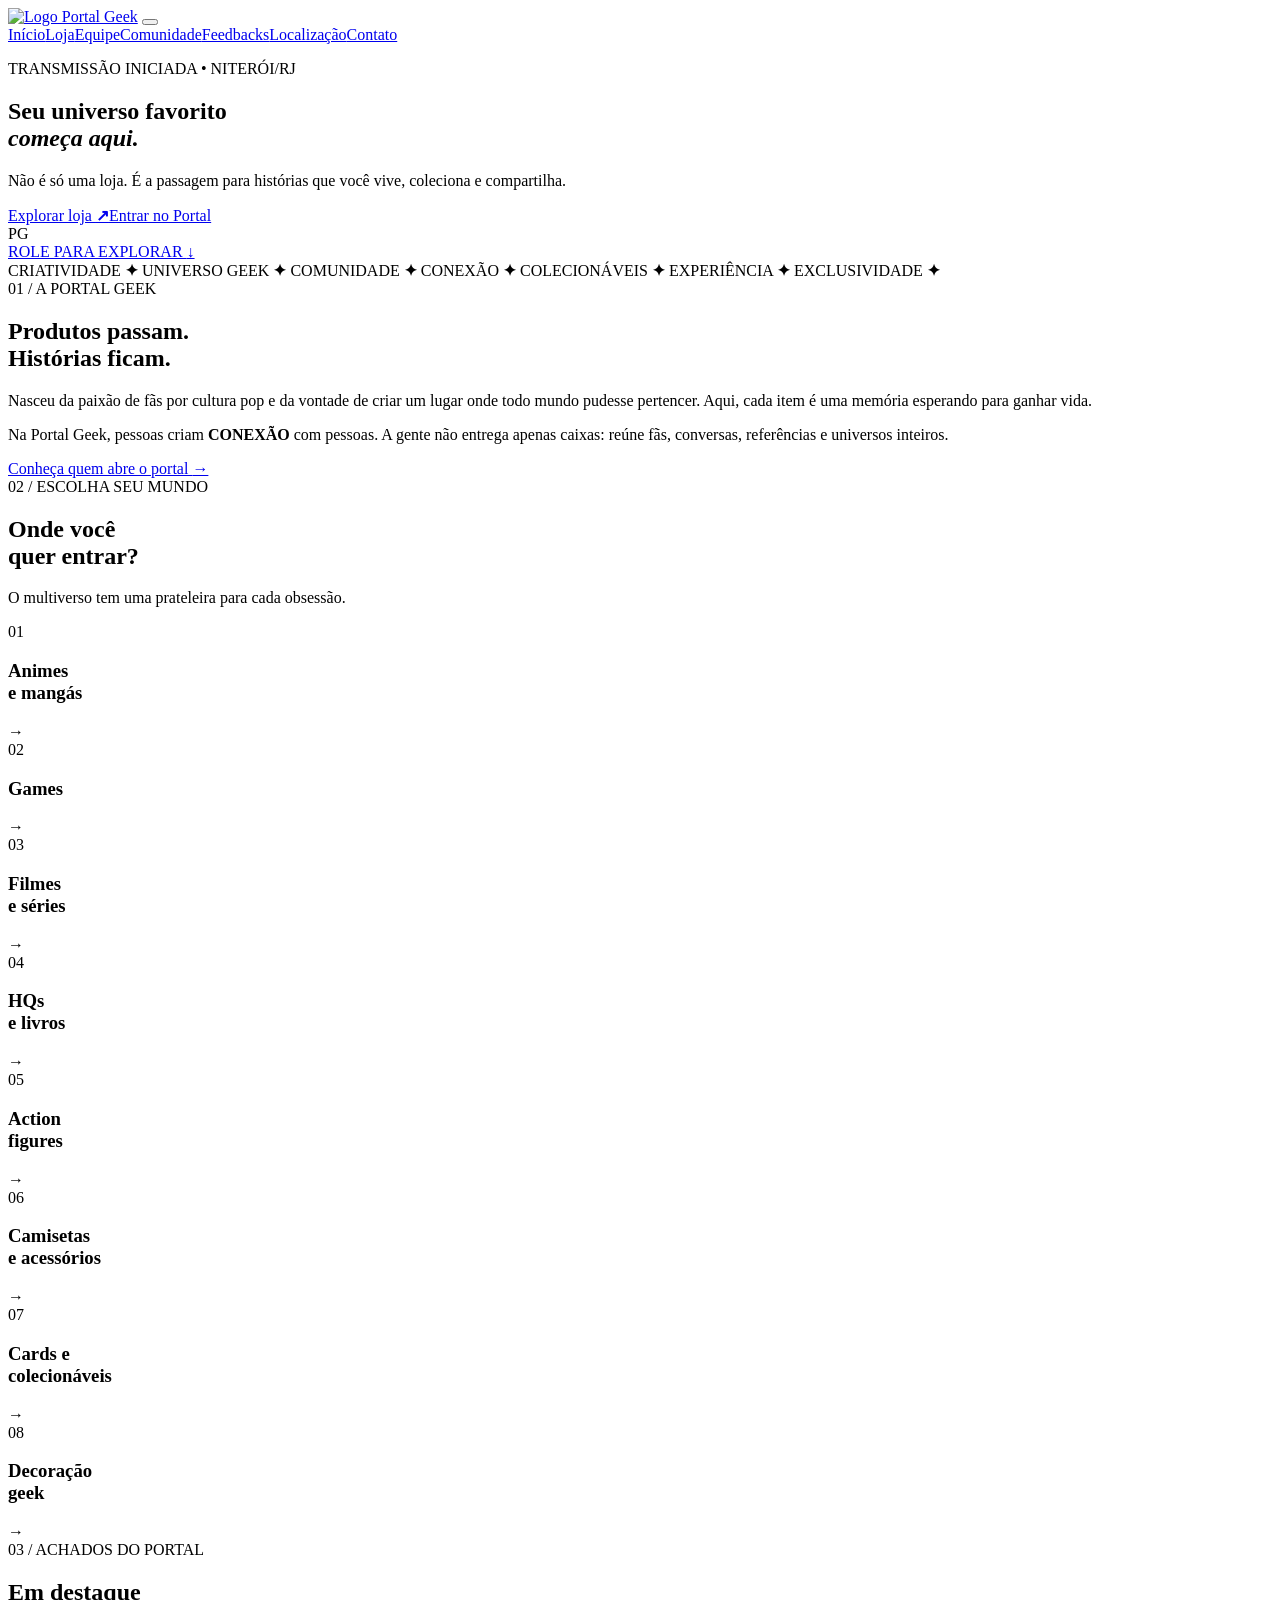
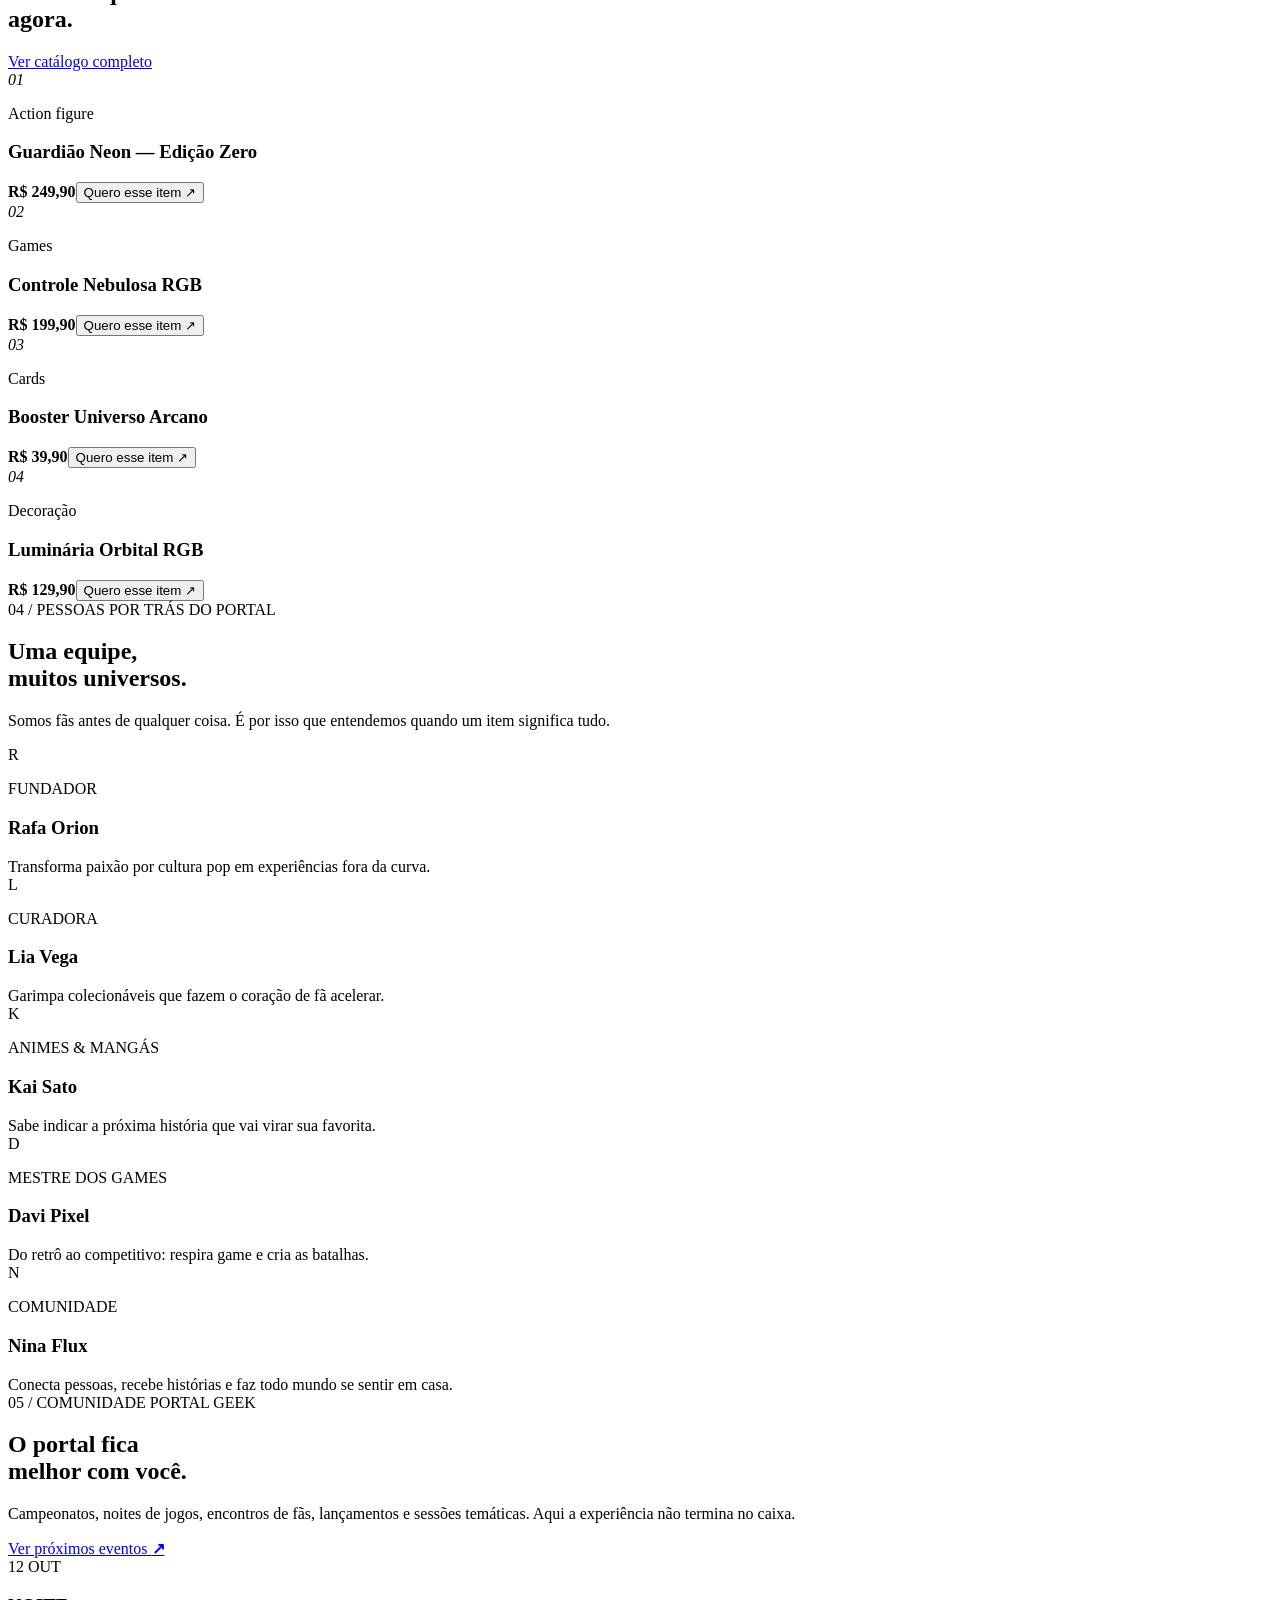
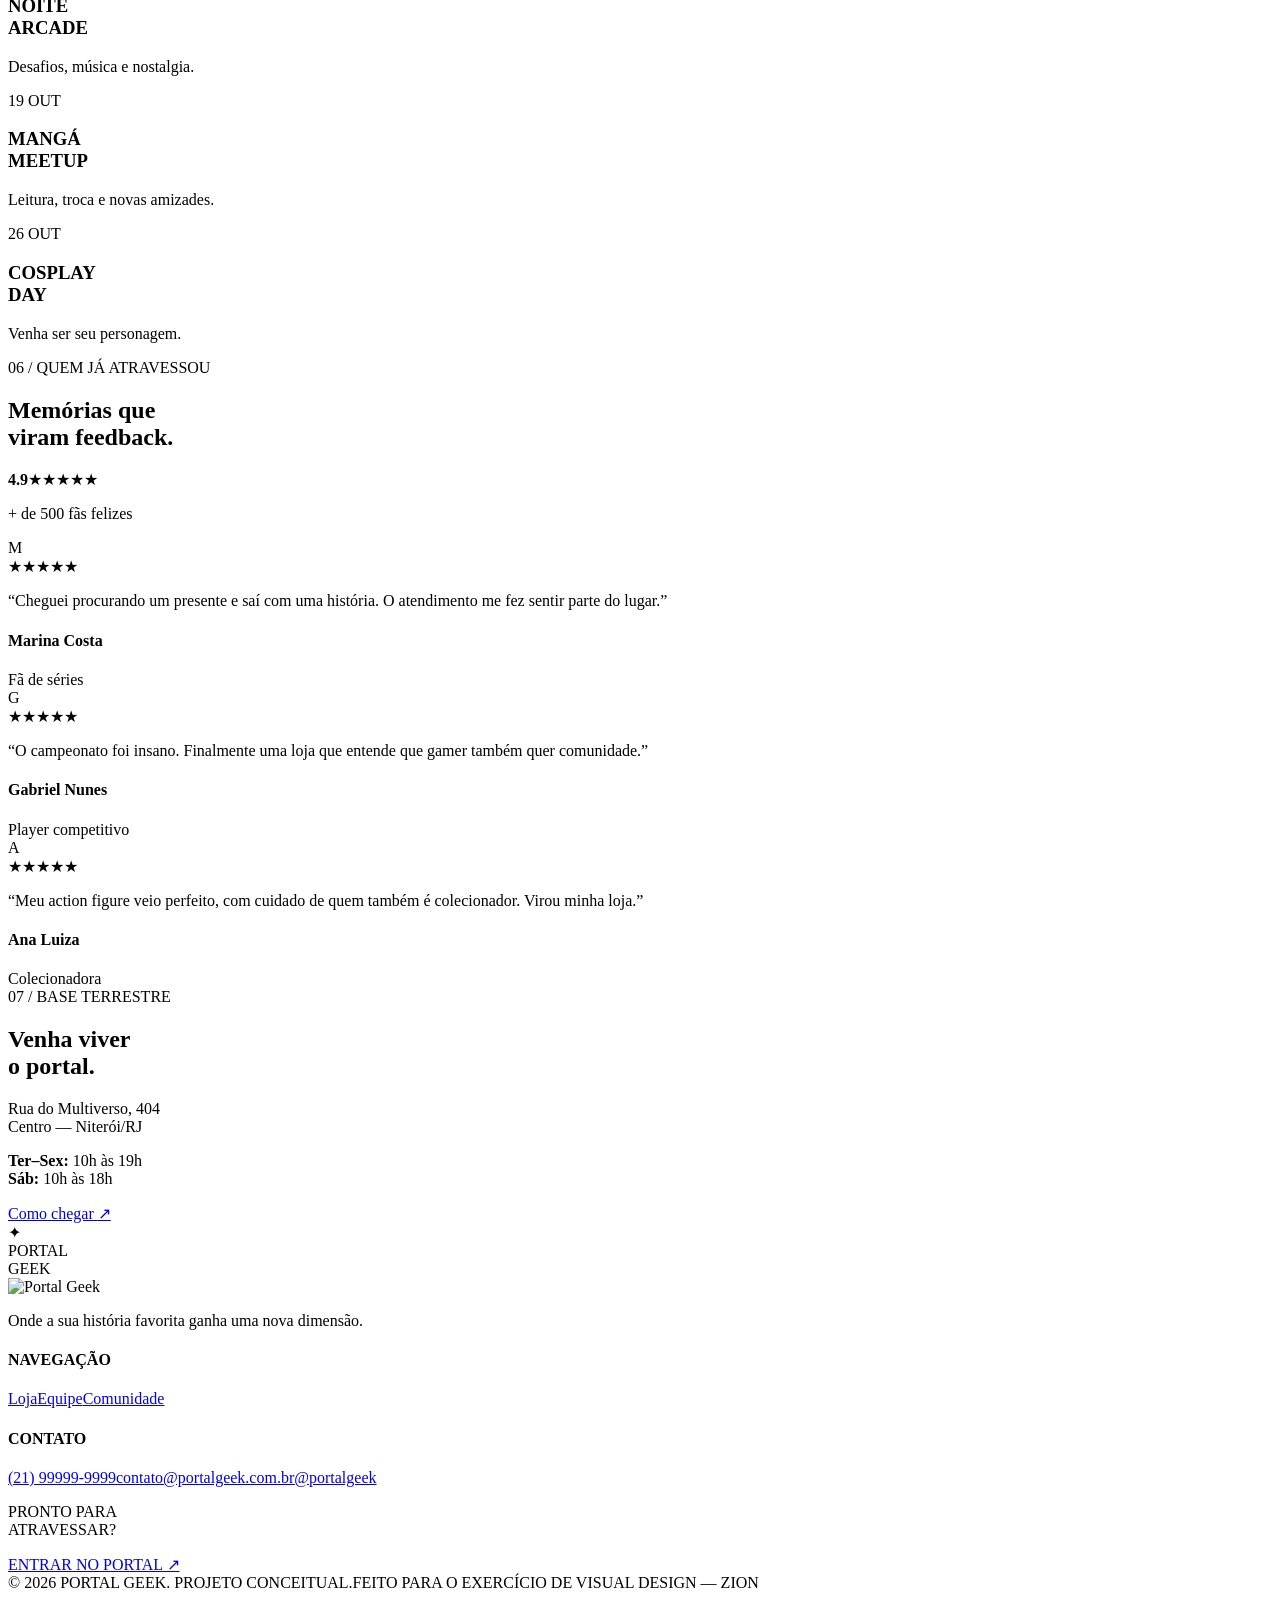
==== index.html @ 9e4cdd05 "feat: add index.html" ====
<!DOCTYPE html>
<html lang="pt-BR">
<head>
  <meta charset="UTF-8" />
  <meta name="viewport" content="width=device-width, initial-scale=1.0" />
  <meta name="description" content="Portal Geek — seu universo favorito começa aqui." />
  <title>Portal Geek | Seu universo favorito começa aqui</title>
  <link rel="preconnect" href="https://fonts.googleapis.com" />
  <link rel="preconnect" href="https://fonts.gstatic.com" crossorigin />
  <link href="https://fonts.googleapis.com/css2?family=DM+Mono:wght@400;500&family=Montserrat:wght@500;600;700;800;900&display=swap" rel="stylesheet" />
  <link rel="stylesheet" href="css/style.css" />
</head>
<body>
  <div class="cursor-glow" aria-hidden="true"></div>
  <header class="topbar">
    <a class="brand" href="#inicio" aria-label="Portal Geek, início"><img src="assets/images/portal-geek-logo.jpeg" alt="Logo Portal Geek" /></a>
    <button class="menu-toggle" aria-label="Abrir menu" aria-expanded="false"><span></span><span></span><span></span></button>
    <nav class="nav"><a href="#inicio">Início</a><a href="#loja">Loja</a><a href="#equipe">Equipe</a><a href="#comunidade">Comunidade</a><a href="#feedbacks">Feedbacks</a><a href="#localizacao">Localização</a><a href="#contato">Contato</a></nav>
  </header>

  <main>
    <section class="hero" id="inicio">
      <div class="hero-grid" aria-hidden="true"></div><div class="orb orb-one" aria-hidden="true"></div><div class="orb orb-two" aria-hidden="true"></div>
      <div class="hero-content reveal">
        <p class="eyebrow">TRANSMISSÃO INICIADA <span>•</span> NITERÓI/RJ</p>
        <h1>Seu universo favorito<br><em>começa aqui.</em></h1>
        <p class="hero-text">Não é só uma loja. É a passagem para histórias que você vive, coleciona e compartilha.</p>
        <div class="hero-actions"><a class="btn btn-primary" href="#loja">Explorar loja <b>↗</b></a><a class="btn btn-ghost" href="#comunidade">Entrar no Portal</a></div>
      </div>
      <div class="portal-visual" aria-label="Portal intergaláctico ilustrado"><div class="planet"></div><div class="ring r1"></div><div class="ring r2"></div><div class="ring r3"></div><div class="core">PG</div><i class="star s1"></i><i class="star s2"></i><i class="star s3"></i></div>
      <a href="#sobre" class="scroll-hint">ROLE PARA EXPLORAR <span>↓</span></a>
    </section>

    <section class="marquee"><div>CRIATIVIDADE <b>✦</b> UNIVERSO GEEK <b>✦</b> COMUNIDADE <b>✦</b> CONEXÃO <b>✦</b> COLECIONÁVEIS <b>✦</b> EXPERIÊNCIA <b>✦</b> EXCLUSIVIDADE <b>✦</b></div></section>

    <section class="about section" id="sobre"><div class="section-tag">01 / A PORTAL GEEK</div><div class="about-layout"><h2>Produtos passam.<br><span>Histórias ficam.</span></h2><div><p>Nasceu da paixão de fãs por cultura pop e da vontade de criar um lugar onde todo mundo pudesse pertencer. Aqui, cada item é uma memória esperando para ganhar vida.</p><p>Na Portal Geek, pessoas criam <strong>CONEXÃO</strong> com pessoas. A gente não entrega apenas caixas: reúne fãs, conversas, referências e universos inteiros.</p><a href="#equipe" class="text-link">Conheça quem abre o portal <span>→</span></a></div></div></section>

    <section class="categories section" id="loja"><div class="section-heading"><div><div class="section-tag">02 / ESCOLHA SEU MUNDO</div><h2>Onde você<br><span>quer entrar?</span></h2></div><p>O multiverso tem uma prateleira para cada obsessão.</p></div><div class="category-grid">
      <article class="category-card anime"><span>01</span><h3>Animes<br>e mangás</h3><b>→</b></article><article class="category-card games"><span>02</span><h3>Games</h3><b>→</b></article><article class="category-card cinema"><span>03</span><h3>Filmes<br>e séries</h3><b>→</b></article><article class="category-card hqs"><span>04</span><h3>HQs<br>e livros</h3><b>→</b></article><article class="category-card figures"><span>05</span><h3>Action<br>figures</h3><b>→</b></article><article class="category-card apparel"><span>06</span><h3>Camisetas<br>e acessórios</h3><b>→</b></article><article class="category-card cards"><span>07</span><h3>Cards e<br>colecionáveis</h3><b>→</b></article><article class="category-card decor"><span>08</span><h3>Decoração<br>geek</h3><b>→</b></article>
    </div></section>

    <section class="products section"><div class="section-heading"><div><div class="section-tag">03 / ACHADOS DO PORTAL</div><h2>Em destaque<br><span>agora.</span></h2></div><a class="btn btn-ghost" href="pages/linktree.html">Ver catálogo completo</a></div><div class="product-grid">
      <article class="product-card"><div class="product-art product-photo photo-figure"><i>01</i></div><div class="product-info"><p>Action figure</p><h3>Guardião Neon — Edição Zero</h3><strong>R$ 249,90</strong><button>Quero esse item <span>↗</span></button></div></article>
      <article class="product-card"><div class="product-art product-photo photo-game"><i>02</i></div><div class="product-info"><p>Games</p><h3>Controle Nebulosa RGB</h3><strong>R$ 199,90</strong><button>Quero esse item <span>↗</span></button></div></article>
      <article class="product-card"><div class="product-art product-photo photo-cards"><i>03</i></div><div class="product-info"><p>Cards</p><h3>Booster Universo Arcano</h3><strong>R$ 39,90</strong><button>Quero esse item <span>↗</span></button></div></article>
      <article class="product-card"><div class="product-art product-photo photo-lamp"><i>04</i></div><div class="product-info"><p>Decoração</p><h3>Luminária Orbital RGB</h3><strong>R$ 129,90</strong><button>Quero esse item <span>↗</span></button></div></article>
    </div></section>

    <section class="team section" id="equipe"><div class="section-heading"><div><div class="section-tag">04 / PESSOAS POR TRÁS DO PORTAL</div><h2>Uma equipe,<br><span>muitos universos.</span></h2></div><p>Somos fãs antes de qualquer coisa. É por isso que entendemos quando um item significa tudo.</p></div><div class="team-grid">
      <article class="member"><div class="avatar a1">R</div><p>FUNDADOR</p><h3>Rafa Orion</h3><span>Transforma paixão por cultura pop em experiências fora da curva.</span></article><article class="member"><div class="avatar a2">L</div><p>CURADORA</p><h3>Lia Vega</h3><span>Garimpa colecionáveis que fazem o coração de fã acelerar.</span></article><article class="member"><div class="avatar a3">K</div><p>ANIMES & MANGÁS</p><h3>Kai Sato</h3><span>Sabe indicar a próxima história que vai virar sua favorita.</span></article><article class="member"><div class="avatar a4">D</div><p>MESTRE DOS GAMES</p><h3>Davi Pixel</h3><span>Do retrô ao competitivo: respira game e cria as batalhas.</span></article><article class="member"><div class="avatar a5">N</div><p>COMUNIDADE</p><h3>Nina Flux</h3><span>Conecta pessoas, recebe histórias e faz todo mundo se sentir em casa.</span></article>
    </div></section>

    <section class="community section" id="comunidade"><div class="community-copy"><div class="section-tag">05 / COMUNIDADE PORTAL GEEK</div><h2>O portal fica<br><span>melhor com você.</span></h2><p>Campeonatos, noites de jogos, encontros de fãs, lançamentos e sessões temáticas. Aqui a experiência não termina no caixa.</p><a href="pages/linktree.html" class="btn btn-primary">Ver próximos eventos <b>↗</b></a></div><div class="event-stack"><article class="event purple"><span>12 OUT</span><h3>NOITE<br>ARCADE</h3><p>Desafios, música e nostalgia.</p></article><article class="event green"><span>19 OUT</span><h3>MANGÁ<br>MEETUP</h3><p>Leitura, troca e novas amizades.</p></article><article class="event pink"><span>26 OUT</span><h3>COSPLAY<br>DAY</h3><p>Venha ser seu personagem.</p></article></div></section>

    <section class="testimonials section" id="feedbacks"><div class="section-heading"><div><div class="section-tag">06 / QUEM JÁ ATRAVESSOU</div><h2>Memórias que<br><span>viram feedback.</span></h2></div><div class="rating"><strong>4.9</strong><span>★★★★★</span><p>+ de 500 fãs felizes</p></div></div><div class="testimonial-grid"><article><div class="review-avatar rv1">M</div><div class="stars">★★★★★</div><p>“Cheguei procurando um presente e saí com uma história. O atendimento me fez sentir parte do lugar.”</p><h4>Marina Costa</h4><span>Fã de séries</span></article><article><div class="review-avatar rv2">G</div><div class="stars">★★★★★</div><p>“O campeonato foi insano. Finalmente uma loja que entende que gamer também quer comunidade.”</p><h4>Gabriel Nunes</h4><span>Player competitivo</span></article><article><div class="review-avatar rv3">A</div><div class="stars">★★★★★</div><p>“Meu action figure veio perfeito, com cuidado de quem também é colecionador. Virou minha loja.”</p><h4>Ana Luiza</h4><span>Colecionadora</span></article></div></section>

    <section class="location section" id="localizacao"><div class="location-card"><div><div class="section-tag">07 / BASE TERRESTRE</div><h2>Venha viver<br><span>o portal.</span></h2><p>Rua do Multiverso, 404<br>Centro — Niterói/RJ</p><p><b>Ter–Sex:</b> 10h às 19h<br><b>Sáb:</b> 10h às 18h</p><a class="text-link" href="https://www.google.com/maps" target="_blank" rel="noreferrer">Como chegar <span>↗</span></a></div><div class="map-art"><div class="map-lines"></div><div class="pin">✦</div><span>PORTAL<br>GEEK</span></div></div></section>
  </main>
  <footer id="contato"><div class="footer-main"><div><img src="assets/images/portal-geek-logo.jpeg" alt="Portal Geek" /><p>Onde a sua história favorita ganha uma nova dimensão.</p></div><div><h4>NAVEGAÇÃO</h4><a href="#loja">Loja</a><a href="#equipe">Equipe</a><a href="#comunidade">Comunidade</a></div><div><h4>CONTATO</h4><a href="tel:+5521999999999">(21) 99999-9999</a><a href="mailto:contato@portalgeek.com.br">contato@portalgeek.com.br</a><a href="pages/linktree.html">@portalgeek</a></div><div class="footer-cta"><p>PRONTO PARA<br>ATRAVESSAR?</p><a href="pages/linktree.html">ENTRAR NO PORTAL ↗</a></div></div><div class="footer-bottom"><span>© 2026 PORTAL GEEK. PROJETO CONCEITUAL.</span><span>FEITO PARA O EXERCÍCIO DE VISUAL DESIGN — ZION</span></div></footer>
  <script src="js/script.js"></script>
</body>
</html>
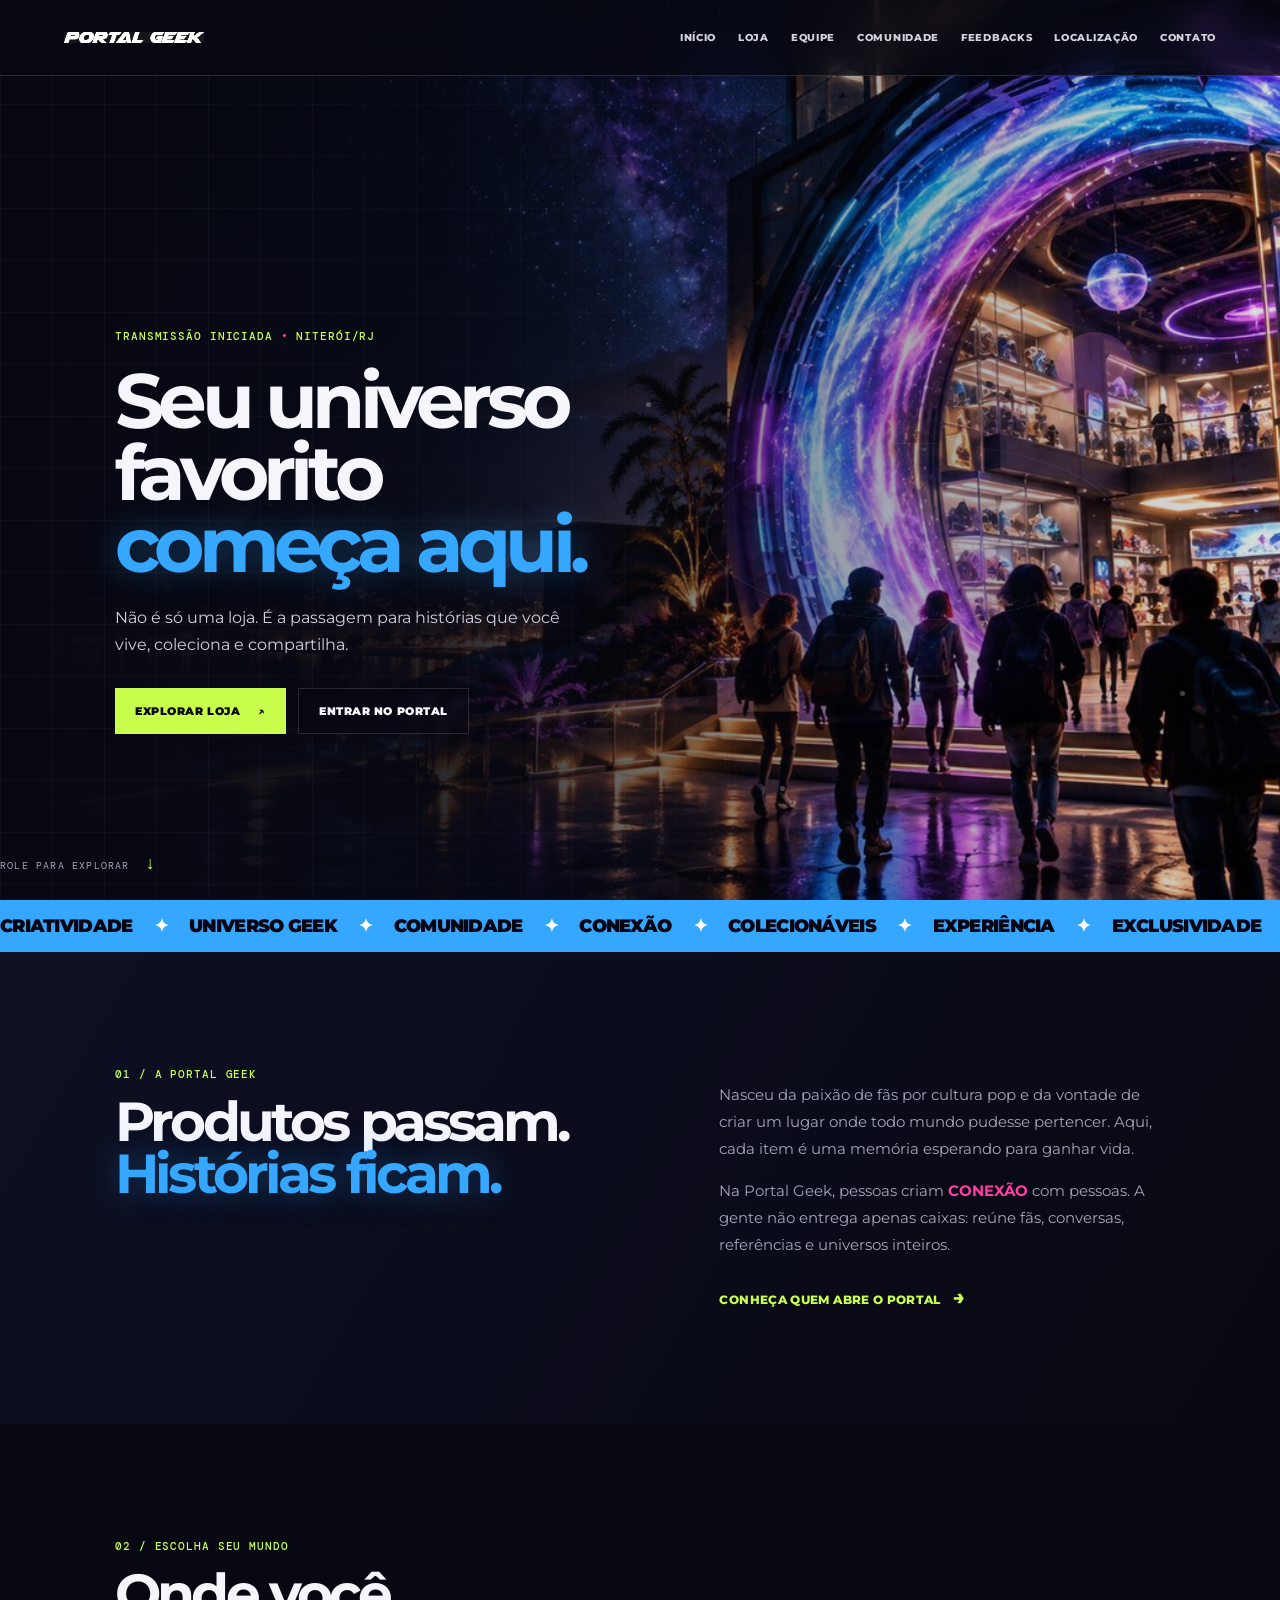
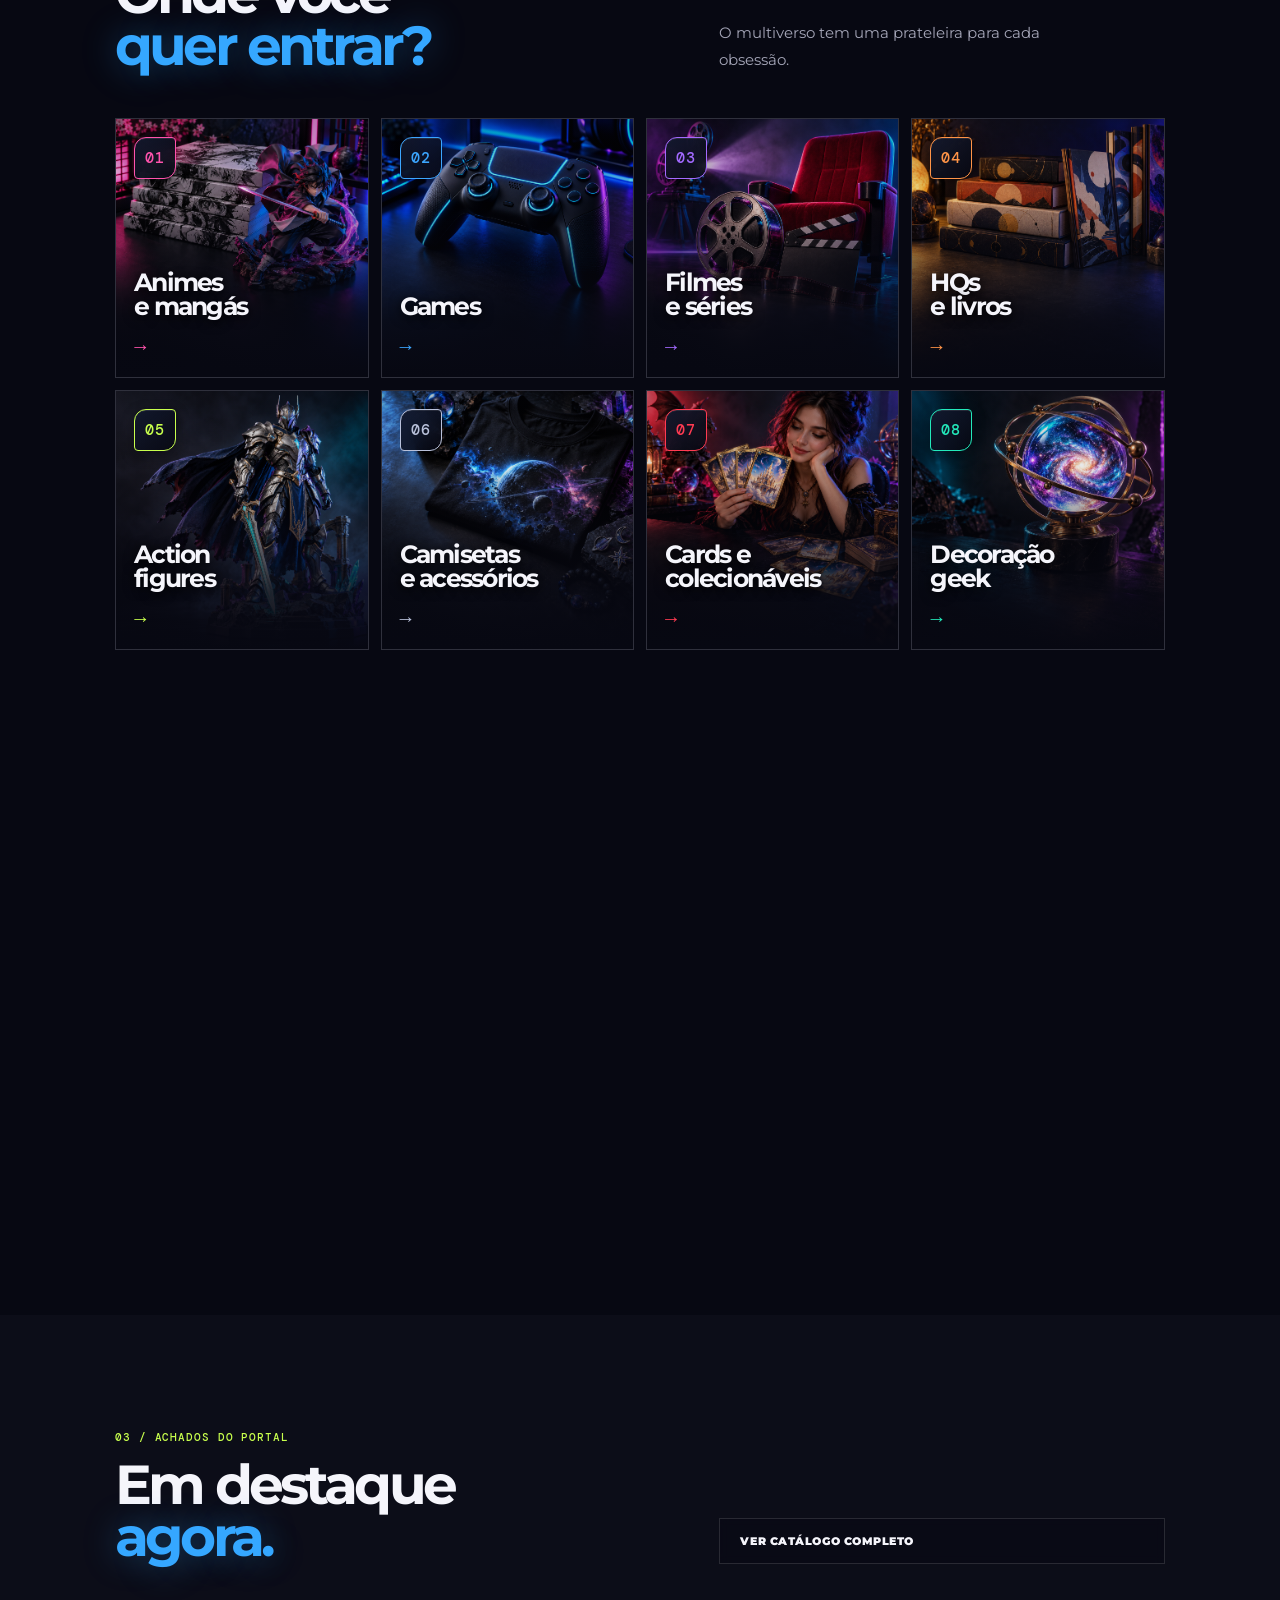
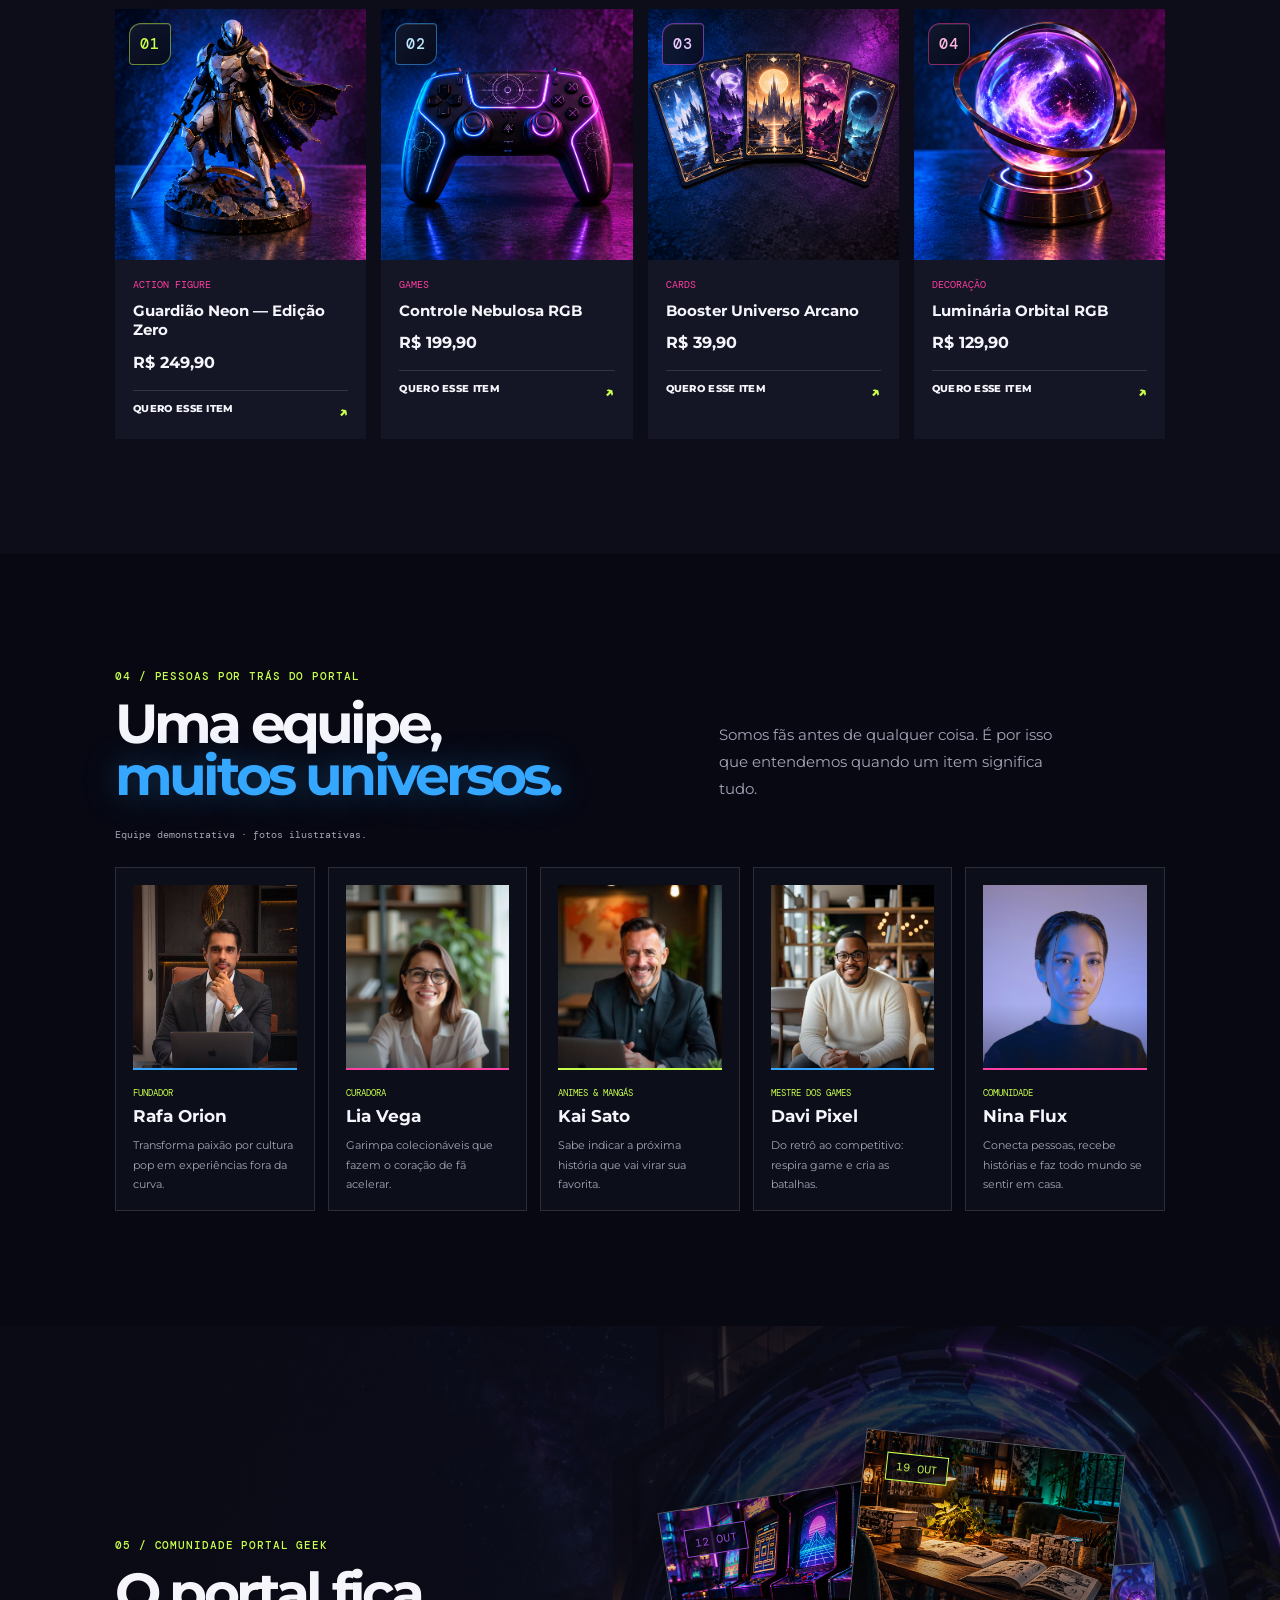
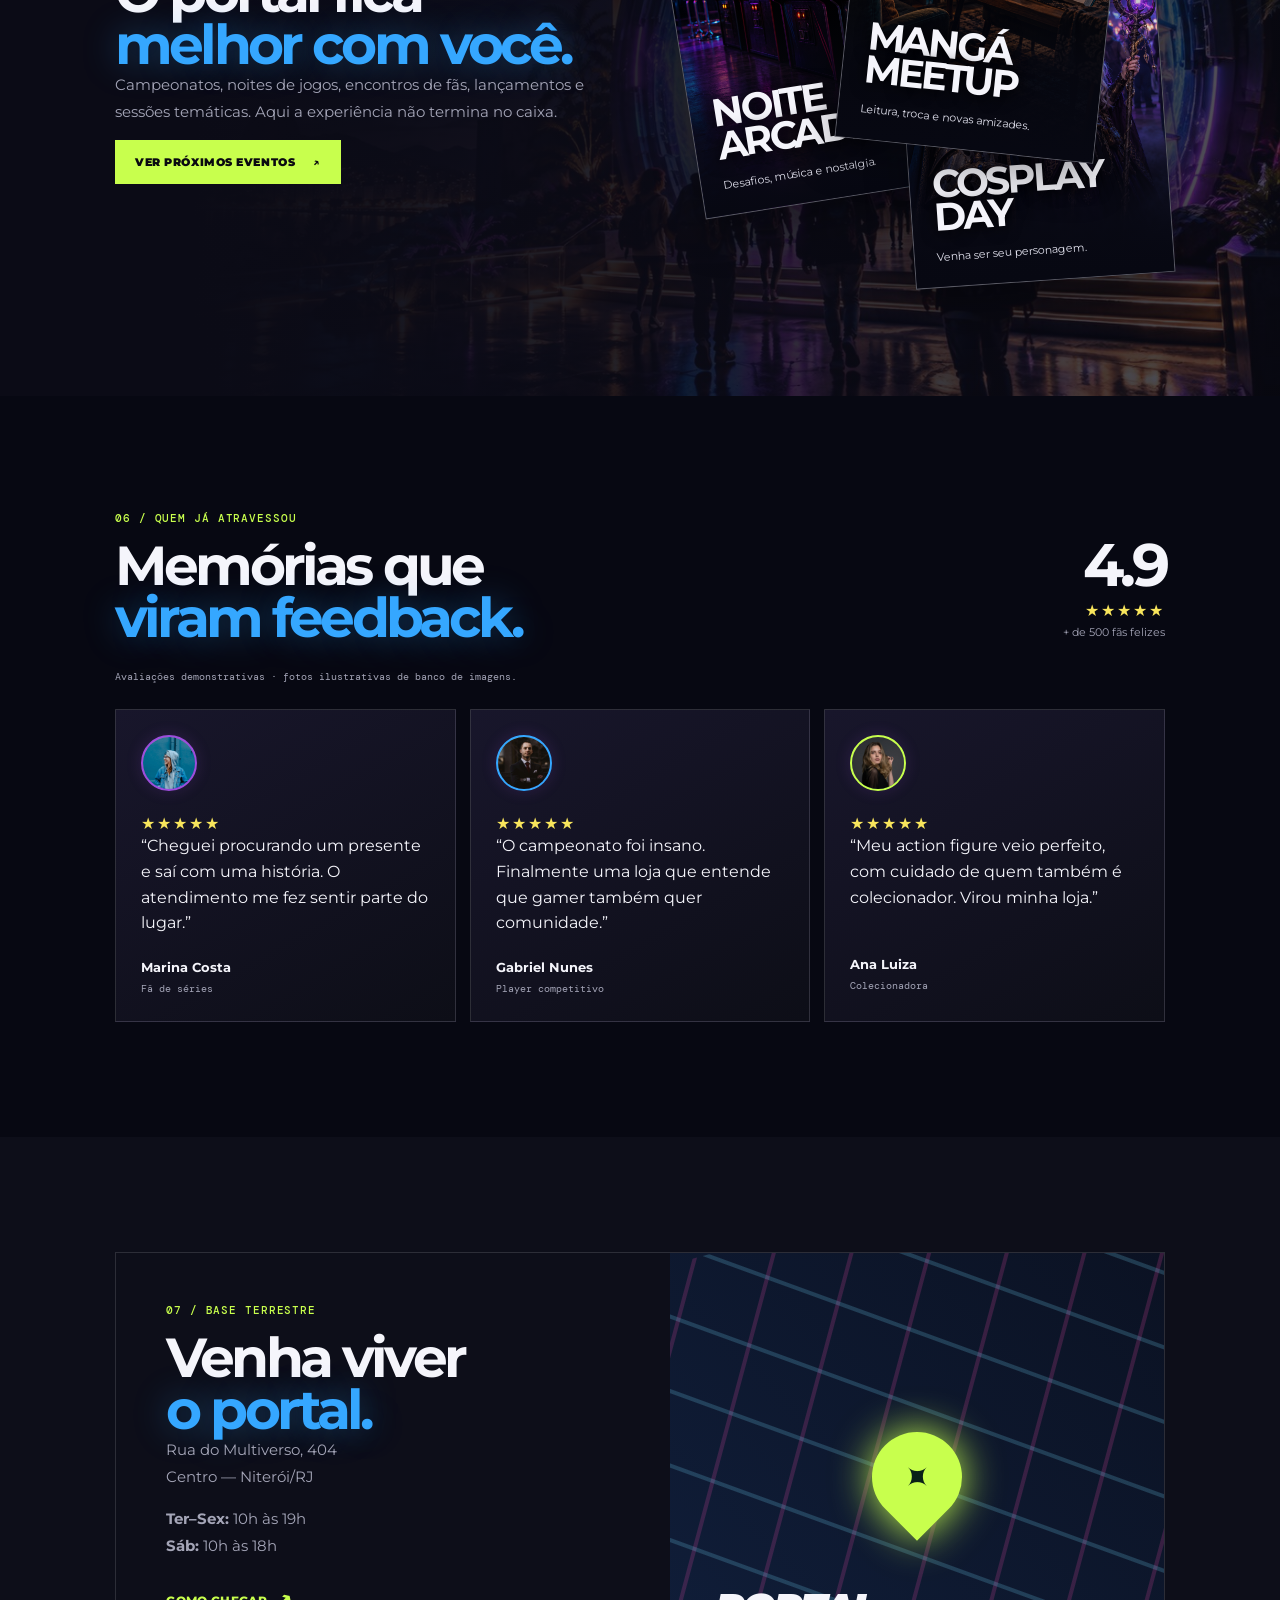
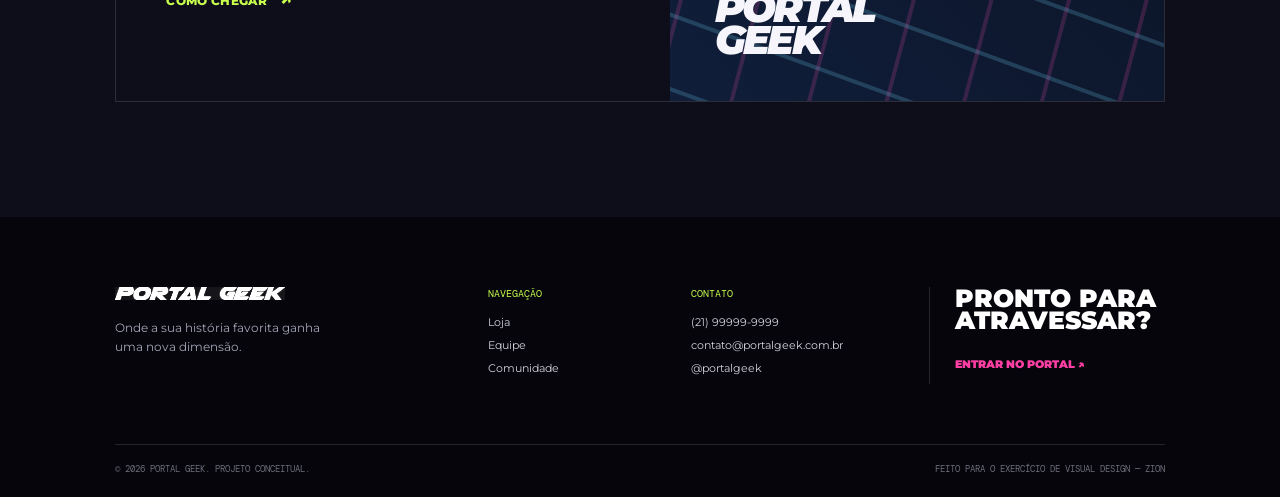
==== commit 2f2f8745: "Add illustrated catalog, team portraits and community events" ====
--- a/index.html
+++ b/index.html
@@ -27,7 +27,7 @@
         <p class="hero-text">Não é só uma loja. É a passagem para histórias que você vive, coleciona e compartilha.</p>
         <div class="hero-actions"><a class="btn btn-primary" href="#loja">Explorar loja <b>↗</b></a><a class="btn btn-ghost" href="#comunidade">Entrar no Portal</a></div>
       </div>
-      <div class="portal-visual" aria-label="Portal intergaláctico ilustrado"><div class="planet"></div><div class="ring r1"></div><div class="ring r2"></div><div class="ring r3"></div><div class="core">PG</div><i class="star s1"></i><i class="star s2"></i><i class="star s3"></i></div>
+      <div class="portal-visual" aria-label="Portal intergaláctico ilustrado"><div class="planet"></div><div class="ring r1"></div><div class="ring r2"></div><div class="ring r3"></div><i class="star s1"></i><i class="star s2"></i><i class="star s3"></i></div>
       <a href="#sobre" class="scroll-hint">ROLE PARA EXPLORAR <span>↓</span></a>
     </section>
 
@@ -36,27 +36,35 @@
     <section class="about section" id="sobre"><div class="section-tag">01 / A PORTAL GEEK</div><div class="about-layout"><h2>Produtos passam.<br><span>Histórias ficam.</span></h2><div><p>Nasceu da paixão de fãs por cultura pop e da vontade de criar um lugar onde todo mundo pudesse pertencer. Aqui, cada item é uma memória esperando para ganhar vida.</p><p>Na Portal Geek, pessoas criam <strong>CONEXÃO</strong> com pessoas. A gente não entrega apenas caixas: reúne fãs, conversas, referências e universos inteiros.</p><a href="#equipe" class="text-link">Conheça quem abre o portal <span>→</span></a></div></div></section>
 
     <section class="categories section" id="loja"><div class="section-heading"><div><div class="section-tag">02 / ESCOLHA SEU MUNDO</div><h2>Onde você<br><span>quer entrar?</span></h2></div><p>O multiverso tem uma prateleira para cada obsessão.</p></div><div class="category-grid">
-      <article class="category-card anime"><span>01</span><h3>Animes<br>e mangás</h3><b>→</b></article><article class="category-card games"><span>02</span><h3>Games</h3><b>→</b></article><article class="category-card cinema"><span>03</span><h3>Filmes<br>e séries</h3><b>→</b></article><article class="category-card hqs"><span>04</span><h3>HQs<br>e livros</h3><b>→</b></article><article class="category-card figures"><span>05</span><h3>Action<br>figures</h3><b>→</b></article><article class="category-card apparel"><span>06</span><h3>Camisetas<br>e acessórios</h3><b>→</b></article><article class="category-card cards"><span>07</span><h3>Cards e<br>colecionáveis</h3><b>→</b></article><article class="category-card decor"><span>08</span><h3>Decoração<br>geek</h3><b>→</b></article>
+      <a class="category-card anime" data-category="anime" href="#catalogo"><span>01</span><h3>Animes<br>e mangás</h3><b>→</b></a><a class="category-card games" data-category="games" href="#catalogo"><span>02</span><h3>Games</h3><b>→</b></a><a class="category-card cinema" data-category="cinema" href="#catalogo"><span>03</span><h3>Filmes<br>e séries</h3><b>→</b></a><a class="category-card hqs" data-category="hqs" href="#catalogo"><span>04</span><h3>HQs<br>e livros</h3><b>→</b></a><a class="category-card figures" data-category="figures" href="#catalogo"><span>05</span><h3>Action<br>figures</h3><b>→</b></a><a class="category-card apparel" data-category="apparel" href="#catalogo"><span>06</span><h3>Camisetas<br>e acessórios</h3><b>→</b></a><a class="category-card cards" data-category="cards" href="#catalogo"><span>07</span><h3>Cards e<br>colecionáveis</h3><b>→</b></a><a class="category-card decor" data-category="decor" href="#catalogo"><span>08</span><h3>Decoração<br>geek</h3><b>→</b></a>
     </div></section>
 
-    <section class="products section"><div class="section-heading"><div><div class="section-tag">03 / ACHADOS DO PORTAL</div><h2>Em destaque<br><span>agora.</span></h2></div><a class="btn btn-ghost" href="pages/linktree.html">Ver catálogo completo</a></div><div class="product-grid">
+    <section class="catalog section" id="catalogo" aria-labelledby="catalog-title">
+      <div class="section-heading"><div><div class="section-tag">CATÁLOGO / EXPLORE O MULTIVERSO</div><h2 id="catalog-title">Seu próximo<br><span>achado geek.</span></h2></div><p>Dois achados para cada universo. Produtos, imagens e preços demonstrativos.</p></div>
+      <div class="catalog-filters" id="catalog-filters" role="group" aria-label="Filtrar produtos por categoria"></div>
+      <p id="catalog-count" class="catalog-count" role="status" aria-live="polite"></p>
+      <div class="product-grid" id="catalog-grid"></div>
+      <noscript><p>Ative o JavaScript para visualizar os 16 produtos do catálogo.</p></noscript>
+    </section>
+    <section class="products section"><div class="section-heading"><div><div class="section-tag">03 / ACHADOS DO PORTAL</div><h2>Em destaque<br><span>agora.</span></h2></div><a class="btn btn-ghost" href="#catalogo" data-catalog-all>Ver catálogo completo</a></div><div class="product-grid">
       <article class="product-card"><div class="product-art product-photo photo-figure"><i>01</i></div><div class="product-info"><p>Action figure</p><h3>Guardião Neon — Edição Zero</h3><strong>R$ 249,90</strong><button>Quero esse item <span>↗</span></button></div></article>
       <article class="product-card"><div class="product-art product-photo photo-game"><i>02</i></div><div class="product-info"><p>Games</p><h3>Controle Nebulosa RGB</h3><strong>R$ 199,90</strong><button>Quero esse item <span>↗</span></button></div></article>
       <article class="product-card"><div class="product-art product-photo photo-cards"><i>03</i></div><div class="product-info"><p>Cards</p><h3>Booster Universo Arcano</h3><strong>R$ 39,90</strong><button>Quero esse item <span>↗</span></button></div></article>
       <article class="product-card"><div class="product-art product-photo photo-lamp"><i>04</i></div><div class="product-info"><p>Decoração</p><h3>Luminária Orbital RGB</h3><strong>R$ 129,90</strong><button>Quero esse item <span>↗</span></button></div></article>
     </div></section>
 
-    <section class="team section" id="equipe"><div class="section-heading"><div><div class="section-tag">04 / PESSOAS POR TRÁS DO PORTAL</div><h2>Uma equipe,<br><span>muitos universos.</span></h2></div><p>Somos fãs antes de qualquer coisa. É por isso que entendemos quando um item significa tudo.</p></div><div class="team-grid">
-      <article class="member"><div class="avatar a1">R</div><p>FUNDADOR</p><h3>Rafa Orion</h3><span>Transforma paixão por cultura pop em experiências fora da curva.</span></article><article class="member"><div class="avatar a2">L</div><p>CURADORA</p><h3>Lia Vega</h3><span>Garimpa colecionáveis que fazem o coração de fã acelerar.</span></article><article class="member"><div class="avatar a3">K</div><p>ANIMES & MANGÁS</p><h3>Kai Sato</h3><span>Sabe indicar a próxima história que vai virar sua favorita.</span></article><article class="member"><div class="avatar a4">D</div><p>MESTRE DOS GAMES</p><h3>Davi Pixel</h3><span>Do retrô ao competitivo: respira game e cria as batalhas.</span></article><article class="member"><div class="avatar a5">N</div><p>COMUNIDADE</p><h3>Nina Flux</h3><span>Conecta pessoas, recebe histórias e faz todo mundo se sentir em casa.</span></article>
+    <section class="team section" id="equipe"><div class="section-heading"><div><div class="section-tag">04 / PESSOAS POR TRÁS DO PORTAL</div><h2>Uma equipe,<br><span>muitos universos.</span></h2></div><p>Somos fãs antes de qualquer coisa. É por isso que entendemos quando um item significa tudo.</p></div><p class="photo-note">Equipe demonstrativa · fotos ilustrativas.</p><div class="team-grid">
+      <article class="member"><div class="avatar a1"><img src="assets/images/equipe-rafa-v2.jpg" alt="" loading="lazy" decoding="async" width="1200" height="1484" /></div><p>FUNDADOR</p><h3>Rafa Orion</h3><span>Transforma paixão por cultura pop em experiências fora da curva.</span></article><article class="member"><div class="avatar a2"><img src="assets/images/equipe-lia-v2.jpg" alt="" loading="lazy" decoding="async" width="688" height="1024" /></div><p>CURADORA</p><h3>Lia Vega</h3><span>Garimpa colecionáveis que fazem o coração de fã acelerar.</span></article><article class="member"><div class="avatar a3"><img src="assets/images/equipe-kai-v2.jpg" alt="" loading="lazy" decoding="async" width="736" height="1075" /></div><p>ANIMES & MANGÁS</p><h3>Kai Sato</h3><span>Sabe indicar a próxima história que vai virar sua favorita.</span></article><article class="member"><div class="avatar a4"><img src="assets/images/equipe-davi-v2.jpg" alt="" loading="lazy" decoding="async" width="1109" height="1479" /></div><p>MESTRE DOS GAMES</p><h3>Davi Pixel</h3><span>Do retrô ao competitivo: respira game e cria as batalhas.</span></article><article class="member"><div class="avatar a5"><img src="assets/images/equipe-nina.jpg" alt="" loading="lazy" decoding="async" width="600" height="720" /></div><p>COMUNIDADE</p><h3>Nina Flux</h3><span>Conecta pessoas, recebe histórias e faz todo mundo se sentir em casa.</span></article>
     </div></section>
 
     <section class="community section" id="comunidade"><div class="community-copy"><div class="section-tag">05 / COMUNIDADE PORTAL GEEK</div><h2>O portal fica<br><span>melhor com você.</span></h2><p>Campeonatos, noites de jogos, encontros de fãs, lançamentos e sessões temáticas. Aqui a experiência não termina no caixa.</p><a href="pages/linktree.html" class="btn btn-primary">Ver próximos eventos <b>↗</b></a></div><div class="event-stack"><article class="event purple"><span>12 OUT</span><h3>NOITE<br>ARCADE</h3><p>Desafios, música e nostalgia.</p></article><article class="event green"><span>19 OUT</span><h3>MANGÁ<br>MEETUP</h3><p>Leitura, troca e novas amizades.</p></article><article class="event pink"><span>26 OUT</span><h3>COSPLAY<br>DAY</h3><p>Venha ser seu personagem.</p></article></div></section>
 
-    <section class="testimonials section" id="feedbacks"><div class="section-heading"><div><div class="section-tag">06 / QUEM JÁ ATRAVESSOU</div><h2>Memórias que<br><span>viram feedback.</span></h2></div><div class="rating"><strong>4.9</strong><span>★★★★★</span><p>+ de 500 fãs felizes</p></div></div><div class="testimonial-grid"><article><div class="review-avatar rv1">M</div><div class="stars">★★★★★</div><p>“Cheguei procurando um presente e saí com uma história. O atendimento me fez sentir parte do lugar.”</p><h4>Marina Costa</h4><span>Fã de séries</span></article><article><div class="review-avatar rv2">G</div><div class="stars">★★★★★</div><p>“O campeonato foi insano. Finalmente uma loja que entende que gamer também quer comunidade.”</p><h4>Gabriel Nunes</h4><span>Player competitivo</span></article><article><div class="review-avatar rv3">A</div><div class="stars">★★★★★</div><p>“Meu action figure veio perfeito, com cuidado de quem também é colecionador. Virou minha loja.”</p><h4>Ana Luiza</h4><span>Colecionadora</span></article></div></section>
+    <section class="testimonials section" id="feedbacks"><div class="section-heading"><div><div class="section-tag">06 / QUEM JÁ ATRAVESSOU</div><h2>Memórias que<br><span>viram feedback.</span></h2></div><div class="rating"><strong>4.9</strong><span>★★★★★</span><p>+ de 500 fãs felizes</p></div></div><p class="photo-note">Avaliações demonstrativas · fotos ilustrativas de banco de imagens.</p><div class="testimonial-grid"><article><div class="review-avatar rv1"><img src="assets/images/avaliacao-marina.jpg" alt="" loading="lazy" decoding="async" width="600" height="720" /></div><div class="stars">★★★★★</div><p>“Cheguei procurando um presente e saí com uma história. O atendimento me fez sentir parte do lugar.”</p><h4>Marina Costa</h4><span>Fã de séries</span></article><article><div class="review-avatar rv2"><img src="assets/images/avaliacao-gabriel.jpg" alt="" loading="lazy" decoding="async" width="600" height="720" /></div><div class="stars">★★★★★</div><p>“O campeonato foi insano. Finalmente uma loja que entende que gamer também quer comunidade.”</p><h4>Gabriel Nunes</h4><span>Player competitivo</span></article><article><div class="review-avatar rv3"><img src="assets/images/avaliacao-ana.jpg" alt="" loading="lazy" decoding="async" width="600" height="720" /></div><div class="stars">★★★★★</div><p>“Meu action figure veio perfeito, com cuidado de quem também é colecionador. Virou minha loja.”</p><h4>Ana Luiza</h4><span>Colecionadora</span></article></div></section>
 
     <section class="location section" id="localizacao"><div class="location-card"><div><div class="section-tag">07 / BASE TERRESTRE</div><h2>Venha viver<br><span>o portal.</span></h2><p>Rua do Multiverso, 404<br>Centro — Niterói/RJ</p><p><b>Ter–Sex:</b> 10h às 19h<br><b>Sáb:</b> 10h às 18h</p><a class="text-link" href="https://www.google.com/maps" target="_blank" rel="noreferrer">Como chegar <span>↗</span></a></div><div class="map-art"><div class="map-lines"></div><div class="pin">✦</div><span>PORTAL<br>GEEK</span></div></div></section>
   </main>
   <footer id="contato"><div class="footer-main"><div><img src="assets/images/portal-geek-logo.jpeg" alt="Portal Geek" /><p>Onde a sua história favorita ganha uma nova dimensão.</p></div><div><h4>NAVEGAÇÃO</h4><a href="#loja">Loja</a><a href="#equipe">Equipe</a><a href="#comunidade">Comunidade</a></div><div><h4>CONTATO</h4><a href="tel:+5521999999999">(21) 99999-9999</a><a href="mailto:contato@portalgeek.com.br">contato@portalgeek.com.br</a><a href="pages/linktree.html">@portalgeek</a></div><div class="footer-cta"><p>PRONTO PARA<br>ATRAVESSAR?</p><a href="pages/linktree.html">ENTRAR NO PORTAL ↗</a></div></div><div class="footer-bottom"><span>© 2026 PORTAL GEEK. PROJETO CONCEITUAL.</span><span>FEITO PARA O EXERCÍCIO DE VISUAL DESIGN — ZION</span></div></footer>
   <script src="js/script.js"></script>
+  <script src="js/catalog.js"></script>
 </body>
 </html>
--- a/css/style.css
+++ b/css/style.css
@@ -0,0 +1,284 @@
+:root{--bg:#070812;--panel:#10111f;--line:rgba(255,255,255,.13);--text:#f5f5fb;--muted:#a4a5b7;--blue:#35a7ff;--purple:#9d4edd;--pink:#ff3fa4;--lime:#c8ff4d;--font:'Montserrat',sans-serif;--mono:'DM Mono',monospace}
+*{box-sizing:border-box}
+html{scroll-behavior:smooth}
+body{margin:0;background:var(--bg);color:var(--text);font-family:var(--font);overflow-x:hidden}
+a{color:inherit;text-decoration:none}
+.cursor-glow{position:fixed;z-index:-1;top:0;left:0;width:380px;height:380px;transform:translate(-50%,-50%);background:radial-gradient(circle,rgba(88,67,255,.12),transparent 65%);pointer-events:none}
+.topbar{height:76px;padding:0 clamp(20px,5vw,80px);position:fixed;z-index:10;top:0;left:0;width:100%;display:flex;align-items:center;justify-content:space-between;background:rgba(7,8,18,.76);backdrop-filter:blur(16px);border-bottom:1px solid var(--line)}
+.brand img,footer img{display:block;width:140px;filter:invert(1) brightness(2);mix-blend-mode:screen}
+.nav{display:flex;gap:22px;align-items:center}
+.nav a{font-size:10px;font-weight:800;text-transform:uppercase;letter-spacing:.07em;color:#d4d4df;transition:.2s}
+.nav a:hover{color:var(--lime)}
+.menu-toggle{display:none;background:0;border:0}
+.hero{min-height:100vh;position:relative;display:grid;grid-template-columns:1.1fr .9fr;align-items:center;padding:120px clamp(20px,9vw,150px) 65px;overflow:hidden}
+.hero-grid{position:absolute;inset:0;background:linear-gradient(rgba(255,255,255,.035) 1px,transparent 1px),linear-gradient(90deg,rgba(255,255,255,.035) 1px,transparent 1px);background-size:52px 52px;mask-image:linear-gradient(90deg,#000,transparent)}
+.hero-content{position:relative;z-index:1}
+.eyebrow,.section-tag{font:500 11px var(--mono);letter-spacing:.08em;color:var(--lime)}
+.eyebrow span{color:var(--pink)}
+h1,h2,h3,p{margin-top:0}
+h1{font-size:clamp(45px,6vw,92px);line-height:.94;letter-spacing:-.075em;margin:22px 0}
+h1 em,h2 span{font-style:normal;color:var(--blue);text-shadow:0 0 35px rgba(53,167,255,.35)}
+.hero-text{max-width:480px;color:var(--muted);font-size:16px;line-height:1.7}
+.hero-actions{display:flex;gap:12px;margin-top:30px}
+.btn{display:inline-flex;gap:18px;align-items:center;padding:15px 20px;font-size:11px;font-weight:900;text-transform:uppercase;letter-spacing:.05em;transition:.25s}
+.btn-primary{background:var(--lime);color:#0a0a10}
+.btn-primary:hover{background:#fff;box-shadow:0 0 30px rgba(200,255,77,.45);transform:translateY(-3px)}
+.btn-ghost{border:1px solid var(--line)}
+.btn-ghost:hover{border-color:var(--blue);color:var(--blue)}
+.portal-visual{position:relative;width:min(39vw,520px);height:min(39vw,520px);justify-self:center;border-radius:50%;background:radial-gradient(circle,#e8f7ff 0 3%,#51c4ff 4%,#1b4ac3 12%,#110e4f 30%,rgba(14,9,57,.4) 49%,transparent 65%);filter:drop-shadow(0 0 35px #3866ff);animation:pulse 6s ease-in-out infinite}
+.core{position:absolute;inset:35%;display:grid;place-items:center;border-radius:50%;background:#0a0c2b;color:#fff;font-weight:900;font-style:italic;font-size:35px;box-shadow:inset 0 0 25px var(--blue),0 0 30px #47b4ff}
+.ring{position:absolute;inset:8%;border:1px solid rgba(129,214,255,.55);border-radius:50%;transform:rotateX(65deg) rotateZ(-30deg);animation:spin 15s linear infinite}
+.r2{inset:18%;border-color:rgba(255,64,166,.6);transform:rotateX(72deg) rotateZ(30deg);animation-direction:reverse}
+.r3{inset:29%;border-color:rgba(200,255,77,.6);transform:rotateY(65deg) rotateZ(-14deg);animation-duration:10s}
+.planet{position:absolute;right:6%;top:10%;width:16%;height:16%;border-radius:50%;background:linear-gradient(145deg,#ff8ae2,#8f35d4);box-shadow:0 0 30px #e445b5}
+.star{position:absolute;width:5px;height:5px;background:#fff;border-radius:50%;box-shadow:0 0 12px 5px #8fdbff}
+.s1{left:-4%;top:24%}
+.s2{right:-4%;bottom:17%}
+.s3{left:23%;bottom:-2%}
+.scroll-hint{position:absolute;bottom:25px;font:10px var(--mono);letter-spacing:.12em;color:var(--muted)}
+.scroll-hint span{margin-left:8px;color:var(--lime);font-size:18px}
+.marquee{padding:15px 0;background:var(--blue);color:#050512;white-space:nowrap;overflow:hidden;font-size:18px;font-weight:900;letter-spacing:-.04em}
+.marquee div{display:inline-block;animation:marquee 20s linear infinite}
+.marquee b{color:#fff;margin:0 17px}
+.section{padding:115px clamp(20px,9vw,150px);opacity:0;transform:translateY(35px);transition:.75s ease}
+.section.show,.reveal.show{opacity:1;transform:none}
+.about{background:linear-gradient(120deg,#0d1023,#090812)}
+.about-layout,.section-heading{display:grid;grid-template-columns:1.1fr .9fr;gap:60px}
+.about h2,.section-heading h2,.community h2,.location h2{font-size:clamp(37px,4.3vw,68px);letter-spacing:-.07em;line-height:.95;margin:15px 0 0}
+.about p,.section-heading>p,.community-copy>p,.location p{color:var(--muted);line-height:1.8;font-size:15px}
+.about strong{color:var(--pink)}
+.text-link{display:inline-block;margin-top:12px;font-weight:800;font-size:12px;text-transform:uppercase;letter-spacing:.03em;color:var(--lime)}
+.text-link span{margin-left:9px;font-size:20px}
+.section-heading{align-items:end;margin-bottom:45px}
+.section-heading>p{max-width:340px;margin-bottom:0}
+.category-grid{display:grid;grid-template-columns:repeat(4,1fr);gap:12px}
+.category-card{min-height:230px;padding:18px;position:relative;border:1px solid var(--line);overflow:hidden;display:flex;flex-direction:column;justify-content:space-between;background:linear-gradient(135deg,#1c1f40,#10111f);transition:.3s}
+.category-card:before{content:'';position:absolute;width:150px;height:150px;right:-40px;top:-40px;border-radius:50%;background:var(--accent);filter:blur(35px);opacity:.5}
+.category-card:hover{transform:translateY(-8px);border-color:var(--accent);box-shadow:0 14px 35px rgba(0,0,0,.35)}
+.category-card span,.category-card b{font:11px var(--mono);color:#fff;position:relative}
+.category-card h3{position:relative;font-size:25px;line-height:.95;letter-spacing:-.07em;margin:0}
+.anime{--accent:#ff53ad}
+.games{--accent:#3ca6ff}
+.cinema{--accent:#a36aff}
+.hqs{--accent:#ff9447}
+.figures{--accent:#c8ff4d}
+.apparel{--accent:#b9c1da}
+.cards{--accent:#ff3b52}
+.decor{--accent:#23e9bb}
+.products{background:#0c0d18}
+.product-grid{display:grid;grid-template-columns:repeat(4,1fr);gap:15px}
+.product-card{background:#151625;transition:.3s}
+.product-card:hover{transform:translateY(-8px)}
+.product-art{height:285px;position:relative;overflow:hidden;display:grid;place-items:center;font-size:92px;font-weight:900}
+.product-art:before{content:'';position:absolute;inset:18px;border:1px solid rgba(255,255,255,.3);transform:rotate(-10deg)}
+.product-art i{position:absolute;top:13px;left:14px;font:10px var(--mono);font-style:normal}
+.figure-art{background:radial-gradient(circle,#f9ff9c,#a6b800 18%,#243f19 45%,#111421 65%);color:#10180d}
+.tee-art{background:linear-gradient(135deg,#e2409e,#7024bd 50%,#171051);color:#fff;font-size:21px;font-style:italic;text-align:center;line-height:.8}
+.card-art{background:radial-gradient(circle,#d5f5ff 0 4%,#1b83f7 5%,#2c188a 28%,#151329 70%);color:#fff}
+.lamp-art{background:radial-gradient(circle,#fff 0 5%,#b9ff5b 6%,#5db044 16%,#112719 38%,#10121d 65%);color:#fff}
+.product-info{padding:18px}
+.product-info p{font:10px var(--mono);text-transform:uppercase;color:var(--pink);margin-bottom:10px}
+.product-info h3{font-size:15px;line-height:1.3;margin-bottom:13px}
+.product-info strong{font-size:16px}
+.product-info button{display:flex;justify-content:space-between;width:100%;margin-top:18px;padding:11px 0 0;border:0;border-top:1px solid var(--line);background:0;color:var(--text);font:800 10px var(--font);text-transform:uppercase;letter-spacing:.03em;cursor:pointer}
+.product-info button span{font-size:15px;color:var(--lime)}
+.team-grid{display:grid;grid-template-columns:repeat(5,1fr);gap:13px}
+.member{padding:17px;border:1px solid var(--line);background:#0c0e1a}
+.avatar{height:185px;margin-bottom:17px;display:grid;place-items:center;font-size:60px;font-weight:900;font-style:italic;color:rgba(255,255,255,.8);background:linear-gradient(145deg,#3f4db5,#13162e);position:relative;overflow:hidden}
+.avatar:after{content:'';position:absolute;width:150px;height:150px;border-radius:50%;background:rgba(255,255,255,.15);right:-40px;bottom:-50px}
+.a2{background:linear-gradient(145deg,#e757b4,#371356)}
+.a3{background:linear-gradient(145deg,#e4883d,#35224d)}
+.a4{background:linear-gradient(145deg,#57c3ff,#133857)}
+.a5{background:linear-gradient(145deg,#8fcf48,#1d452d)}
+.member p{font:9px var(--mono);color:var(--lime);margin-bottom:7px}
+.member h3{font-size:17px;margin-bottom:8px}
+.member span{font-size:11px;line-height:1.5;color:var(--muted)}
+.community{display:grid;grid-template-columns:1fr 1fr;gap:80px;align-items:center;background:radial-gradient(circle at 85% 50%,#24174d,transparent 38%),#0b0b16}
+.event-stack{height:440px;position:relative}
+.event{position:absolute;width:260px;height:310px;padding:22px;display:flex;flex-direction:column;justify-content:end;border:1px solid rgba(255,255,255,.3);box-shadow:0 18px 40px rgba(0,0,0,.35);transition:.25s}
+.event:hover{transform:translateY(-15px) rotate(0)!important}
+.event span{position:absolute;top:20px;font:11px var(--mono)}
+.event h3{font-size:45px;line-height:.84;letter-spacing:-.08em;margin-bottom:15px}
+.event p{font-size:11px;margin:0}
+.purple{background:linear-gradient(145deg,#9b5cff,#251346);left:0;top:50px;transform:rotate(-9deg)}
+.green{background:linear-gradient(145deg,#d4ff5f,#2f7c45);color:#07130a;left:170px;top:0;z-index:2;transform:rotate(6deg)}
+.pink{background:linear-gradient(145deg,#ff5cad,#791a79);right:0;bottom:0;transform:rotate(-4deg)}
+.rating{text-align:right}
+.rating strong{font-size:60px;letter-spacing:-.08em;display:block}
+.rating span,.stars{color:#f8e55c;letter-spacing:2px}
+.rating p{margin:5px 0;color:var(--muted);font-size:11px}
+.testimonial-grid{display:grid;grid-template-columns:repeat(3,1fr);gap:14px}
+.testimonial-grid article{padding:25px;border:1px solid var(--line);background:linear-gradient(150deg,#18162b,#0d0e17)}
+.review-avatar{width:44px;height:44px;border-radius:50%;display:grid;place-items:center;margin-bottom:23px;font-weight:900;background:linear-gradient(145deg,#ff70be,#7235d1)}
+.rv2{background:linear-gradient(145deg,#66dfff,#3048a7)}
+.rv3{background:linear-gradient(145deg,#d9f75b,#45845b)}
+.testimonial-grid p{font-size:16px;line-height:1.6;min-height:100px}
+.testimonial-grid h4{margin:23px 0 2px;font-size:13px}
+.testimonial-grid article>span{font:10px var(--mono);color:var(--muted)}
+.location{background:#0d0e19}
+.location-card{display:grid;grid-template-columns:1fr 1fr;min-height:450px;border:1px solid var(--line);padding:50px}
+.map-art{position:relative;margin:-50px -50px -50px 30px;overflow:hidden;background:linear-gradient(45deg,#101e3a,#0b1223);display:grid;place-items:center}
+.map-lines{position:absolute;inset:-10%;background:repeating-linear-gradient(35deg,transparent 0 34px,rgba(116,220,255,.2) 35px 38px,transparent 39px 70px),repeating-linear-gradient(120deg,transparent 0 42px,rgba(255,76,176,.18) 43px 46px,transparent 47px 75px);transform:rotate(-15deg)}
+.pin{z-index:1;width:90px;height:90px;display:grid;place-items:center;border-radius:50% 50% 50% 0;transform:rotate(-45deg);background:var(--lime);color:#092117;font-size:35px;box-shadow:0 0 40px var(--lime)}
+.pin::first-letter{transform:rotate(45deg)}
+.map-art span{position:absolute;bottom:45px;left:45px;font-size:40px;line-height:.8;font-weight:900;font-style:italic;letter-spacing:-.07em}
+footer{padding:70px clamp(20px,9vw,150px) 22px;background:#05050b}
+.footer-main{display:grid;grid-template-columns:2fr 1fr 1.2fr 1.4fr;gap:35px}
+.footer-main img{width:170px;margin-bottom:18px}
+.footer-main p{color:var(--muted);font-size:12px;line-height:1.6;max-width:210px}
+.footer-main h4{font:10px var(--mono);color:var(--lime);margin:0 0 15px}
+.footer-main div:not(:first-child) a{display:block;font-size:11px;margin:9px 0;color:#d2d3dd}
+.footer-cta{border-left:1px solid var(--line);padding-left:25px}
+.footer-cta p{font-size:25px;font-weight:900;line-height:.9;color:#fff}
+.footer-cta a{color:var(--pink)!important;font-weight:900}
+.footer-bottom{display:flex;justify-content:space-between;margin-top:60px;padding-top:18px;border-top:1px solid var(--line);font:9px var(--mono);color:#6e6e7c}
+
+.linktree-page{min-height:100vh;background:radial-gradient(circle at 50% 35%,#242061,transparent 35%),#080814}
+.linktree{position:relative;z-index:1;width:min(100% - 32px,490px);margin:auto;padding:35px 0 30px;text-align:center}
+.back{display:block;text-align:left;font:10px var(--mono);color:var(--muted);margin-bottom:45px}
+.linktree>img{width:190px;filter:invert(1) brightness(2);mix-blend-mode:screen;position:relative}
+.linktree>p{font:10px var(--mono);letter-spacing:.12em;color:var(--lime);position:relative;margin:18px 0}
+.linktree h1{font-size:55px;position:relative}
+.linktree h1 span{color:var(--pink)}
+.linktree-orb{position:absolute;width:270px;height:270px;border-radius:50%;left:50%;top:80px;transform:translateX(-50%);background:radial-gradient(circle,rgba(101,230,255,.4),rgba(123,59,255,.15) 35%,transparent 68%);filter:blur(8px);z-index:-1}
+.link-buttons{display:grid;gap:10px;position:relative;margin:30px 0}
+.link-buttons a{display:flex;justify-content:space-between;align-items:center;padding:17px 18px;border:1px solid rgba(255,255,255,.2);background:rgba(16,17,31,.8);font-size:12px;font-weight:800;text-transform:uppercase;transition:.2s}
+.link-buttons a:hover{transform:scale(1.02);background:var(--lime);color:#070812;border-color:var(--lime)}
+.link-buttons b{font-size:19px}
+.linktree small{font:10px var(--mono);color:var(--muted)}
+@keyframes spin{to{transform:rotateX(65deg) rotateZ(330deg)}
+}
+@keyframes pulse{50%{transform:scale(1.05);filter:drop-shadow(0 0 60px #bd5cff)}
+}
+@keyframes marquee{to{transform:translateX(-30%)}
+}
+@media(max-width:900px){.nav{position:absolute;top:76px;left:0;width:100%;padding:20px;display:none;flex-direction:column;align-items:flex-start;background:#0b0c17;border-bottom:1px solid var(--line)}
+.nav.open{display:flex}
+.menu-toggle{display:grid;gap:4px}
+.menu-toggle span{width:22px;height:2px;background:#fff}
+.hero{grid-template-columns:1fr;min-height:auto;padding-top:135px}
+.portal-visual{margin:40px auto 35px;width:min(70vw,410px);height:min(70vw,410px)}
+.category-grid{grid-template-columns:repeat(2,1fr)}
+.product-grid{grid-template-columns:repeat(2,1fr)}
+.team-grid{grid-template-columns:repeat(3,1fr)}
+.community{grid-template-columns:1fr}
+.location-card{grid-template-columns:1fr;gap:40px}
+.map-art{margin:0 -50px -50px;height:320px}
+.footer-main{grid-template-columns:2fr 1fr 1fr}
+.footer-cta{grid-column:1/-1;border-left:0;border-top:1px solid var(--line);padding:25px 0 0}
+}
+@media(max-width:560px){.hero{padding-left:22px;padding-right:22px}
+.hero-actions{flex-direction:column;align-items:flex-start}
+.about-layout,.section-heading{grid-template-columns:1fr;gap:22px}
+.category-card{min-height:170px}
+.category-card h3{font-size:20px}
+.product-grid,.testimonial-grid{grid-template-columns:1fr}
+.team-grid{grid-template-columns:repeat(2,1fr)}
+.team-grid .member:last-child{grid-column:span 2}
+.avatar{height:150px}
+.event-stack{transform:scale(.8);transform-origin:left top;width:125%;margin-bottom:-90px}
+.location-card{padding:30px}
+.map-art{margin:0 -30px -30px}
+.footer-main{grid-template-columns:1fr 1fr}
+.footer-main>div:first-child,.footer-cta{grid-column:1/-1}
+.footer-bottom{flex-direction:column;gap:8px}
+.section{padding:80px 22px}
+.cursor-glow{display:none}
+}
+
+/* Artes geradas para transformar a navegação em uma experiência visual. */
+.hero:before{content:'';position:absolute;inset:0;background:linear-gradient(90deg,#070812 0%,rgba(7,8,18,.92) 31%,rgba(7,8,18,.38) 62%,rgba(7,8,18,.12)),url('../assets/images/hero-portal-geek.jpg') center/cover no-repeat}
+.hero-grid{z-index:0}
+.portal-visual{z-index:1;opacity:.65;pointer-events:none;background:radial-gradient(circle,rgba(53,167,255,.12),rgba(55,45,130,.08) 35%,transparent 65%);filter:drop-shadow(0 0 18px rgba(53,167,255,.3));animation:portal-drift 14s ease-in-out infinite}
+.portal-visual .core{inset:38%;background:radial-gradient(circle,rgba(53,167,255,.08),transparent 70%);color:rgba(199,226,255,.9);font-size:clamp(22px,3vw,35px);letter-spacing:.08em;box-shadow:none;text-shadow:0 0 16px rgba(53,167,255,.35);animation:portal-signature 9s ease-in-out infinite}
+.portal-visual .ring{border-color:rgba(129,214,255,.25)}
+.portal-visual .r2{border-color:rgba(255,64,166,.2)}
+.portal-visual .r3{border-color:rgba(157,78,221,.22)}
+.portal-visual .planet{opacity:.35;box-shadow:0 0 16px rgba(157,78,221,.3)}
+.portal-visual .star{opacity:.4;box-shadow:0 0 8px rgba(129,214,255,.4)}
+@keyframes portal-drift{0%,100%{transform:translateY(0) rotate(-3deg)}50%{transform:translateY(-12px) rotate(3deg)}}
+@keyframes portal-signature{0%,100%{opacity:.75;transform:translateY(2px) scale(.96)}50%{opacity:1;transform:translateY(-3px) scale(1.02)}}
+@media(prefers-reduced-motion:reduce){.portal-visual,.portal-visual .core,.portal-visual .ring{animation:none}}
+.hero-text{color:#d0d1df}
+.btn-ghost{background:rgba(7,8,18,.35);backdrop-filter:blur(5px)}
+.products .product-art i{z-index:1;top:14px;left:14px;width:42px;height:42px;display:grid;place-items:center;padding:0;border:1px solid rgba(53,167,255,.55);border-radius:12px 4px 12px 4px;background:linear-gradient(135deg,rgba(18,25,46,.94),rgba(7,8,18,.85));color:#bde8ff;font:500 15px var(--mono);font-style:normal;letter-spacing:.04em;box-shadow:0 4px 14px rgba(0,0,0,.3),inset 0 1px 0 rgba(255,255,255,.1);backdrop-filter:blur(8px)}
+.products .photo-figure i{color:var(--lime);border-color:rgba(200,255,77,.5)}
+.products .photo-cards i{color:#edcaff;border-color:rgba(157,78,221,.65)}
+.products .photo-lamp i{color:#ffb8dc;border-color:rgba(255,63,164,.5)}
+.product-photo{height:auto;aspect-ratio:1;background:#121020 url('../assets/images/catalogo-neon.png') no-repeat;background-size:200% 200%}
+.product-photo:before{content:none}
+.photo-figure{background-position:left top}
+.photo-game{background-position:right top}
+.photo-cards{background-position:left bottom}
+.photo-lamp{background-position:right bottom}
+.community{position:relative;overflow:hidden;background:linear-gradient(90deg,#0b0b16 15%,rgba(11,11,22,.88) 55%,rgba(11,11,22,.7)),url('../assets/images/hero-portal-geek.jpg') right center/cover}
+.community-copy,.event-stack{position:relative;z-index:1}
+
+/* Imagens das oito categorias, com contraste para os titulos. */
+.category-card{background:#10111f;isolation:isolate;min-height:260px}
+.category-card:before{inset:0;width:auto;height:auto;border-radius:0;background:var(--category-image) center/cover no-repeat;filter:none;opacity:1;z-index:-2;transition:transform .4s ease}
+.category-card:after{content:'';position:absolute;inset:0;z-index:-1;background:linear-gradient(180deg,rgba(7,8,18,.25),rgba(7,8,18,.08) 30%,rgba(7,8,18,.88) 78%,#070812)}
+.category-card:hover:before{transform:scale(1.06)}
+.category-card h3{margin-top:auto;margin-bottom:14px;text-shadow:0 2px 12px #000}
+.category-card>span{align-self:flex-start;width:42px;height:42px;display:grid;place-items:center;padding:0;border:1px solid var(--accent);border-radius:12px 4px 12px 4px;background:linear-gradient(135deg,rgba(18,25,46,.94),rgba(7,8,18,.85));color:var(--accent);font:500 15px var(--mono);letter-spacing:.04em;box-shadow:0 4px 14px rgba(0,0,0,.3),inset 0 1px 0 rgba(255,255,255,.1);backdrop-filter:blur(8px)}
+.category-card>b{color:var(--accent);font-size:20px}
+.category-card.anime{--category-image:url('../assets/images/category-anime.png')}
+.category-card.games{--category-image:url('../assets/images/category-games.png')}
+.category-card.cinema{--category-image:url('../assets/images/category-cinema.png')}
+.category-card.hqs{--category-image:url('../assets/images/category-hqs.png')}
+.category-card.figures{--category-image:url('../assets/images/category-figures.png')}
+.category-card.apparel{--category-image:url('../assets/images/category-apparel.png')}
+.category-card.cards{--category-image:url('../assets/images/category-cards.png')}
+.category-card.decor{--category-image:url('../assets/images/category-decor.png')}
+@media(max-width:560px){.category-card{min-height:220px}}
+@media(prefers-reduced-motion:reduce){.category-card,.category-card:before{transition:none}.category-card:hover:before{transform:none}}
+
+/* Retratos reais de banco de imagens nas secoes demonstrativas. */
+.avatar img,.review-avatar img{display:block;width:100%;height:100%;object-fit:cover;object-position:center 35%}
+.avatar:after{inset:0;width:auto;height:auto;border-radius:0;background:linear-gradient(180deg,transparent 65%,rgba(7,8,18,.4));pointer-events:none}
+.avatar{border-bottom:2px solid var(--blue)}
+.a1 img{object-position:center 32%}
+.a2 img{object-position:center 32%}
+.a3 img{object-position:center 26%}
+.a4 img{object-position:center 32%}
+.a2,.a5{border-color:var(--pink)}
+.a3{border-color:var(--lime)}
+.review-avatar{width:56px;height:56px;overflow:hidden;border:2px solid var(--purple);box-shadow:0 0 16px rgba(157,78,221,.18)}
+.rv2{border-color:var(--blue)}
+.rv3{border-color:var(--lime)}
+.photo-note{font:10px var(--mono);line-height:1.6;color:var(--muted);margin:-20px 0 24px}
+
+/* Fotografias tematicas dos eventos da comunidade. */
+.event{isolation:isolate;overflow:hidden;background:#10111f;color:var(--text)}
+.event:before{content:'';position:absolute;inset:0;z-index:-2;background:var(--event-image) center/cover no-repeat;transition:transform .4s ease}
+.event:after{content:'';position:absolute;inset:0;z-index:-1;background:linear-gradient(180deg,rgba(7,8,18,.3),transparent 30%,rgba(7,8,18,.82) 70%,#070812)}
+.event span{padding:6px 9px;background:rgba(7,8,18,.8);border:1px solid var(--event-accent);color:var(--event-accent)}
+.event h3{font-size:39px;text-shadow:0 2px 15px #000}
+.event p{line-height:1.5;color:#e0e0ec}
+.event:hover:before{transform:scale(1.05)}
+.event.purple{--event-image:url('../assets/images/event-arcade.png');--event-accent:var(--purple)}
+.event.green{--event-image:url('../assets/images/event-manga.png');--event-accent:var(--lime)}
+.event.pink{--event-image:url('../assets/images/event-cosplay.png');--event-accent:var(--pink)}
+@media(prefers-reduced-motion:reduce){.event:before{transition:none}.event:hover:before{transform:none}}
+
+/* Catalogo demonstrativo com filtros por categoria. */
+#catalogo{scroll-margin-top:90px}
+.category-card:focus-visible{outline:3px solid var(--lime);outline-offset:4px}
+.catalog{background:#0c0d18}
+.catalog-filters{display:flex;flex-wrap:wrap;gap:8px;margin-bottom:20px}
+.catalog-filters button{padding:11px 14px;border:1px solid var(--line);background:var(--panel);color:var(--text);font:700 11px var(--font);cursor:pointer}
+.catalog-filters button[aria-pressed="true"]{background:var(--lime);border-color:var(--lime);color:#070812}
+.catalog-filters button:focus-visible,.catalog-interest:focus-visible{outline:3px solid var(--blue);outline-offset:3px}
+.catalog-count{color:var(--muted);font:11px var(--mono);margin-bottom:24px}
+.catalog-art{aspect-ratio:1;overflow:hidden;background:#121020}
+.catalog-art img{display:block;width:100%;height:100%;object-fit:cover}
+.catalog-crop{background-size:200% 200%;background-repeat:no-repeat}
+.catalog-crop-game{background-position:right top}
+.catalog-crop-figure{background-position:left top}
+.catalog-crop-cards{background-position:left bottom}
+.catalog-crop-lamp{background-position:right bottom}
+.catalog-product{display:flex;flex-direction:column}
+.catalog-product .product-info{display:flex;flex:1;flex-direction:column}
+.catalog-description{font-size:12px;line-height:1.6;color:var(--muted);margin-bottom:18px}
+.catalog-product strong{margin-top:auto}
+.catalog-interest{display:block;margin-top:18px;padding-top:12px;border-top:1px solid var(--line);font-size:11px;font-weight:800;color:var(--lime)}
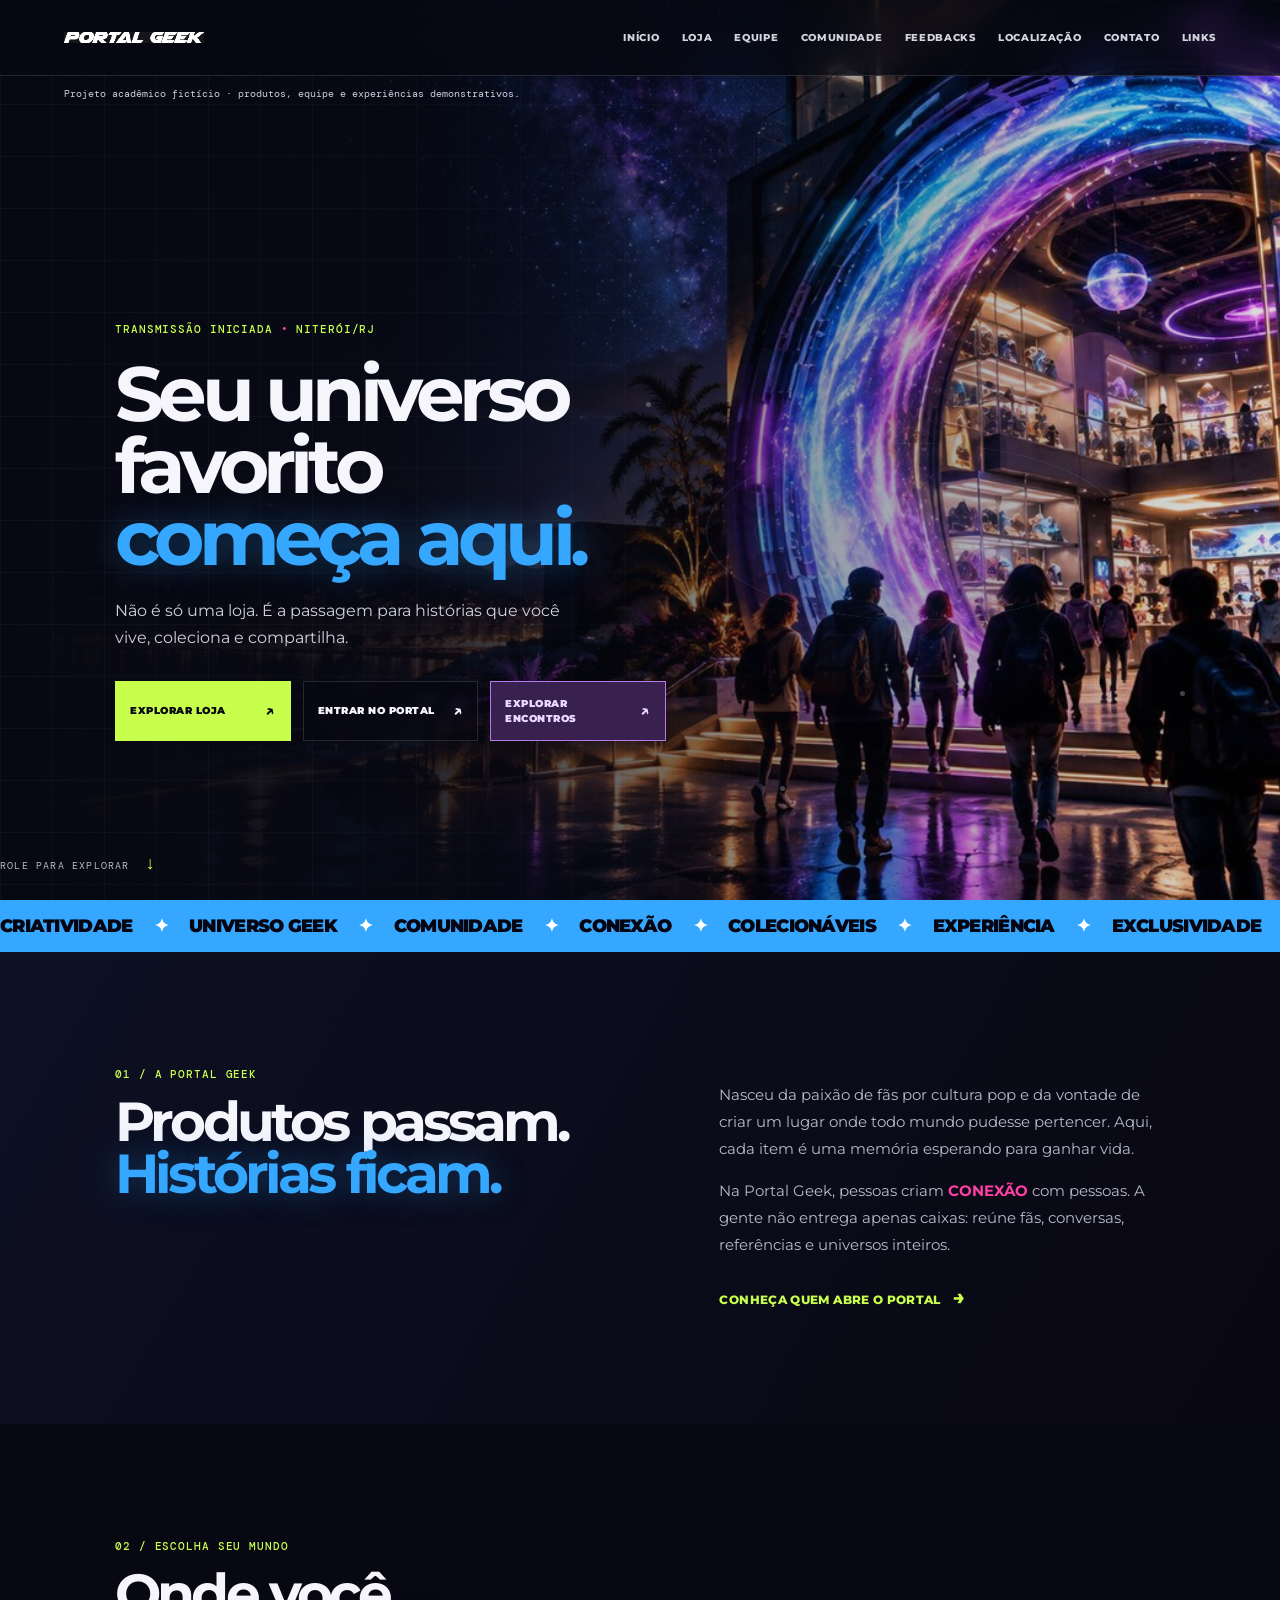
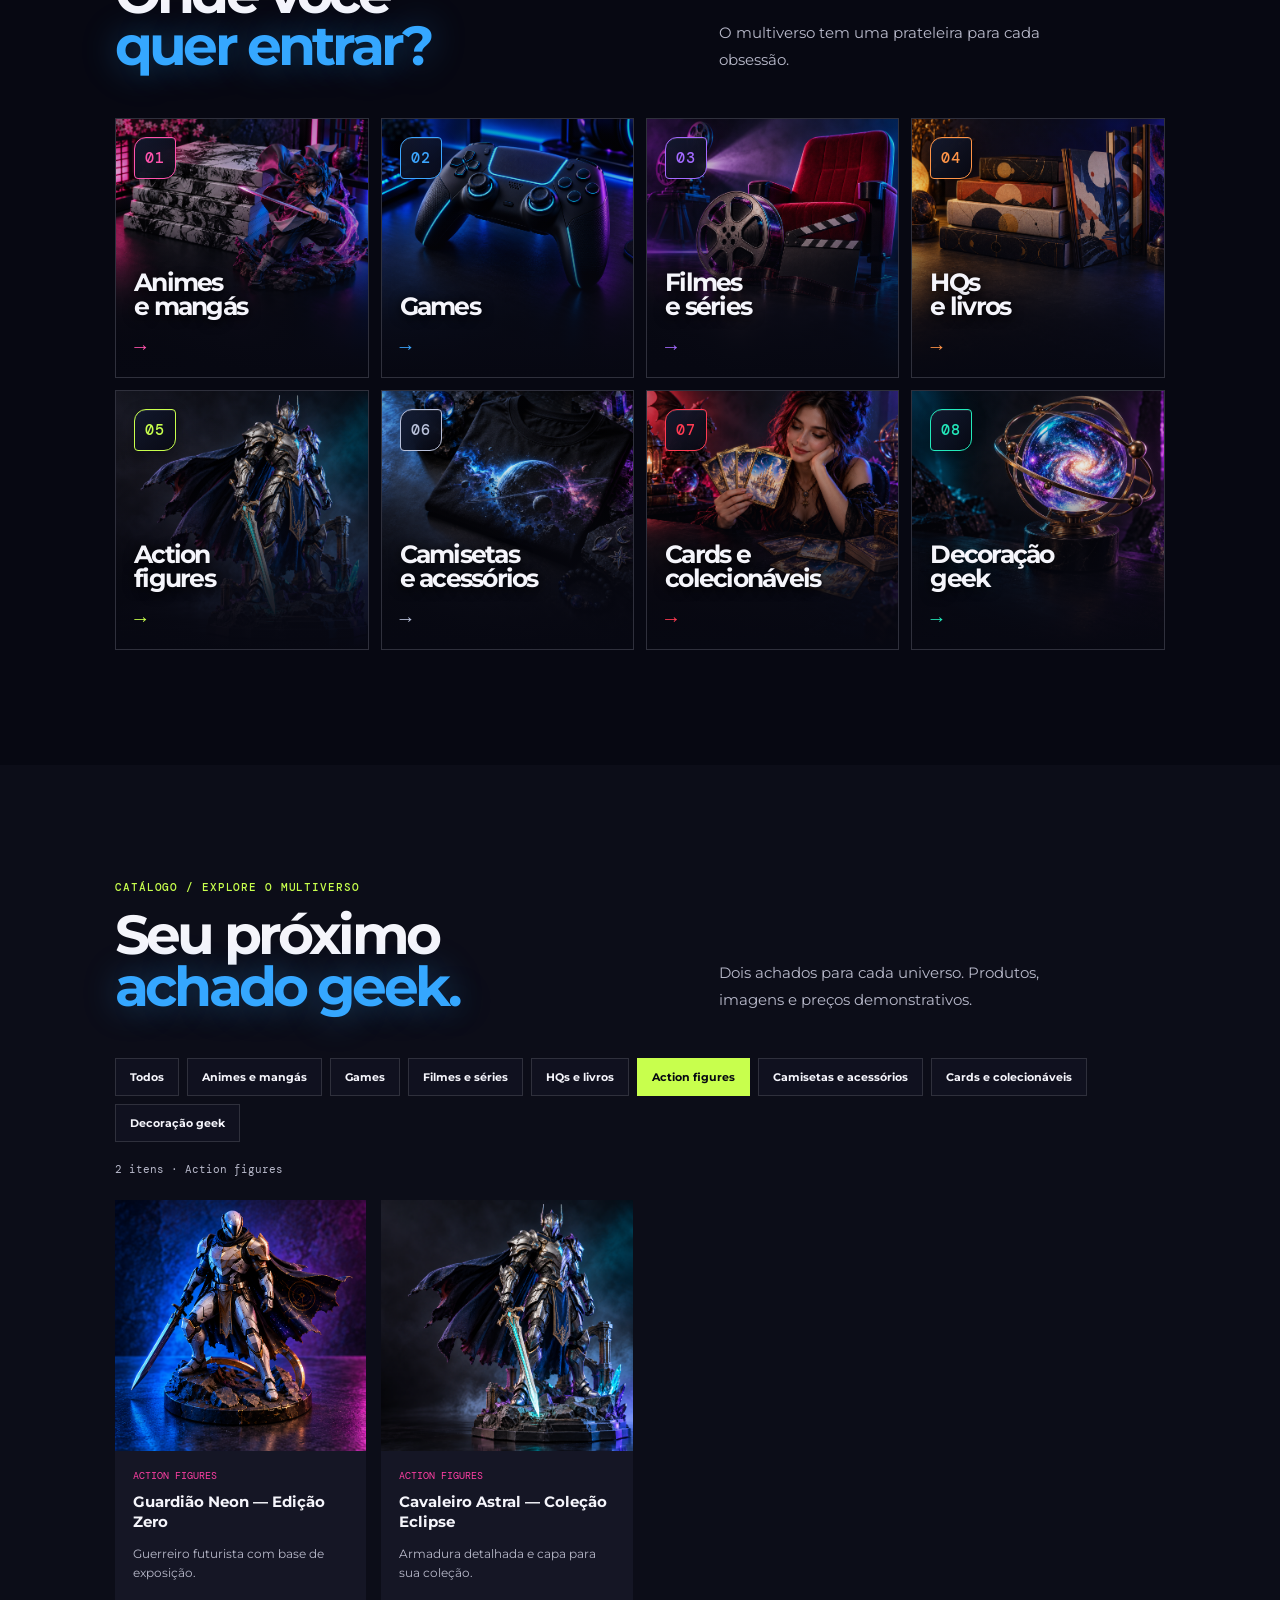
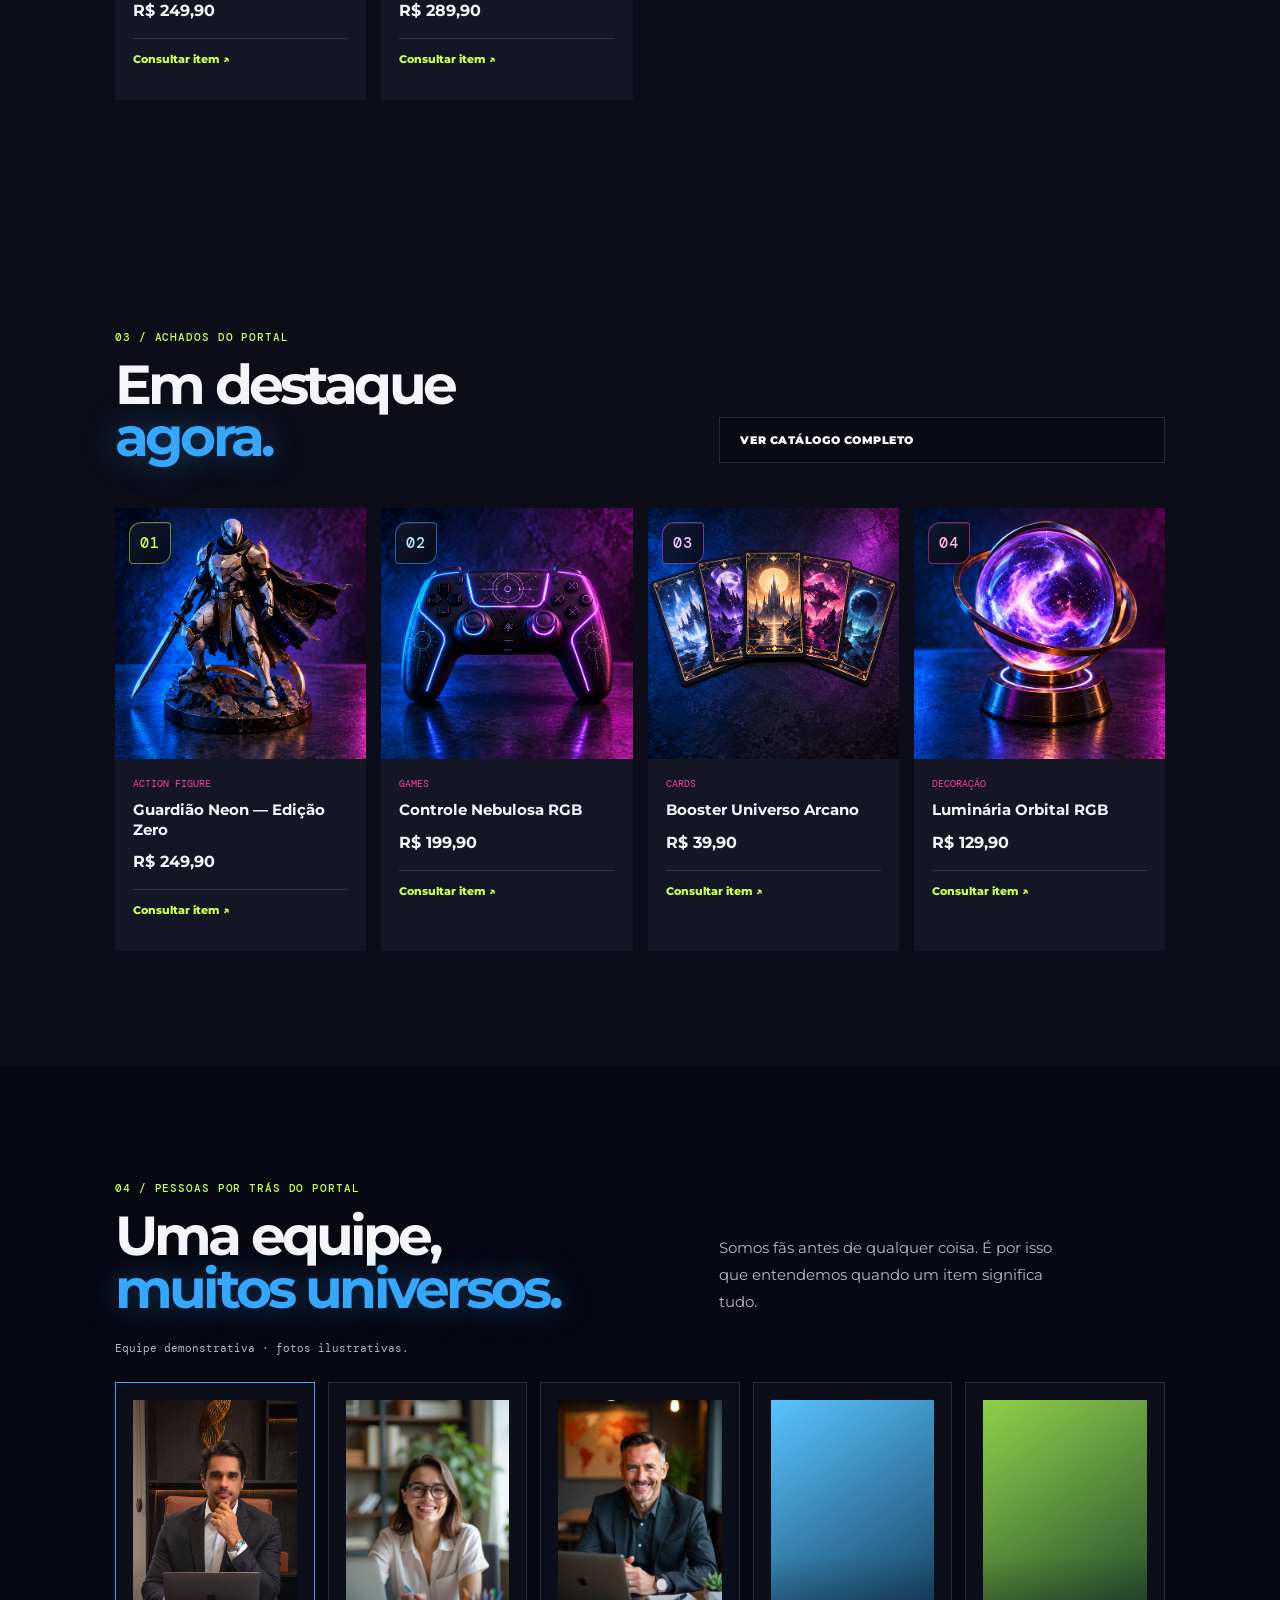
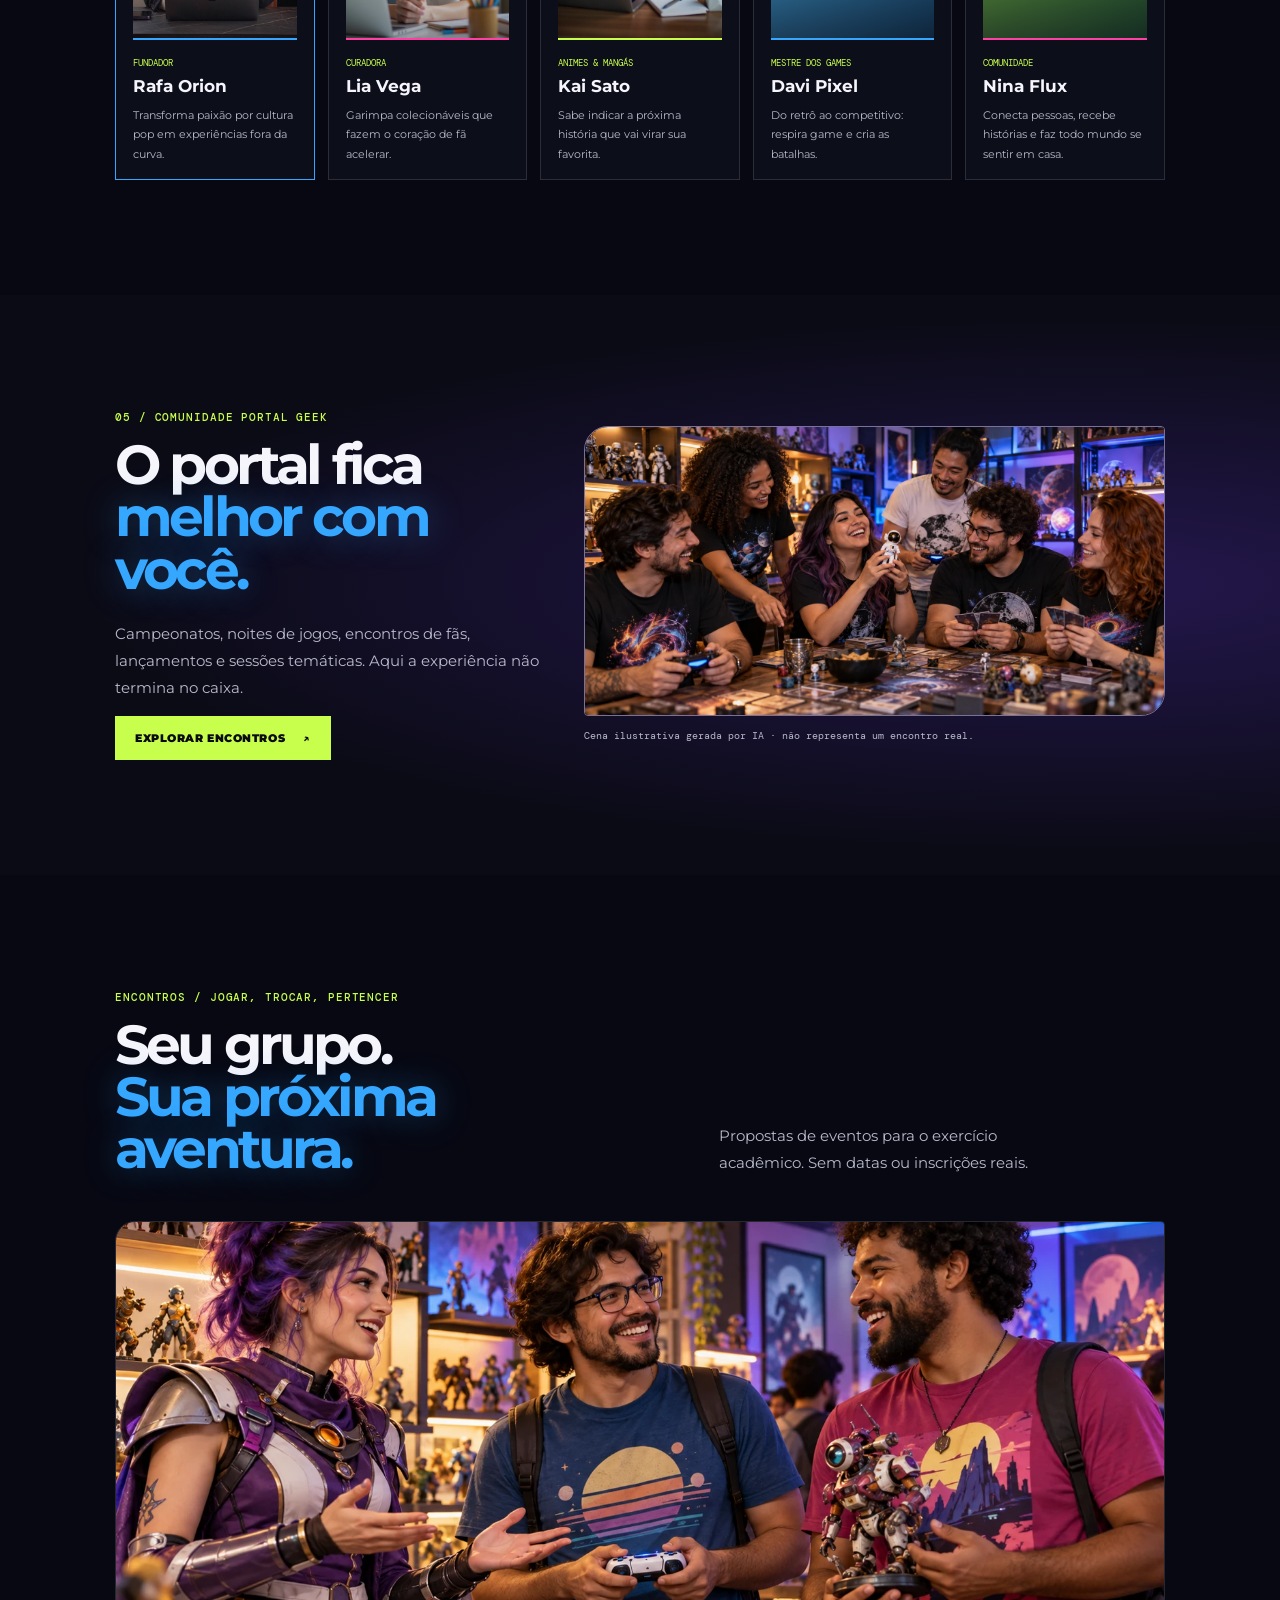
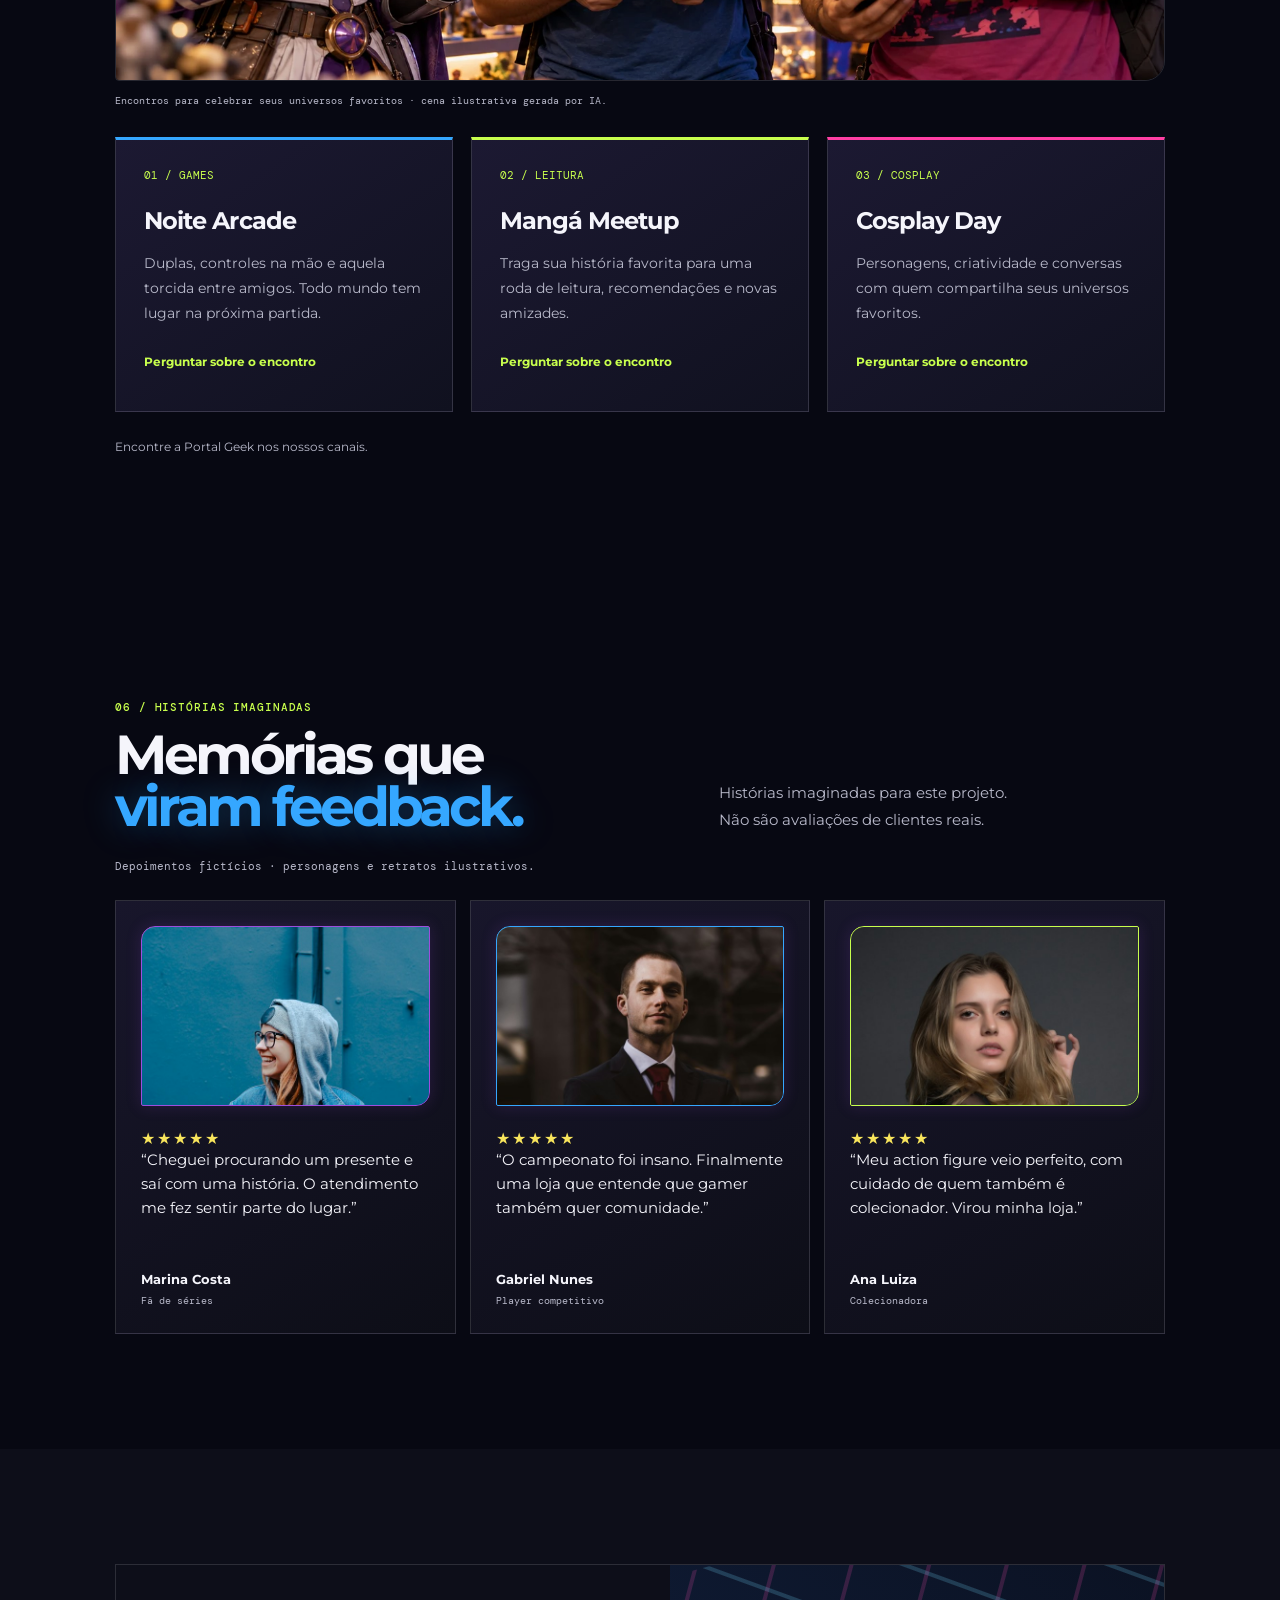
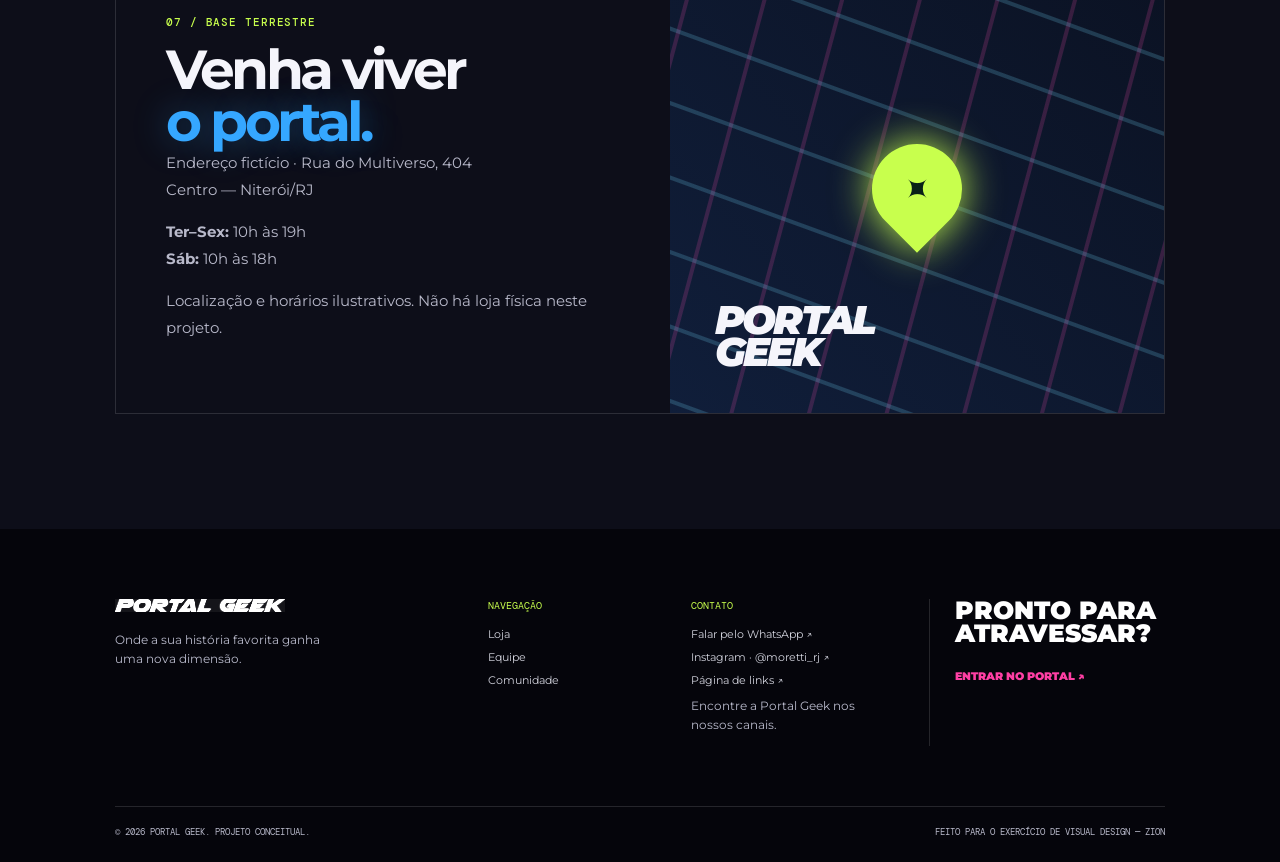
==== commit 2b940278: "Improve community visuals and connect Portal Geek channels" ====
--- a/index.html
+++ b/index.html
@@ -11,21 +11,23 @@
   <link rel="stylesheet" href="css/style.css" />
 </head>
 <body>
+  <a class="skip-link" href="#inicio">Pular para o conteúdo</a>
   <div class="cursor-glow" aria-hidden="true"></div>
   <header class="topbar">
     <a class="brand" href="#inicio" aria-label="Portal Geek, início"><img src="assets/images/portal-geek-logo.jpeg" alt="Logo Portal Geek" /></a>
-    <button class="menu-toggle" aria-label="Abrir menu" aria-expanded="false"><span></span><span></span><span></span></button>
-    <nav class="nav"><a href="#inicio">Início</a><a href="#loja">Loja</a><a href="#equipe">Equipe</a><a href="#comunidade">Comunidade</a><a href="#feedbacks">Feedbacks</a><a href="#localizacao">Localização</a><a href="#contato">Contato</a></nav>
+    <button class="menu-toggle" aria-label="Abrir menu" aria-expanded="false" aria-controls="main-nav"><span></span><span></span><span></span></button>
+    <nav class="nav" id="main-nav" aria-label="Navegação principal"><a href="#inicio">Início</a><a href="#loja">Loja</a><a href="#equipe">Equipe</a><a href="#comunidade">Comunidade</a><a href="#feedbacks">Feedbacks</a><a href="#localizacao">Localização</a><a href="#contato">Contato</a><a href="pages/linktree.html">Links</a></nav>
   </header>
 
   <main>
+    <p class="project-notice">Projeto acadêmico fictício · produtos, equipe e experiências demonstrativos.</p>
     <section class="hero" id="inicio">
       <div class="hero-grid" aria-hidden="true"></div><div class="orb orb-one" aria-hidden="true"></div><div class="orb orb-two" aria-hidden="true"></div>
       <div class="hero-content reveal">
         <p class="eyebrow">TRANSMISSÃO INICIADA <span>•</span> NITERÓI/RJ</p>
         <h1>Seu universo favorito<br><em>começa aqui.</em></h1>
         <p class="hero-text">Não é só uma loja. É a passagem para histórias que você vive, coleciona e compartilha.</p>
-        <div class="hero-actions"><a class="btn btn-primary" href="#loja">Explorar loja <b>↗</b></a><a class="btn btn-ghost" href="#comunidade">Entrar no Portal</a></div>
+        <div class="hero-actions"><a class="btn btn-primary" href="#loja">Explorar loja <b aria-hidden="true">↗</b></a><a class="btn btn-ghost" href="pages/linktree.html">Entrar no Portal <b aria-hidden="true">↗</b></a><a class="btn btn-community" href="#comunidade">Explorar encontros <b aria-hidden="true">↗</b></a></div>
       </div>
       <div class="portal-visual" aria-label="Portal intergaláctico ilustrado"><div class="planet"></div><div class="ring r1"></div><div class="ring r2"></div><div class="ring r3"></div><i class="star s1"></i><i class="star s2"></i><i class="star s3"></i></div>
       <a href="#sobre" class="scroll-hint">ROLE PARA EXPLORAR <span>↓</span></a>
@@ -47,23 +49,25 @@
       <noscript><p>Ative o JavaScript para visualizar os 16 produtos do catálogo.</p></noscript>
     </section>
     <section class="products section"><div class="section-heading"><div><div class="section-tag">03 / ACHADOS DO PORTAL</div><h2>Em destaque<br><span>agora.</span></h2></div><a class="btn btn-ghost" href="#catalogo" data-catalog-all>Ver catálogo completo</a></div><div class="product-grid">
-      <article class="product-card"><div class="product-art product-photo photo-figure"><i>01</i></div><div class="product-info"><p>Action figure</p><h3>Guardião Neon — Edição Zero</h3><strong>R$ 249,90</strong><button>Quero esse item <span>↗</span></button></div></article>
-      <article class="product-card"><div class="product-art product-photo photo-game"><i>02</i></div><div class="product-info"><p>Games</p><h3>Controle Nebulosa RGB</h3><strong>R$ 199,90</strong><button>Quero esse item <span>↗</span></button></div></article>
-      <article class="product-card"><div class="product-art product-photo photo-cards"><i>03</i></div><div class="product-info"><p>Cards</p><h3>Booster Universo Arcano</h3><strong>R$ 39,90</strong><button>Quero esse item <span>↗</span></button></div></article>
-      <article class="product-card"><div class="product-art product-photo photo-lamp"><i>04</i></div><div class="product-info"><p>Decoração</p><h3>Luminária Orbital RGB</h3><strong>R$ 129,90</strong><button>Quero esse item <span>↗</span></button></div></article>
+      <article class="product-card"><div class="product-art product-photo photo-figure" role="img" aria-label="Imagem ilustrativa: Guardião Neon — Edição Zero"><i>01</i></div><div class="product-info"><p>Action figure</p><h3>Guardião Neon — Edição Zero</h3><strong>R$ 249,90</strong><a class="catalog-interest" data-product-contact aria-disabled="true">Consultar item ↗</a></div></article>
+      <article class="product-card"><div class="product-art product-photo photo-game" role="img" aria-label="Imagem ilustrativa: Controle Nebulosa RGB"><i>02</i></div><div class="product-info"><p>Games</p><h3>Controle Nebulosa RGB</h3><strong>R$ 199,90</strong><a class="catalog-interest" data-product-contact aria-disabled="true">Consultar item ↗</a></div></article>
+      <article class="product-card"><div class="product-art product-photo photo-cards" role="img" aria-label="Imagem ilustrativa: Booster Universo Arcano"><i>03</i></div><div class="product-info"><p>Cards</p><h3>Booster Universo Arcano</h3><strong>R$ 39,90</strong><a class="catalog-interest" data-product-contact aria-disabled="true">Consultar item ↗</a></div></article>
+      <article class="product-card"><div class="product-art product-photo photo-lamp" role="img" aria-label="Imagem ilustrativa: Luminária Orbital RGB"><i>04</i></div><div class="product-info"><p>Decoração</p><h3>Luminária Orbital RGB</h3><strong>R$ 129,90</strong><a class="catalog-interest" data-product-contact aria-disabled="true">Consultar item ↗</a></div></article>
     </div></section>
 
     <section class="team section" id="equipe"><div class="section-heading"><div><div class="section-tag">04 / PESSOAS POR TRÁS DO PORTAL</div><h2>Uma equipe,<br><span>muitos universos.</span></h2></div><p>Somos fãs antes de qualquer coisa. É por isso que entendemos quando um item significa tudo.</p></div><p class="photo-note">Equipe demonstrativa · fotos ilustrativas.</p><div class="team-grid">
-      <article class="member"><div class="avatar a1"><img src="assets/images/equipe-rafa-v2.jpg" alt="" loading="lazy" decoding="async" width="1200" height="1484" /></div><p>FUNDADOR</p><h3>Rafa Orion</h3><span>Transforma paixão por cultura pop em experiências fora da curva.</span></article><article class="member"><div class="avatar a2"><img src="assets/images/equipe-lia-v2.jpg" alt="" loading="lazy" decoding="async" width="688" height="1024" /></div><p>CURADORA</p><h3>Lia Vega</h3><span>Garimpa colecionáveis que fazem o coração de fã acelerar.</span></article><article class="member"><div class="avatar a3"><img src="assets/images/equipe-kai-v2.jpg" alt="" loading="lazy" decoding="async" width="736" height="1075" /></div><p>ANIMES & MANGÁS</p><h3>Kai Sato</h3><span>Sabe indicar a próxima história que vai virar sua favorita.</span></article><article class="member"><div class="avatar a4"><img src="assets/images/equipe-davi-v2.jpg" alt="" loading="lazy" decoding="async" width="1109" height="1479" /></div><p>MESTRE DOS GAMES</p><h3>Davi Pixel</h3><span>Do retrô ao competitivo: respira game e cria as batalhas.</span></article><article class="member"><div class="avatar a5"><img src="assets/images/equipe-nina.jpg" alt="" loading="lazy" decoding="async" width="600" height="720" /></div><p>COMUNIDADE</p><h3>Nina Flux</h3><span>Conecta pessoas, recebe histórias e faz todo mundo se sentir em casa.</span></article>
+      <article class="member"><div class="avatar a1"><img src="assets/images/equipe-rafa-v2.jpg" alt="Retrato ilustrativo representando fundador fictício Rafa Orion" loading="lazy" decoding="async" width="1200" height="1484" /></div><p>FUNDADOR</p><h3>Rafa Orion</h3><span>Transforma paixão por cultura pop em experiências fora da curva.</span></article><article class="member"><div class="avatar a2"><img src="assets/images/equipe-lia-v2.jpg" alt="Retrato ilustrativo representando curadora fictícia Lia Vega" loading="lazy" decoding="async" width="688" height="1024" /></div><p>CURADORA</p><h3>Lia Vega</h3><span>Garimpa colecionáveis que fazem o coração de fã acelerar.</span></article><article class="member"><div class="avatar a3"><img src="assets/images/equipe-kai-v2.jpg" alt="Retrato ilustrativo representando especialista fictício Kai Sato" loading="lazy" decoding="async" width="736" height="1075" /></div><p>ANIMES & MANGÁS</p><h3>Kai Sato</h3><span>Sabe indicar a próxima história que vai virar sua favorita.</span></article><article class="member"><div class="avatar a4"><img src="assets/images/equipe-davi-v2.jpg" alt="Retrato ilustrativo representando especialista fictício Davi Pixel" loading="lazy" decoding="async" width="1109" height="1479" /></div><p>MESTRE DOS GAMES</p><h3>Davi Pixel</h3><span>Do retrô ao competitivo: respira game e cria as batalhas.</span></article><article class="member"><div class="avatar a5"><img src="assets/images/equipe-nina.jpg" alt="Retrato ilustrativo representando integrante fictícia Nina Flux" loading="lazy" decoding="async" width="600" height="720" /></div><p>COMUNIDADE</p><h3>Nina Flux</h3><span>Conecta pessoas, recebe histórias e faz todo mundo se sentir em casa.</span></article>
     </div></section>
 
-    <section class="community section" id="comunidade"><div class="community-copy"><div class="section-tag">05 / COMUNIDADE PORTAL GEEK</div><h2>O portal fica<br><span>melhor com você.</span></h2><p>Campeonatos, noites de jogos, encontros de fãs, lançamentos e sessões temáticas. Aqui a experiência não termina no caixa.</p><a href="pages/linktree.html" class="btn btn-primary">Ver próximos eventos <b>↗</b></a></div><div class="event-stack"><article class="event purple"><span>12 OUT</span><h3>NOITE<br>ARCADE</h3><p>Desafios, música e nostalgia.</p></article><article class="event green"><span>19 OUT</span><h3>MANGÁ<br>MEETUP</h3><p>Leitura, troca e novas amizades.</p></article><article class="event pink"><span>26 OUT</span><h3>COSPLAY<br>DAY</h3><p>Venha ser seu personagem.</p></article></div></section>
+    <section class="community section" id="comunidade"><div class="community-copy"><div class="section-tag">05 / COMUNIDADE PORTAL GEEK</div><h2>O portal fica<br><span>melhor com você.</span></h2><p>Campeonatos, noites de jogos, encontros de fãs, lançamentos e sessões temáticas. Aqui a experiência não termina no caixa.</p><a href="#eventos" class="btn btn-primary">Explorar encontros <b>↗</b></a></div><figure class="community-photo"><img src="assets/images/comunidade-encontro.webp" alt="Cena gerada: amigos com camisetas cósmicas compartilham jogos, controles e um colecionável em uma loja geek" width="1536" height="768" loading="lazy" decoding="async"><figcaption>Cena ilustrativa gerada por IA · não representa um encontro real.</figcaption></figure></section>
+    <section class="events section" id="eventos" aria-labelledby="events-title"><div class="section-heading"><div><div class="section-tag">ENCONTROS / JOGAR, TROCAR, PERTENCER</div><h2 id="events-title">Seu grupo.<br><span>Sua próxima aventura.</span></h2></div><p>Propostas de eventos para o exercício acadêmico. Sem datas ou inscrições reais.</p></div><figure class="event-feature"><img src="assets/images/evento-cosplay.webp" alt="Cena gerada: amigos com traje de aventura espacial, camiseta gamer, controle e miniatura de robô em um encontro geek" width="1536" height="864" loading="lazy" decoding="async"><figcaption>Encontros para celebrar seus universos favoritos · cena ilustrativa gerada por IA.</figcaption></figure><div class="event-list"><article><span>01 / GAMES</span><h3>Noite Arcade</h3><p>Duplas, controles na mão e aquela torcida entre amigos. Todo mundo tem lugar na próxima partida.</p><a data-channel="whatsapp" data-message="Olá! Quero saber sobre a proposta Noite Arcade." aria-disabled="true">Perguntar sobre o encontro</a></article><article><span>02 / LEITURA</span><h3>Mangá Meetup</h3><p>Traga sua história favorita para uma roda de leitura, recomendações e novas amizades.</p><a data-channel="whatsapp" data-message="Olá! Quero saber sobre a proposta Mangá Meetup." aria-disabled="true">Perguntar sobre o encontro</a></article><article><span>03 / COSPLAY</span><h3>Cosplay Day</h3><p>Personagens, criatividade e conversas com quem compartilha seus universos favoritos.</p><a data-channel="whatsapp" data-message="Olá! Quero saber sobre a proposta Cosplay Day." aria-disabled="true">Perguntar sobre o encontro</a></article></div><p class="channel-status" data-contact-status role="status">Canais externos aguardam contatos autorizados.</p></section>
 
-    <section class="testimonials section" id="feedbacks"><div class="section-heading"><div><div class="section-tag">06 / QUEM JÁ ATRAVESSOU</div><h2>Memórias que<br><span>viram feedback.</span></h2></div><div class="rating"><strong>4.9</strong><span>★★★★★</span><p>+ de 500 fãs felizes</p></div></div><p class="photo-note">Avaliações demonstrativas · fotos ilustrativas de banco de imagens.</p><div class="testimonial-grid"><article><div class="review-avatar rv1"><img src="assets/images/avaliacao-marina.jpg" alt="" loading="lazy" decoding="async" width="600" height="720" /></div><div class="stars">★★★★★</div><p>“Cheguei procurando um presente e saí com uma história. O atendimento me fez sentir parte do lugar.”</p><h4>Marina Costa</h4><span>Fã de séries</span></article><article><div class="review-avatar rv2"><img src="assets/images/avaliacao-gabriel.jpg" alt="" loading="lazy" decoding="async" width="600" height="720" /></div><div class="stars">★★★★★</div><p>“O campeonato foi insano. Finalmente uma loja que entende que gamer também quer comunidade.”</p><h4>Gabriel Nunes</h4><span>Player competitivo</span></article><article><div class="review-avatar rv3"><img src="assets/images/avaliacao-ana.jpg" alt="" loading="lazy" decoding="async" width="600" height="720" /></div><div class="stars">★★★★★</div><p>“Meu action figure veio perfeito, com cuidado de quem também é colecionador. Virou minha loja.”</p><h4>Ana Luiza</h4><span>Colecionadora</span></article></div></section>
+    <section class="testimonials section" id="feedbacks"><div class="section-heading"><div><div class="section-tag">06 / HISTÓRIAS IMAGINADAS</div><h2>Memórias que<br><span>viram feedback.</span></h2></div><p class="review-disclaimer">Histórias imaginadas para este projeto.<br>Não são avaliações de clientes reais.</p></div><p class="photo-note">Depoimentos fictícios · personagens e retratos ilustrativos.</p><div class="testimonial-grid"><article><div class="review-avatar rv1"><img src="assets/images/avaliacao-marina.jpg" alt="Retrato ilustrativo representando a personagem fictícia Marina Costa" loading="lazy" decoding="async" width="600" height="720" /></div><div class="stars">★★★★★</div><p>“Cheguei procurando um presente e saí com uma história. O atendimento me fez sentir parte do lugar.”</p><h4>Marina Costa</h4><span>Fã de séries</span></article><article><div class="review-avatar rv2"><img src="assets/images/avaliacao-gabriel.jpg" alt="Retrato ilustrativo representando a personagem fictícia Gabriel Nunes" loading="lazy" decoding="async" width="600" height="720" /></div><div class="stars">★★★★★</div><p>“O campeonato foi insano. Finalmente uma loja que entende que gamer também quer comunidade.”</p><h4>Gabriel Nunes</h4><span>Player competitivo</span></article><article><div class="review-avatar rv3"><img src="assets/images/avaliacao-ana.jpg" alt="Retrato ilustrativo representando a personagem fictícia Ana Luiza" loading="lazy" decoding="async" width="600" height="720" /></div><div class="stars">★★★★★</div><p>“Meu action figure veio perfeito, com cuidado de quem também é colecionador. Virou minha loja.”</p><h4>Ana Luiza</h4><span>Colecionadora</span></article></div></section>
 
-    <section class="location section" id="localizacao"><div class="location-card"><div><div class="section-tag">07 / BASE TERRESTRE</div><h2>Venha viver<br><span>o portal.</span></h2><p>Rua do Multiverso, 404<br>Centro — Niterói/RJ</p><p><b>Ter–Sex:</b> 10h às 19h<br><b>Sáb:</b> 10h às 18h</p><a class="text-link" href="https://www.google.com/maps" target="_blank" rel="noreferrer">Como chegar <span>↗</span></a></div><div class="map-art"><div class="map-lines"></div><div class="pin">✦</div><span>PORTAL<br>GEEK</span></div></div></section>
+    <section class="location section" id="localizacao"><div class="location-card"><div><div class="section-tag">07 / BASE TERRESTRE</div><h2>Venha viver<br><span>o portal.</span></h2><p>Endereço fictício · Rua do Multiverso, 404<br>Centro — Niterói/RJ</p><p><b>Ter–Sex:</b> 10h às 19h<br><b>Sáb:</b> 10h às 18h</p><p>Localização e horários ilustrativos. Não há loja física neste projeto.</p></div><div class="map-art"><div class="map-lines"></div><div class="pin">✦</div><span>PORTAL<br>GEEK</span></div></div></section>
   </main>
-  <footer id="contato"><div class="footer-main"><div><img src="assets/images/portal-geek-logo.jpeg" alt="Portal Geek" /><p>Onde a sua história favorita ganha uma nova dimensão.</p></div><div><h4>NAVEGAÇÃO</h4><a href="#loja">Loja</a><a href="#equipe">Equipe</a><a href="#comunidade">Comunidade</a></div><div><h4>CONTATO</h4><a href="tel:+5521999999999">(21) 99999-9999</a><a href="mailto:contato@portalgeek.com.br">contato@portalgeek.com.br</a><a href="pages/linktree.html">@portalgeek</a></div><div class="footer-cta"><p>PRONTO PARA<br>ATRAVESSAR?</p><a href="pages/linktree.html">ENTRAR NO PORTAL ↗</a></div></div><div class="footer-bottom"><span>© 2026 PORTAL GEEK. PROJETO CONCEITUAL.</span><span>FEITO PARA O EXERCÍCIO DE VISUAL DESIGN — ZION</span></div></footer>
+  <footer id="contato"><div class="footer-main"><div><img src="assets/images/portal-geek-logo.jpeg" alt="Portal Geek" /><p>Onde a sua história favorita ganha uma nova dimensão.</p></div><div><h4>NAVEGAÇÃO</h4><a href="#loja">Loja</a><a href="#equipe">Equipe</a><a href="#comunidade">Comunidade</a></div><div><h4>CONTATO</h4><a data-channel="whatsapp" data-active-label="Falar pelo WhatsApp ↗" aria-disabled="true">WhatsApp · em configuração</a><a data-channel="instagram" data-active-label="Instagram · @moretti_rj ↗" aria-disabled="true">Instagram · em configuração</a><a href="pages/linktree.html">Página de links ↗</a><p data-contact-status>Canais aguardam contatos autorizados.</p></div><div class="footer-cta"><p>PRONTO PARA<br>ATRAVESSAR?</p><a href="pages/linktree.html">ENTRAR NO PORTAL ↗</a></div></div><div class="footer-bottom"><span>© 2026 PORTAL GEEK. PROJETO CONCEITUAL.</span><span>FEITO PARA O EXERCÍCIO DE VISUAL DESIGN — ZION</span></div></footer>
+  <script src="js/contacts.js"></script>
   <script src="js/script.js"></script>
   <script src="js/catalog.js"></script>
 </body>
--- a/css/style.css
+++ b/css/style.css
@@ -19,7 +19,7 @@
 h1{font-size:clamp(45px,6vw,92px);line-height:.94;letter-spacing:-.075em;margin:22px 0}
 h1 em,h2 span{font-style:normal;color:var(--blue);text-shadow:0 0 35px rgba(53,167,255,.35)}
 .hero-text{max-width:480px;color:var(--muted);font-size:16px;line-height:1.7}
-.hero-actions{display:flex;gap:12px;margin-top:30px}
+.hero-actions{display:flex;flex-wrap:wrap;gap:12px;margin-top:30px}
 .btn{display:inline-flex;gap:18px;align-items:center;padding:15px 20px;font-size:11px;font-weight:900;text-transform:uppercase;letter-spacing:.05em;transition:.25s}
 .btn-primary{background:var(--lime);color:#0a0a10}
 .btn-primary:hover{background:#fff;box-shadow:0 0 30px rgba(200,255,77,.45);transform:translateY(-3px)}
@@ -282,3 +282,62 @@
 .catalog-description{font-size:12px;line-height:1.6;color:var(--muted);margin-bottom:18px}
 .catalog-product strong{margin-top:auto}
 .catalog-interest{display:block;margin-top:18px;padding-top:12px;border-top:1px solid var(--line);font-size:11px;font-weight:800;color:var(--lime)}
+
+/* Refinamento visual: pessoas em destaque e canais consistentes. */
+:root{--muted:#b8b9ca}
+.section{opacity:1;transform:none;scroll-margin-top:96px}
+.will-reveal:not(.show){opacity:0;transform:translateY(20px)}
+a:focus-visible,button:focus-visible{outline:3px solid var(--lime);outline-offset:5px}
+.skip-link{position:fixed;top:8px;left:16px;padding:14px;background:var(--lime);color:#070812;z-index:30;transform:translateY(-150%)}
+.skip-link:focus{transform:none}
+.project-notice{position:absolute;top:86px;left:clamp(20px,5vw,80px);right:20px;z-index:2;font:10px/1.6 var(--mono);color:#d0d1df}
+.menu-toggle{min-width:44px;min-height:44px;align-content:center;justify-content:center;cursor:pointer}
+.nav a{padding:12px 0}
+.community{gap:40px;grid-template-columns:.85fr 1.15fr;background:radial-gradient(ellipse at 85% 50%,#24174d,transparent 65%),#0b0b16}
+.community-copy>p{margin-top:24px}
+.community-photo{margin:0;min-width:0}
+.community-photo img{display:block;width:100%;height:auto;aspect-ratio:2/1;object-fit:cover;border-radius:24px 4px 24px 4px;border:1px solid #76719d}
+.community-photo figcaption{margin-top:12px;color:var(--muted);font:10px/1.6 var(--mono)}
+.event-list{display:grid;grid-template-columns:repeat(3,1fr);gap:18px}
+.event-list article{display:flex;flex-direction:column;padding:28px;border:1px solid var(--line);border-top:3px solid var(--blue);background:linear-gradient(145deg,#1c1932,#10111f)}
+.event-list article:nth-child(2){border-top-color:var(--lime)}
+.event-list article:nth-child(3){border-top-color:var(--pink)}
+.event-list span{font:11px var(--mono);color:var(--lime)}
+.event-list h3{font-size:24px;letter-spacing:-.04em;margin:24px 0 16px}
+.event-list p{font-size:14px;line-height:1.8;color:var(--muted)}
+.event-list a{margin-top:auto;padding:14px 0;font-size:12px;font-weight:700;color:var(--lime)}
+.channel-status,.review-disclaimer{color:var(--muted);font-size:12px;line-height:1.8}
+.channel-status{margin-top:24px}
+.member:first-child{border-color:var(--blue)}
+.avatar{height:240px}
+.review-avatar{width:100%;height:180px;border-radius:14px 2px 14px 2px;border-width:1px}
+.review-avatar img{object-position:center 30%}
+.testimonial-grid p{font-size:15px}
+.photo-note{font-size:11px}
+.catalog-interest{min-height:44px;line-height:1.6}
+[aria-disabled="true"]{color:#b8b9ca!important;cursor:default}
+.product-card [aria-disabled="true"]::after{content:' · contato pendente';font-weight:500}
+.linktree .link-intro{font:500 14px/1.8 var(--font);letter-spacing:0;color:#d0d1df;text-transform:none;max-width:370px;margin:20px auto}
+.link-buttons a{min-height:60px;font-size:13px;text-align:left;gap:20px;border-radius:12px 2px 12px 2px;line-height:1.5}
+.link-buttons .featured-link{background:var(--lime);color:#070812;border-color:var(--lime)}
+.link-buttons a[aria-disabled="true"]{border-style:dashed;background:#11111f}
+.link-buttons a[aria-disabled="true"]:hover{transform:none;background:#11111f}
+.linktree h1{font-size:clamp(40px,12vw,55px)}
+.footer-bottom{color:#b8b9ca;line-height:1.6}
+@media(max-width:1100px){.team-grid{grid-template-columns:repeat(3,1fr)}.nav{gap:12px}.community{grid-template-columns:1fr}.event-list{grid-template-columns:1fr}}
+@media(max-width:560px){.avatar{height:210px}.member{padding:12px}.member h3{font-size:16px}.member span{font-size:12px}.review-avatar{height:220px}.community-photo img{aspect-ratio:4/3}.project-notice{font-size:9px;top:85px}.hero{padding-top:160px}.linktree{padding-top:24px}.back{margin-bottom:30px}.link-buttons a{font-size:12px}.team-grid .member:last-child{grid-column:auto}}
+@media(prefers-reduced-motion:reduce){html{scroll-behavior:auto}*,*::before,*::after{animation:none!important;transition:none!important}.will-reveal:not(.show){opacity:1;transform:none}.product-card:hover,.category-card:hover,.btn:hover,.link-buttons a:hover{transform:none}}
+.event-feature{margin:0 0 28px}
+.event-feature img{display:block;width:100%;height:auto;max-height:460px;object-fit:cover;object-position:center 40%;border-radius:20px 4px 20px 4px;border:1px solid var(--line)}
+.event-feature figcaption{margin-top:12px;font:10px/1.6 var(--mono);color:var(--muted)}
+@media(max-width:560px){.community-photo img{aspect-ratio:2/1}.event-feature img{max-height:none}}
+
+/* Mesmas dimensões e alinhamento para os três atalhos da abertura. */
+.hero-actions{display:grid;grid-template-columns:repeat(3,minmax(0,1fr));gap:12px;align-items:stretch}
+.hero-actions .btn{width:100%;min-height:60px;padding:12px 14px;justify-content:space-between;gap:8px;border:1px solid var(--line);font-size:10px;line-height:1.5}
+.hero-actions .btn-primary{border-color:var(--lime)}
+.hero-actions .btn b{flex-shrink:0;font-size:16px}
+#catalog-grid[hidden]{display:none}
+@media(max-width:560px){.hero-actions{grid-template-columns:1fr;width:100%;align-items:stretch}.hero-actions .btn{min-height:56px;font-size:11px}}
+.hero-actions .btn-community{background:#38204f;border-color:#b77aed;color:#ecd9ff}
+.hero-actions .btn-community:hover{background:#4c2969;border-color:#d4a9ff;color:#fff}
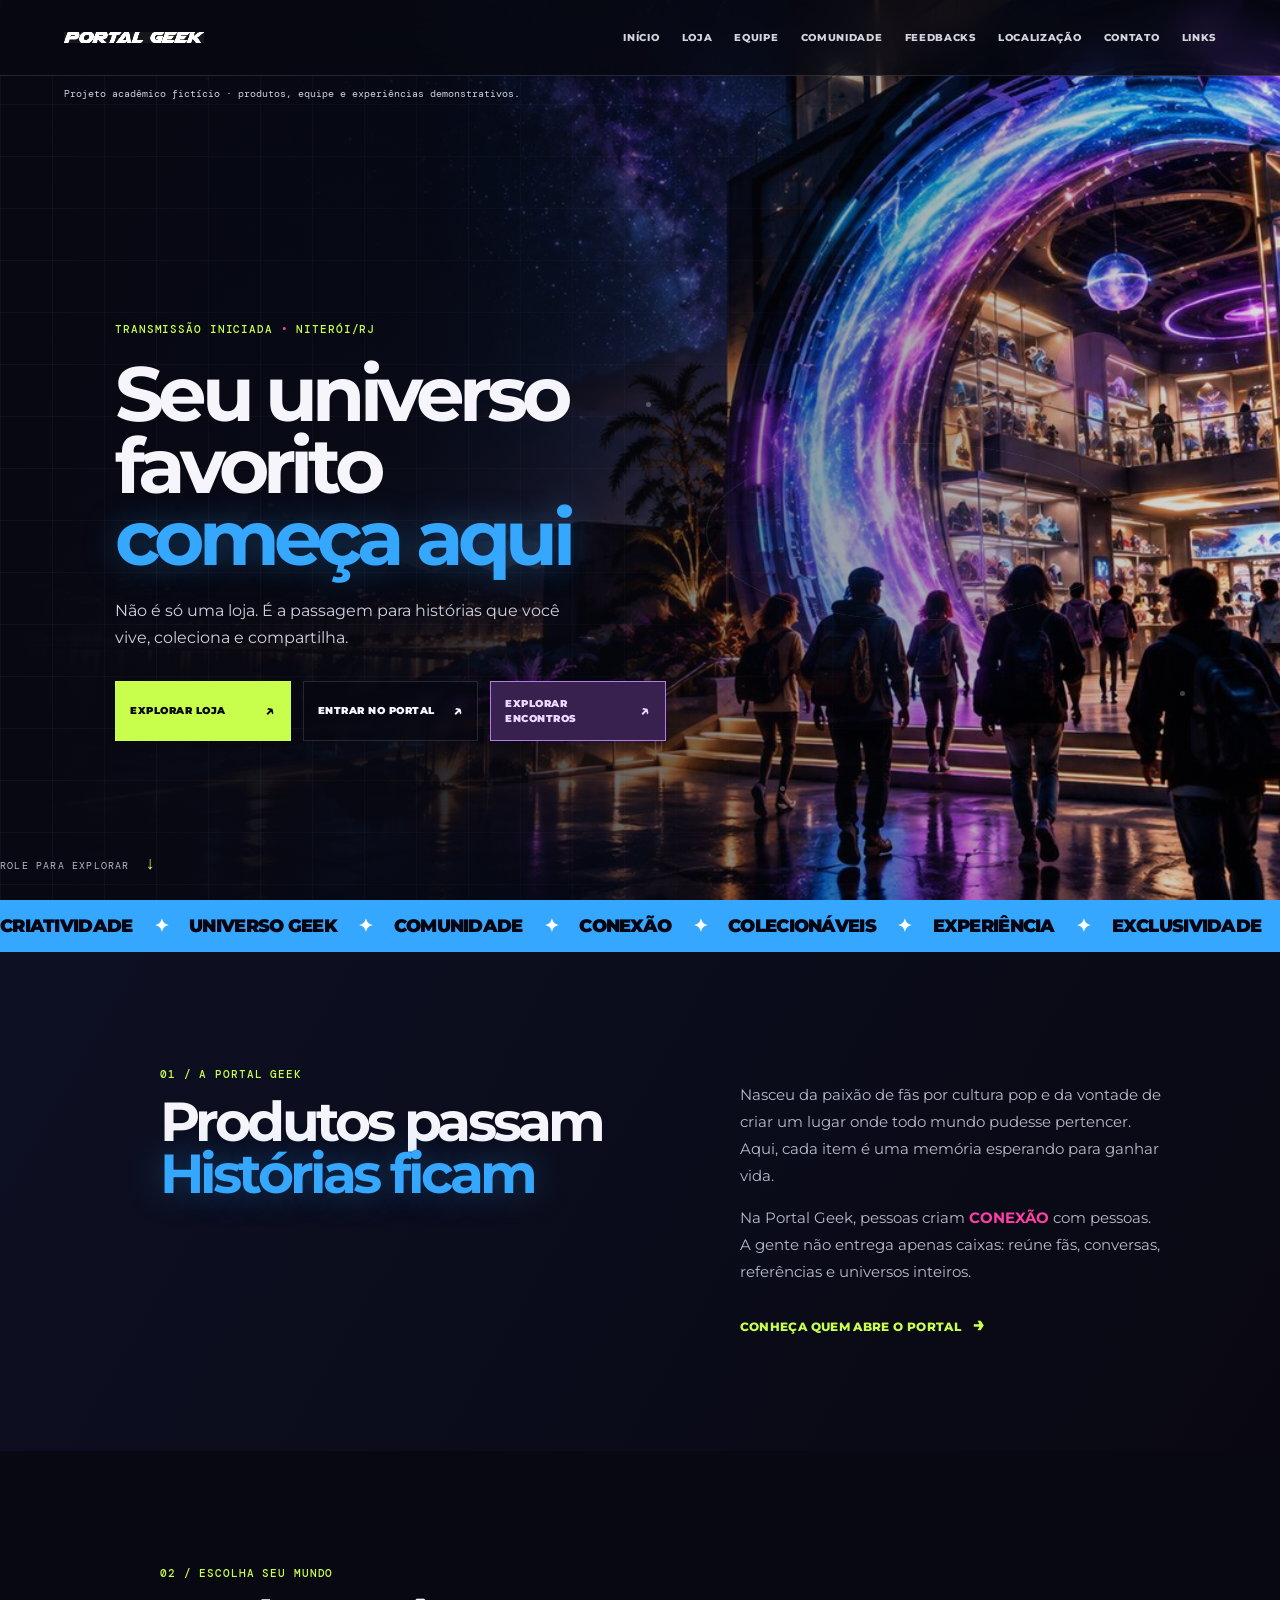
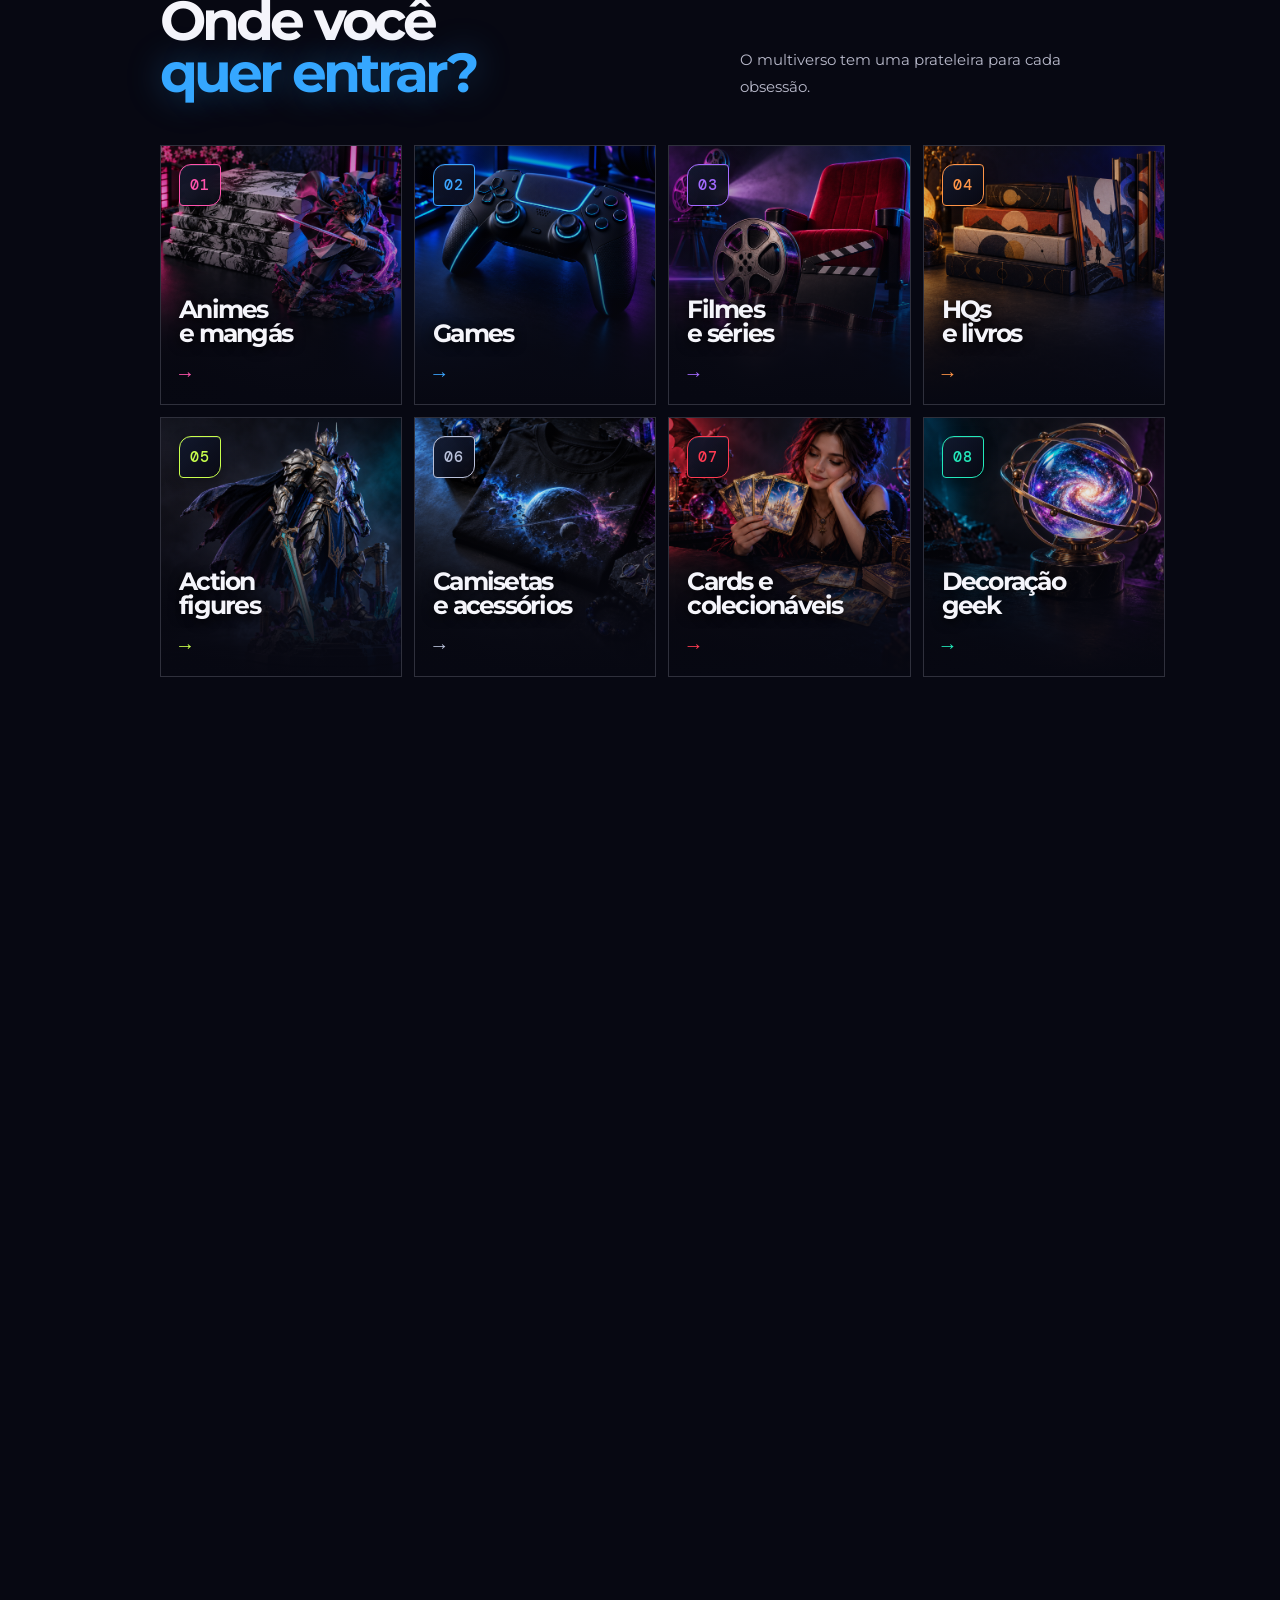
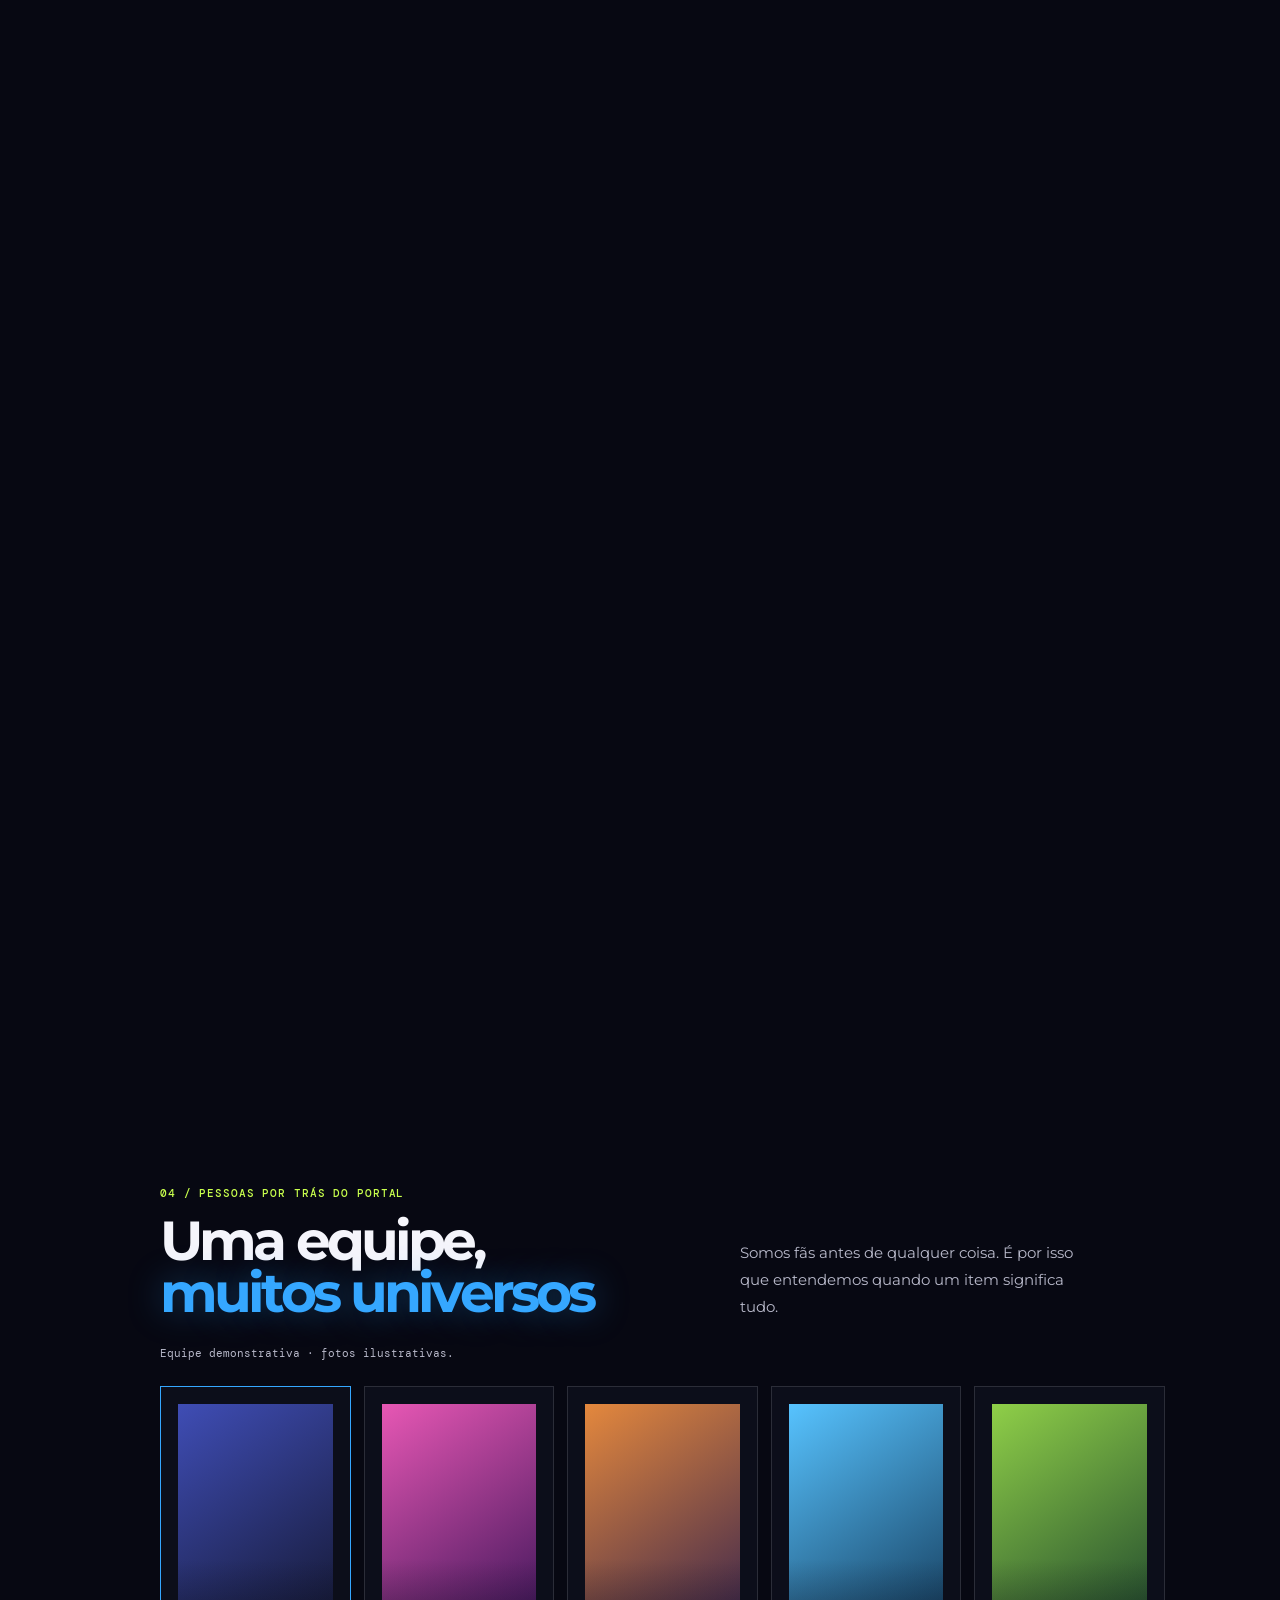
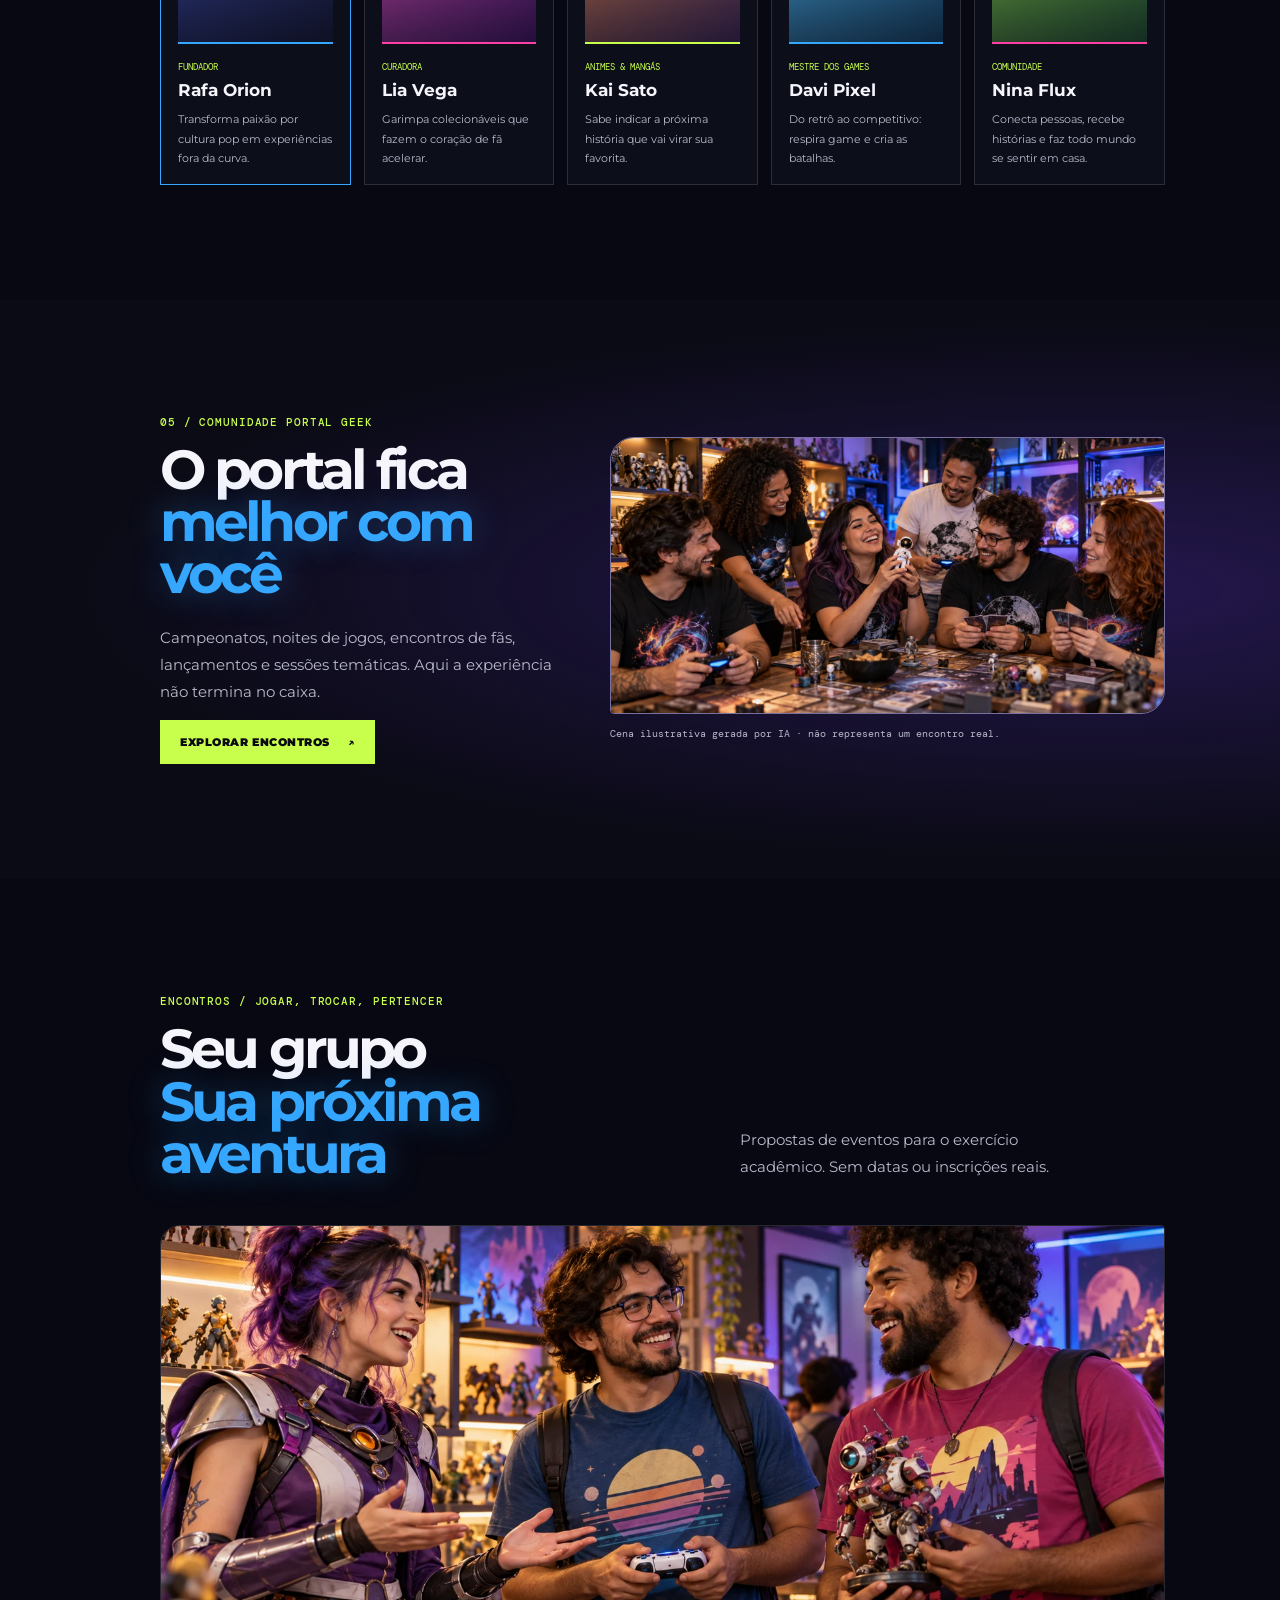
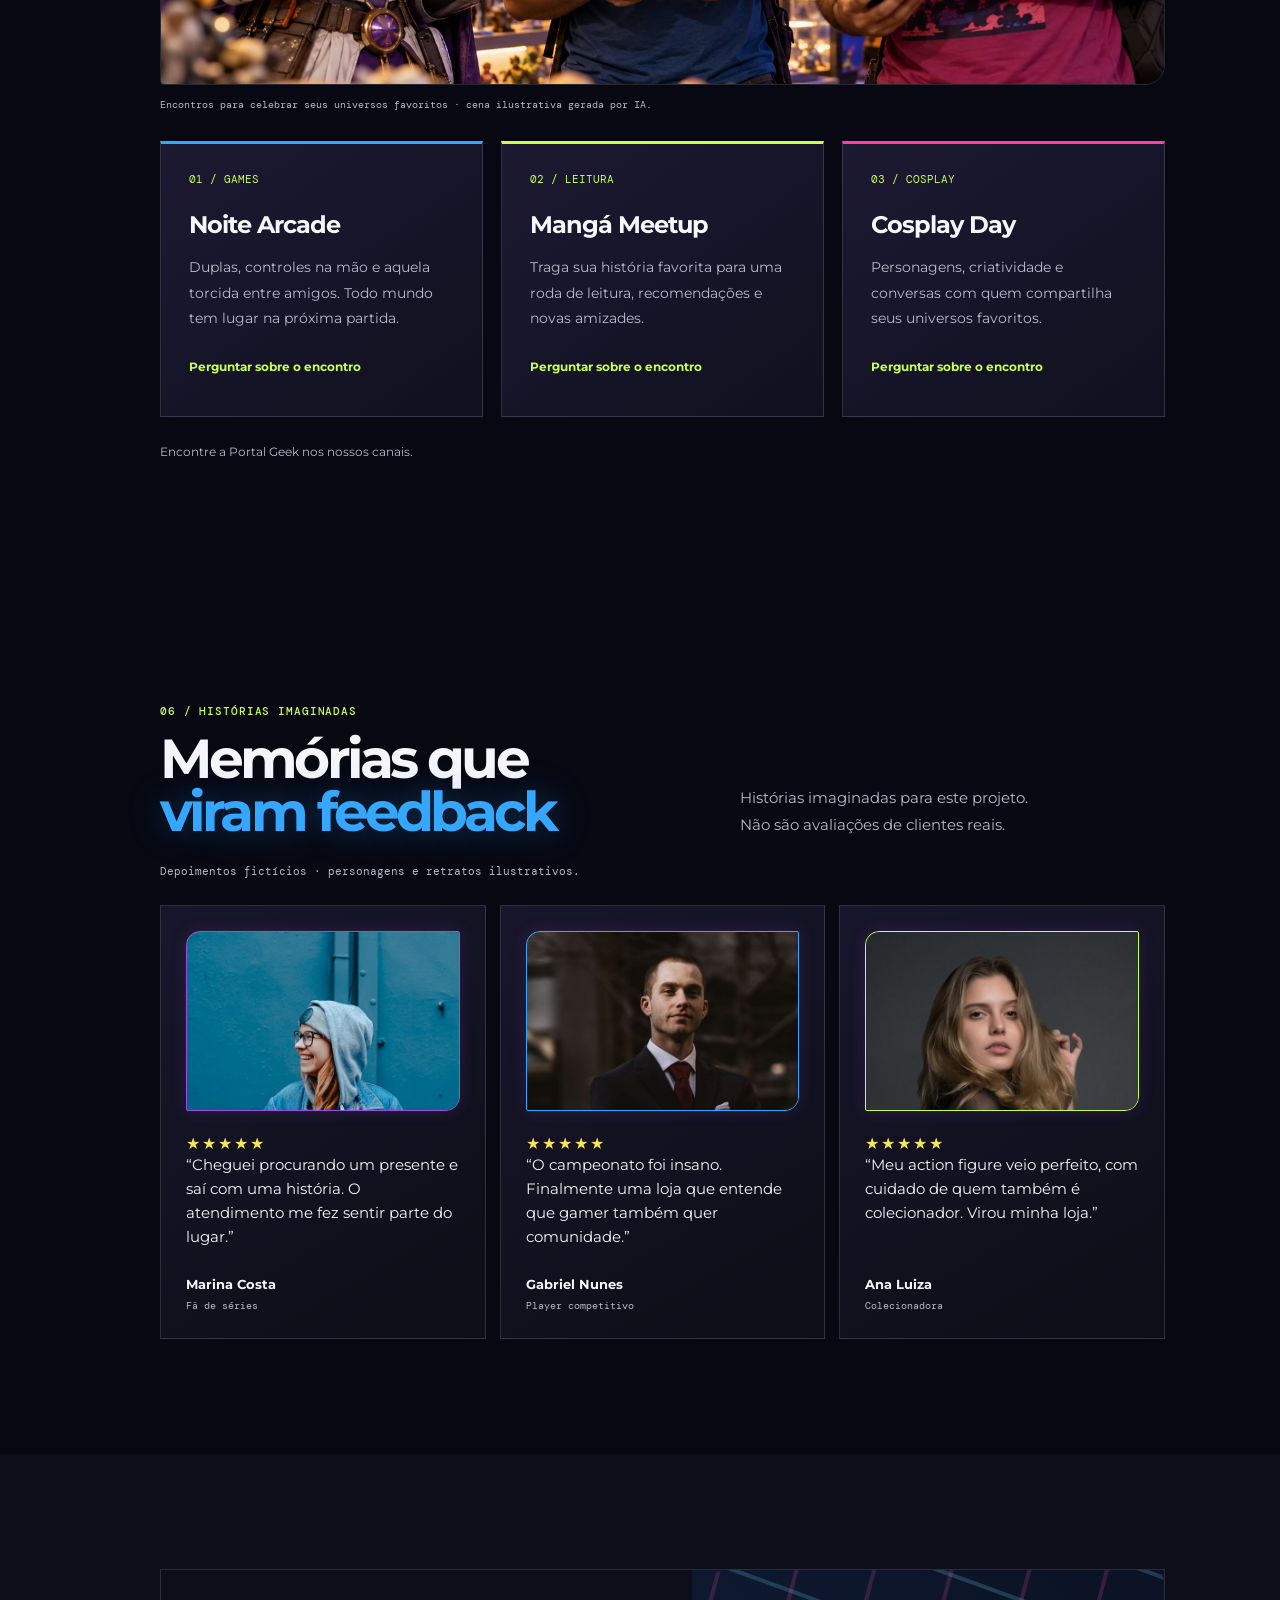
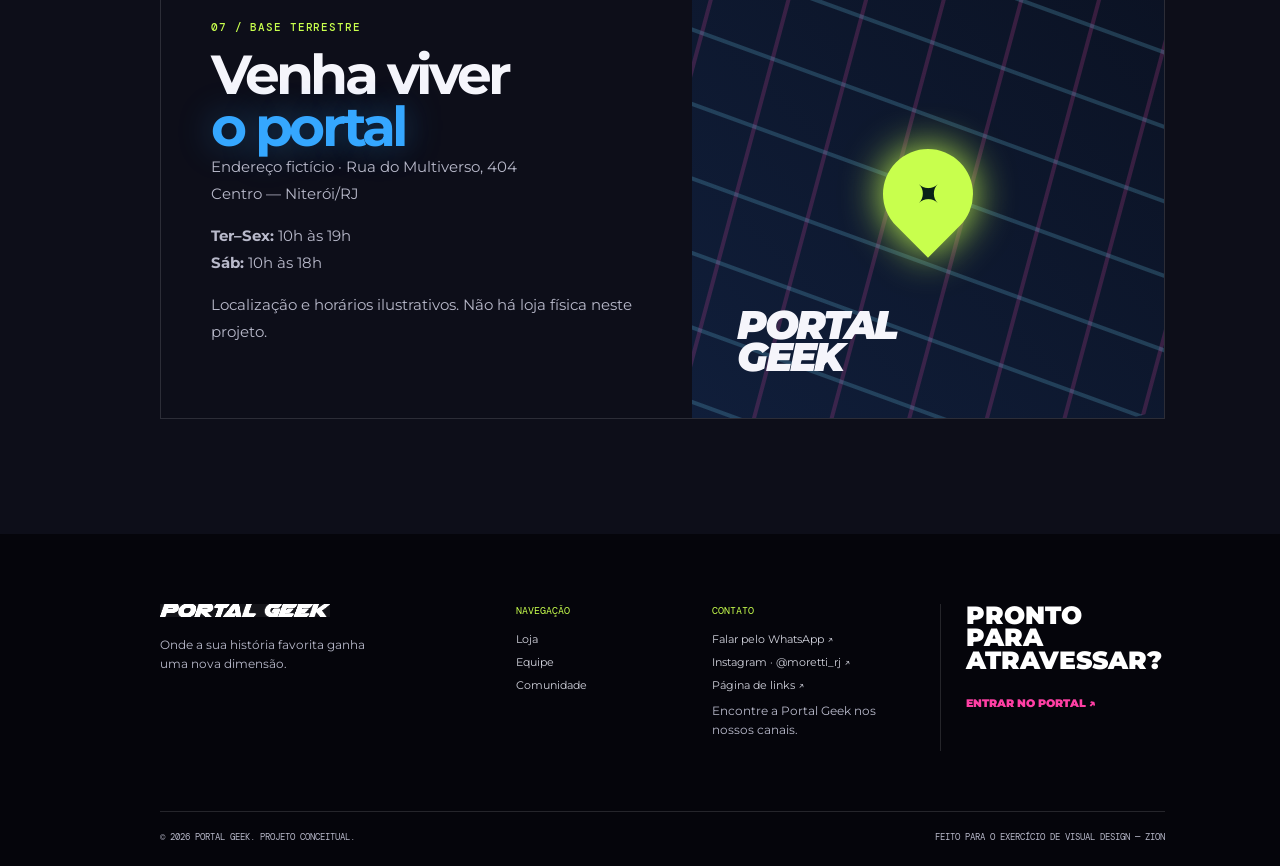
==== commit e5a61626: "Ajusta navegacao lateral e zoom dos produtos" ====
--- a/index.html
+++ b/index.html
@@ -19,13 +19,27 @@
     <nav class="nav" id="main-nav" aria-label="Navegação principal"><a href="#inicio">Início</a><a href="#loja">Loja</a><a href="#equipe">Equipe</a><a href="#comunidade">Comunidade</a><a href="#feedbacks">Feedbacks</a><a href="#localizacao">Localização</a><a href="#contato">Contato</a><a href="pages/linktree.html">Links</a></nav>
   </header>
 
+  <nav class="section-nav is-at-start" aria-label="Navegar pelas seções">
+    <span class="section-nav-title">EXPLORE O PORTAL</span>
+    <a href="#inicio" aria-current="location">Início</a>
+    <a href="#sobre">Sobre</a>
+    <a href="#loja">Loja</a>
+    <a href="#catalogo">Catálogo</a>
+    <a href="#equipe">Equipe</a>
+    <a href="#comunidade">Comunidade</a>
+    <a href="#eventos">Encontros</a>
+    <a href="#feedbacks">Feedbacks</a>
+    <a href="#localizacao">Localização</a>
+    <a href="#contato">Contato</a>
+  </nav>
+
   <main>
     <p class="project-notice">Projeto acadêmico fictício · produtos, equipe e experiências demonstrativos.</p>
     <section class="hero" id="inicio">
       <div class="hero-grid" aria-hidden="true"></div><div class="orb orb-one" aria-hidden="true"></div><div class="orb orb-two" aria-hidden="true"></div>
       <div class="hero-content reveal">
         <p class="eyebrow">TRANSMISSÃO INICIADA <span>•</span> NITERÓI/RJ</p>
-        <h1>Seu universo favorito<br><em>começa aqui.</em></h1>
+        <h1>Seu universo favorito<br><em>começa aqui</em></h1>
         <p class="hero-text">Não é só uma loja. É a passagem para histórias que você vive, coleciona e compartilha.</p>
         <div class="hero-actions"><a class="btn btn-primary" href="#loja">Explorar loja <b aria-hidden="true">↗</b></a><a class="btn btn-ghost" href="pages/linktree.html">Entrar no Portal <b aria-hidden="true">↗</b></a><a class="btn btn-community" href="#comunidade">Explorar encontros <b aria-hidden="true">↗</b></a></div>
       </div>
@@ -35,36 +49,36 @@
 
     <section class="marquee"><div>CRIATIVIDADE <b>✦</b> UNIVERSO GEEK <b>✦</b> COMUNIDADE <b>✦</b> CONEXÃO <b>✦</b> COLECIONÁVEIS <b>✦</b> EXPERIÊNCIA <b>✦</b> EXCLUSIVIDADE <b>✦</b></div></section>
 
-    <section class="about section" id="sobre"><div class="section-tag">01 / A PORTAL GEEK</div><div class="about-layout"><h2>Produtos passam.<br><span>Histórias ficam.</span></h2><div><p>Nasceu da paixão de fãs por cultura pop e da vontade de criar um lugar onde todo mundo pudesse pertencer. Aqui, cada item é uma memória esperando para ganhar vida.</p><p>Na Portal Geek, pessoas criam <strong>CONEXÃO</strong> com pessoas. A gente não entrega apenas caixas: reúne fãs, conversas, referências e universos inteiros.</p><a href="#equipe" class="text-link">Conheça quem abre o portal <span>→</span></a></div></div></section>
+    <section class="about section" id="sobre"><div class="section-tag">01 / A PORTAL GEEK</div><div class="about-layout"><h2>Produtos passam<br><span>Histórias ficam</span></h2><div><p>Nasceu da paixão de fãs por cultura pop e da vontade de criar um lugar onde todo mundo pudesse pertencer. Aqui, cada item é uma memória esperando para ganhar vida.</p><p>Na Portal Geek, pessoas criam <strong>CONEXÃO</strong> com pessoas. A gente não entrega apenas caixas: reúne fãs, conversas, referências e universos inteiros.</p><a href="#equipe" class="text-link">Conheça quem abre o portal <span>→</span></a></div></div></section>
 
     <section class="categories section" id="loja"><div class="section-heading"><div><div class="section-tag">02 / ESCOLHA SEU MUNDO</div><h2>Onde você<br><span>quer entrar?</span></h2></div><p>O multiverso tem uma prateleira para cada obsessão.</p></div><div class="category-grid">
       <a class="category-card anime" data-category="anime" href="#catalogo"><span>01</span><h3>Animes<br>e mangás</h3><b>→</b></a><a class="category-card games" data-category="games" href="#catalogo"><span>02</span><h3>Games</h3><b>→</b></a><a class="category-card cinema" data-category="cinema" href="#catalogo"><span>03</span><h3>Filmes<br>e séries</h3><b>→</b></a><a class="category-card hqs" data-category="hqs" href="#catalogo"><span>04</span><h3>HQs<br>e livros</h3><b>→</b></a><a class="category-card figures" data-category="figures" href="#catalogo"><span>05</span><h3>Action<br>figures</h3><b>→</b></a><a class="category-card apparel" data-category="apparel" href="#catalogo"><span>06</span><h3>Camisetas<br>e acessórios</h3><b>→</b></a><a class="category-card cards" data-category="cards" href="#catalogo"><span>07</span><h3>Cards e<br>colecionáveis</h3><b>→</b></a><a class="category-card decor" data-category="decor" href="#catalogo"><span>08</span><h3>Decoração<br>geek</h3><b>→</b></a>
     </div></section>
 
     <section class="catalog section" id="catalogo" aria-labelledby="catalog-title">
-      <div class="section-heading"><div><div class="section-tag">CATÁLOGO / EXPLORE O MULTIVERSO</div><h2 id="catalog-title">Seu próximo<br><span>achado geek.</span></h2></div><p>Dois achados para cada universo. Produtos, imagens e preços demonstrativos.</p></div>
+      <div class="section-heading"><div><div class="section-tag">CATÁLOGO / EXPLORE O MULTIVERSO</div><h2 id="catalog-title">Seu próximo<br><span>achado geek</span></h2></div><p>Dois achados para cada universo. Produtos, imagens e preços demonstrativos.</p></div>
       <div class="catalog-filters" id="catalog-filters" role="group" aria-label="Filtrar produtos por categoria"></div>
       <p id="catalog-count" class="catalog-count" role="status" aria-live="polite"></p>
       <div class="product-grid" id="catalog-grid"></div>
       <noscript><p>Ative o JavaScript para visualizar os 16 produtos do catálogo.</p></noscript>
     </section>
-    <section class="products section"><div class="section-heading"><div><div class="section-tag">03 / ACHADOS DO PORTAL</div><h2>Em destaque<br><span>agora.</span></h2></div><a class="btn btn-ghost" href="#catalogo" data-catalog-all>Ver catálogo completo</a></div><div class="product-grid">
+    <section class="products section"><div class="section-heading"><div><div class="section-tag">03 / ACHADOS DO PORTAL</div><h2>Em destaque<br><span>agora</span></h2></div><a class="btn btn-ghost" href="#catalogo" data-catalog-all>Ver catálogo completo</a></div><div class="product-grid">
       <article class="product-card"><div class="product-art product-photo photo-figure" role="img" aria-label="Imagem ilustrativa: Guardião Neon — Edição Zero"><i>01</i></div><div class="product-info"><p>Action figure</p><h3>Guardião Neon — Edição Zero</h3><strong>R$ 249,90</strong><a class="catalog-interest" data-product-contact aria-disabled="true">Consultar item ↗</a></div></article>
       <article class="product-card"><div class="product-art product-photo photo-game" role="img" aria-label="Imagem ilustrativa: Controle Nebulosa RGB"><i>02</i></div><div class="product-info"><p>Games</p><h3>Controle Nebulosa RGB</h3><strong>R$ 199,90</strong><a class="catalog-interest" data-product-contact aria-disabled="true">Consultar item ↗</a></div></article>
       <article class="product-card"><div class="product-art product-photo photo-cards" role="img" aria-label="Imagem ilustrativa: Booster Universo Arcano"><i>03</i></div><div class="product-info"><p>Cards</p><h3>Booster Universo Arcano</h3><strong>R$ 39,90</strong><a class="catalog-interest" data-product-contact aria-disabled="true">Consultar item ↗</a></div></article>
       <article class="product-card"><div class="product-art product-photo photo-lamp" role="img" aria-label="Imagem ilustrativa: Luminária Orbital RGB"><i>04</i></div><div class="product-info"><p>Decoração</p><h3>Luminária Orbital RGB</h3><strong>R$ 129,90</strong><a class="catalog-interest" data-product-contact aria-disabled="true">Consultar item ↗</a></div></article>
     </div></section>
 
-    <section class="team section" id="equipe"><div class="section-heading"><div><div class="section-tag">04 / PESSOAS POR TRÁS DO PORTAL</div><h2>Uma equipe,<br><span>muitos universos.</span></h2></div><p>Somos fãs antes de qualquer coisa. É por isso que entendemos quando um item significa tudo.</p></div><p class="photo-note">Equipe demonstrativa · fotos ilustrativas.</p><div class="team-grid">
+    <section class="team section" id="equipe"><div class="section-heading"><div><div class="section-tag">04 / PESSOAS POR TRÁS DO PORTAL</div><h2>Uma equipe,<br><span>muitos universos</span></h2></div><p>Somos fãs antes de qualquer coisa. É por isso que entendemos quando um item significa tudo.</p></div><p class="photo-note">Equipe demonstrativa · fotos ilustrativas.</p><div class="team-grid">
       <article class="member"><div class="avatar a1"><img src="assets/images/equipe-rafa-v2.jpg" alt="Retrato ilustrativo representando fundador fictício Rafa Orion" loading="lazy" decoding="async" width="1200" height="1484" /></div><p>FUNDADOR</p><h3>Rafa Orion</h3><span>Transforma paixão por cultura pop em experiências fora da curva.</span></article><article class="member"><div class="avatar a2"><img src="assets/images/equipe-lia-v2.jpg" alt="Retrato ilustrativo representando curadora fictícia Lia Vega" loading="lazy" decoding="async" width="688" height="1024" /></div><p>CURADORA</p><h3>Lia Vega</h3><span>Garimpa colecionáveis que fazem o coração de fã acelerar.</span></article><article class="member"><div class="avatar a3"><img src="assets/images/equipe-kai-v2.jpg" alt="Retrato ilustrativo representando especialista fictício Kai Sato" loading="lazy" decoding="async" width="736" height="1075" /></div><p>ANIMES & MANGÁS</p><h3>Kai Sato</h3><span>Sabe indicar a próxima história que vai virar sua favorita.</span></article><article class="member"><div class="avatar a4"><img src="assets/images/equipe-davi-v2.jpg" alt="Retrato ilustrativo representando especialista fictício Davi Pixel" loading="lazy" decoding="async" width="1109" height="1479" /></div><p>MESTRE DOS GAMES</p><h3>Davi Pixel</h3><span>Do retrô ao competitivo: respira game e cria as batalhas.</span></article><article class="member"><div class="avatar a5"><img src="assets/images/equipe-nina.jpg" alt="Retrato ilustrativo representando integrante fictícia Nina Flux" loading="lazy" decoding="async" width="600" height="720" /></div><p>COMUNIDADE</p><h3>Nina Flux</h3><span>Conecta pessoas, recebe histórias e faz todo mundo se sentir em casa.</span></article>
     </div></section>
 
-    <section class="community section" id="comunidade"><div class="community-copy"><div class="section-tag">05 / COMUNIDADE PORTAL GEEK</div><h2>O portal fica<br><span>melhor com você.</span></h2><p>Campeonatos, noites de jogos, encontros de fãs, lançamentos e sessões temáticas. Aqui a experiência não termina no caixa.</p><a href="#eventos" class="btn btn-primary">Explorar encontros <b>↗</b></a></div><figure class="community-photo"><img src="assets/images/comunidade-encontro.webp" alt="Cena gerada: amigos com camisetas cósmicas compartilham jogos, controles e um colecionável em uma loja geek" width="1536" height="768" loading="lazy" decoding="async"><figcaption>Cena ilustrativa gerada por IA · não representa um encontro real.</figcaption></figure></section>
-    <section class="events section" id="eventos" aria-labelledby="events-title"><div class="section-heading"><div><div class="section-tag">ENCONTROS / JOGAR, TROCAR, PERTENCER</div><h2 id="events-title">Seu grupo.<br><span>Sua próxima aventura.</span></h2></div><p>Propostas de eventos para o exercício acadêmico. Sem datas ou inscrições reais.</p></div><figure class="event-feature"><img src="assets/images/evento-cosplay.webp" alt="Cena gerada: amigos com traje de aventura espacial, camiseta gamer, controle e miniatura de robô em um encontro geek" width="1536" height="864" loading="lazy" decoding="async"><figcaption>Encontros para celebrar seus universos favoritos · cena ilustrativa gerada por IA.</figcaption></figure><div class="event-list"><article><span>01 / GAMES</span><h3>Noite Arcade</h3><p>Duplas, controles na mão e aquela torcida entre amigos. Todo mundo tem lugar na próxima partida.</p><a data-channel="whatsapp" data-message="Olá! Quero saber sobre a proposta Noite Arcade." aria-disabled="true">Perguntar sobre o encontro</a></article><article><span>02 / LEITURA</span><h3>Mangá Meetup</h3><p>Traga sua história favorita para uma roda de leitura, recomendações e novas amizades.</p><a data-channel="whatsapp" data-message="Olá! Quero saber sobre a proposta Mangá Meetup." aria-disabled="true">Perguntar sobre o encontro</a></article><article><span>03 / COSPLAY</span><h3>Cosplay Day</h3><p>Personagens, criatividade e conversas com quem compartilha seus universos favoritos.</p><a data-channel="whatsapp" data-message="Olá! Quero saber sobre a proposta Cosplay Day." aria-disabled="true">Perguntar sobre o encontro</a></article></div><p class="channel-status" data-contact-status role="status">Canais externos aguardam contatos autorizados.</p></section>
+    <section class="community section" id="comunidade"><div class="community-copy"><div class="section-tag">05 / COMUNIDADE PORTAL GEEK</div><h2>O portal fica<br><span>melhor com você</span></h2><p>Campeonatos, noites de jogos, encontros de fãs, lançamentos e sessões temáticas. Aqui a experiência não termina no caixa.</p><a href="#eventos" class="btn btn-primary">Explorar encontros <b>↗</b></a></div><figure class="community-photo"><img src="assets/images/comunidade-encontro.webp" alt="Cena gerada: amigos com camisetas cósmicas compartilham jogos, controles e um colecionável em uma loja geek" width="1536" height="768" loading="lazy" decoding="async"><figcaption>Cena ilustrativa gerada por IA · não representa um encontro real.</figcaption></figure></section>
+    <section class="events section" id="eventos" aria-labelledby="events-title"><div class="section-heading"><div><div class="section-tag">ENCONTROS / JOGAR, TROCAR, PERTENCER</div><h2 id="events-title">Seu grupo<br><span>Sua próxima aventura</span></h2></div><p>Propostas de eventos para o exercício acadêmico. Sem datas ou inscrições reais.</p></div><figure class="event-feature"><img src="assets/images/evento-cosplay.webp" alt="Cena gerada: amigos com traje de aventura espacial, camiseta gamer, controle e miniatura de robô em um encontro geek" width="1536" height="864" loading="lazy" decoding="async"><figcaption>Encontros para celebrar seus universos favoritos · cena ilustrativa gerada por IA.</figcaption></figure><div class="event-list"><article><span>01 / GAMES</span><h3>Noite Arcade</h3><p>Duplas, controles na mão e aquela torcida entre amigos. Todo mundo tem lugar na próxima partida.</p><a data-channel="whatsapp" data-message="Olá! Quero saber sobre a proposta Noite Arcade." aria-disabled="true">Perguntar sobre o encontro</a></article><article><span>02 / LEITURA</span><h3>Mangá Meetup</h3><p>Traga sua história favorita para uma roda de leitura, recomendações e novas amizades.</p><a data-channel="whatsapp" data-message="Olá! Quero saber sobre a proposta Mangá Meetup." aria-disabled="true">Perguntar sobre o encontro</a></article><article><span>03 / COSPLAY</span><h3>Cosplay Day</h3><p>Personagens, criatividade e conversas com quem compartilha seus universos favoritos.</p><a data-channel="whatsapp" data-message="Olá! Quero saber sobre a proposta Cosplay Day." aria-disabled="true">Perguntar sobre o encontro</a></article></div><p class="channel-status" data-contact-status role="status">Canais externos aguardam contatos autorizados.</p></section>
 
-    <section class="testimonials section" id="feedbacks"><div class="section-heading"><div><div class="section-tag">06 / HISTÓRIAS IMAGINADAS</div><h2>Memórias que<br><span>viram feedback.</span></h2></div><p class="review-disclaimer">Histórias imaginadas para este projeto.<br>Não são avaliações de clientes reais.</p></div><p class="photo-note">Depoimentos fictícios · personagens e retratos ilustrativos.</p><div class="testimonial-grid"><article><div class="review-avatar rv1"><img src="assets/images/avaliacao-marina.jpg" alt="Retrato ilustrativo representando a personagem fictícia Marina Costa" loading="lazy" decoding="async" width="600" height="720" /></div><div class="stars">★★★★★</div><p>“Cheguei procurando um presente e saí com uma história. O atendimento me fez sentir parte do lugar.”</p><h4>Marina Costa</h4><span>Fã de séries</span></article><article><div class="review-avatar rv2"><img src="assets/images/avaliacao-gabriel.jpg" alt="Retrato ilustrativo representando a personagem fictícia Gabriel Nunes" loading="lazy" decoding="async" width="600" height="720" /></div><div class="stars">★★★★★</div><p>“O campeonato foi insano. Finalmente uma loja que entende que gamer também quer comunidade.”</p><h4>Gabriel Nunes</h4><span>Player competitivo</span></article><article><div class="review-avatar rv3"><img src="assets/images/avaliacao-ana.jpg" alt="Retrato ilustrativo representando a personagem fictícia Ana Luiza" loading="lazy" decoding="async" width="600" height="720" /></div><div class="stars">★★★★★</div><p>“Meu action figure veio perfeito, com cuidado de quem também é colecionador. Virou minha loja.”</p><h4>Ana Luiza</h4><span>Colecionadora</span></article></div></section>
+    <section class="testimonials section" id="feedbacks"><div class="section-heading"><div><div class="section-tag">06 / HISTÓRIAS IMAGINADAS</div><h2>Memórias que<br><span>viram feedback</span></h2></div><p class="review-disclaimer">Histórias imaginadas para este projeto.<br>Não são avaliações de clientes reais.</p></div><p class="photo-note">Depoimentos fictícios · personagens e retratos ilustrativos.</p><div class="testimonial-grid"><article><div class="review-avatar rv1"><img src="assets/images/avaliacao-marina.jpg" alt="Retrato ilustrativo representando a personagem fictícia Marina Costa" loading="lazy" decoding="async" width="600" height="720" /></div><div class="stars">★★★★★</div><p>“Cheguei procurando um presente e saí com uma história. O atendimento me fez sentir parte do lugar.”</p><h4>Marina Costa</h4><span>Fã de séries</span></article><article><div class="review-avatar rv2"><img src="assets/images/avaliacao-gabriel.jpg" alt="Retrato ilustrativo representando a personagem fictícia Gabriel Nunes" loading="lazy" decoding="async" width="600" height="720" /></div><div class="stars">★★★★★</div><p>“O campeonato foi insano. Finalmente uma loja que entende que gamer também quer comunidade.”</p><h4>Gabriel Nunes</h4><span>Player competitivo</span></article><article><div class="review-avatar rv3"><img src="assets/images/avaliacao-ana.jpg" alt="Retrato ilustrativo representando a personagem fictícia Ana Luiza" loading="lazy" decoding="async" width="600" height="720" /></div><div class="stars">★★★★★</div><p>“Meu action figure veio perfeito, com cuidado de quem também é colecionador. Virou minha loja.”</p><h4>Ana Luiza</h4><span>Colecionadora</span></article></div></section>
 
-    <section class="location section" id="localizacao"><div class="location-card"><div><div class="section-tag">07 / BASE TERRESTRE</div><h2>Venha viver<br><span>o portal.</span></h2><p>Endereço fictício · Rua do Multiverso, 404<br>Centro — Niterói/RJ</p><p><b>Ter–Sex:</b> 10h às 19h<br><b>Sáb:</b> 10h às 18h</p><p>Localização e horários ilustrativos. Não há loja física neste projeto.</p></div><div class="map-art"><div class="map-lines"></div><div class="pin">✦</div><span>PORTAL<br>GEEK</span></div></div></section>
+    <section class="location section" id="localizacao"><div class="location-card"><div><div class="section-tag">07 / BASE TERRESTRE</div><h2>Venha viver<br><span>o portal</span></h2><p>Endereço fictício · Rua do Multiverso, 404<br>Centro — Niterói/RJ</p><p><b>Ter–Sex:</b> 10h às 19h<br><b>Sáb:</b> 10h às 18h</p><p>Localização e horários ilustrativos. Não há loja física neste projeto.</p></div><div class="map-art"><div class="map-lines"></div><div class="pin">✦</div><span>PORTAL<br>GEEK</span></div></div></section>
   </main>
   <footer id="contato"><div class="footer-main"><div><img src="assets/images/portal-geek-logo.jpeg" alt="Portal Geek" /><p>Onde a sua história favorita ganha uma nova dimensão.</p></div><div><h4>NAVEGAÇÃO</h4><a href="#loja">Loja</a><a href="#equipe">Equipe</a><a href="#comunidade">Comunidade</a></div><div><h4>CONTATO</h4><a data-channel="whatsapp" data-active-label="Falar pelo WhatsApp ↗" aria-disabled="true">WhatsApp · em configuração</a><a data-channel="instagram" data-active-label="Instagram · @moretti_rj ↗" aria-disabled="true">Instagram · em configuração</a><a href="pages/linktree.html">Página de links ↗</a><p data-contact-status>Canais aguardam contatos autorizados.</p></div><div class="footer-cta"><p>PRONTO PARA<br>ATRAVESSAR?</p><a href="pages/linktree.html">ENTRAR NO PORTAL ↗</a></div></div><div class="footer-bottom"><span>© 2026 PORTAL GEEK. PROJETO CONCEITUAL.</span><span>FEITO PARA O EXERCÍCIO DE VISUAL DESIGN — ZION</span></div></footer>
   <script src="js/contacts.js"></script>
--- a/css/style.css
+++ b/css/style.css
@@ -341,3 +341,49 @@
 @media(max-width:560px){.hero-actions{grid-template-columns:1fr;width:100%;align-items:stretch}.hero-actions .btn{min-height:56px;font-size:11px}}
 .hero-actions .btn-community{background:#38204f;border-color:#b77aed;color:#ecd9ff}
 .hero-actions .btn-community:hover{background:#4c2969;border-color:#d4a9ff;color:#fff}
+
+/* Zoom das imagens do catalogo e dos produtos em destaque. */
+.section-nav{display:none;scrollbar-width:none;-ms-overflow-style:none}
+.section-nav::-webkit-scrollbar{display:none;width:0;height:0}
+@media(min-width:901px){
+  body:has(.section-nav) .section,body:has(.section-nav) footer{padding-left:max(160px,9vw)}
+  .section-nav.is-at-start{visibility:hidden;opacity:0;pointer-events:none}
+  .section-nav{position:fixed;z-index:9;left:16px;top:50%;transform:translateY(-50%);display:flex;flex-direction:column;gap:4px;width:144px;max-height:calc(100dvh - 180px);overflow-y:auto;padding:18px 10px;border:1px solid var(--line);border-top:2px solid var(--blue);border-radius:16px 4px 16px 4px;background:linear-gradient(145deg,rgba(28,25,50,.96),rgba(16,17,31,.96));backdrop-filter:blur(16px);box-shadow:0 12px 35px rgba(0,0,0,.3),0 0 24px rgba(53,167,255,.08)}
+  .section-nav-title{padding:0 8px 12px;font:9px/1.6 var(--mono);color:var(--lime);letter-spacing:.06em}
+  .section-nav a{display:flex;align-items:center;gap:9px;min-height:36px;padding:8px;border:1px solid transparent;font-size:10px;font-weight:800;letter-spacing:.03em;border-radius:6px 2px 6px 2px;color:var(--muted);transition:background .2s,color .2s,border-color .2s}
+  .section-nav a::before{content:'';width:5px;height:5px;flex-shrink:0;transform:rotate(45deg);background:currentColor}
+  .section-nav a:hover{background:rgba(53,167,255,.08);color:var(--blue);border-color:rgba(53,167,255,.3)}
+  .section-nav a[aria-current="location"]{background:rgba(200,255,77,.1);color:var(--lime);border-color:rgba(200,255,77,.35)}
+  .section-nav a:focus-visible{outline-offset:0}
+  .section-nav{left:12px;top:calc(76px + (100dvh - 76px)/2);width:128px;height:min(420px,calc(100dvh - 100px));max-height:none;padding:10px 6px;gap:2px;overflow:visible;border-color:rgba(157,78,221,.2);border-top-color:rgba(53,167,255,.45);background:linear-gradient(145deg,rgba(24,20,40,.88),rgba(12,13,24,.92));box-shadow:0 8px 22px rgba(0,0,0,.18)}
+  .section-nav-title{flex-shrink:0;font-size:9px;padding:0 6px 8px}
+  .section-nav a{flex:1 1 0;min-height:0;padding:0 6px;font-size:10px;font-weight:600;letter-spacing:0;line-height:1.2;gap:6px;color:#79b4df}
+  .section-nav a:nth-of-type(even){color:#b393d5}
+  .section-nav a::before{width:3px;height:3px}
+  .section-nav a:hover{color:var(--blue)}
+  .section-nav a[aria-current="location"]{color:var(--lime);background:rgba(200,255,77,.06);border-color:rgba(200,255,77,.2)}
+}
+@media(min-width:901px) and (max-height:540px){
+  .section-nav{padding:6px;gap:1px}
+  .section-nav-title{display:none}
+  .section-nav a{font-size:10px}
+}
+@media(max-width:900px){
+  body:has(.section-nav){padding-bottom:70px}
+  .section-nav{display:flex;position:fixed;z-index:11;bottom:0;left:0;right:0;gap:6px;overflow-x:auto;padding:10px 14px calc(10px + env(safe-area-inset-bottom));border-top:1px solid var(--line);background:rgba(16,17,31,.96);backdrop-filter:blur(16px)}
+  .section-nav-title{display:none}
+  .section-nav a{flex-shrink:0;display:flex;align-items:center;min-height:44px;padding:10px 12px;border:1px solid var(--line);border-radius:8px;font-size:11px;font-weight:600;color:#79b4df}
+  .section-nav a:nth-of-type(even){color:#b393d5}
+  .section-nav a:hover,.section-nav a[aria-current="location"]{color:var(--lime);border-color:var(--lime);background:rgba(200,255,77,.1)}
+  .section-nav a:focus-visible{outline-offset:0}
+}
+.catalog-art,.product-photo{position:relative;overflow:hidden}
+.catalog-art img{transition:transform .35s ease}
+.catalog-crop::after,.product-photo::after{content:'';position:absolute;inset:0;background-image:inherit;background-size:inherit;background-position:inherit;background-repeat:no-repeat;transition:transform .35s ease;pointer-events:none}
+@media(hover:hover) and (pointer:fine){
+  .catalog-art:hover img,.catalog-crop:hover::after,.product-photo:hover::after{transform:scale(1.18)}
+  .catalog-art,.product-photo{cursor:zoom-in}
+}
+@media(prefers-reduced-motion:reduce){
+  .catalog-art:hover img,.catalog-crop:hover::after,.product-photo:hover::after{transform:none}
+}
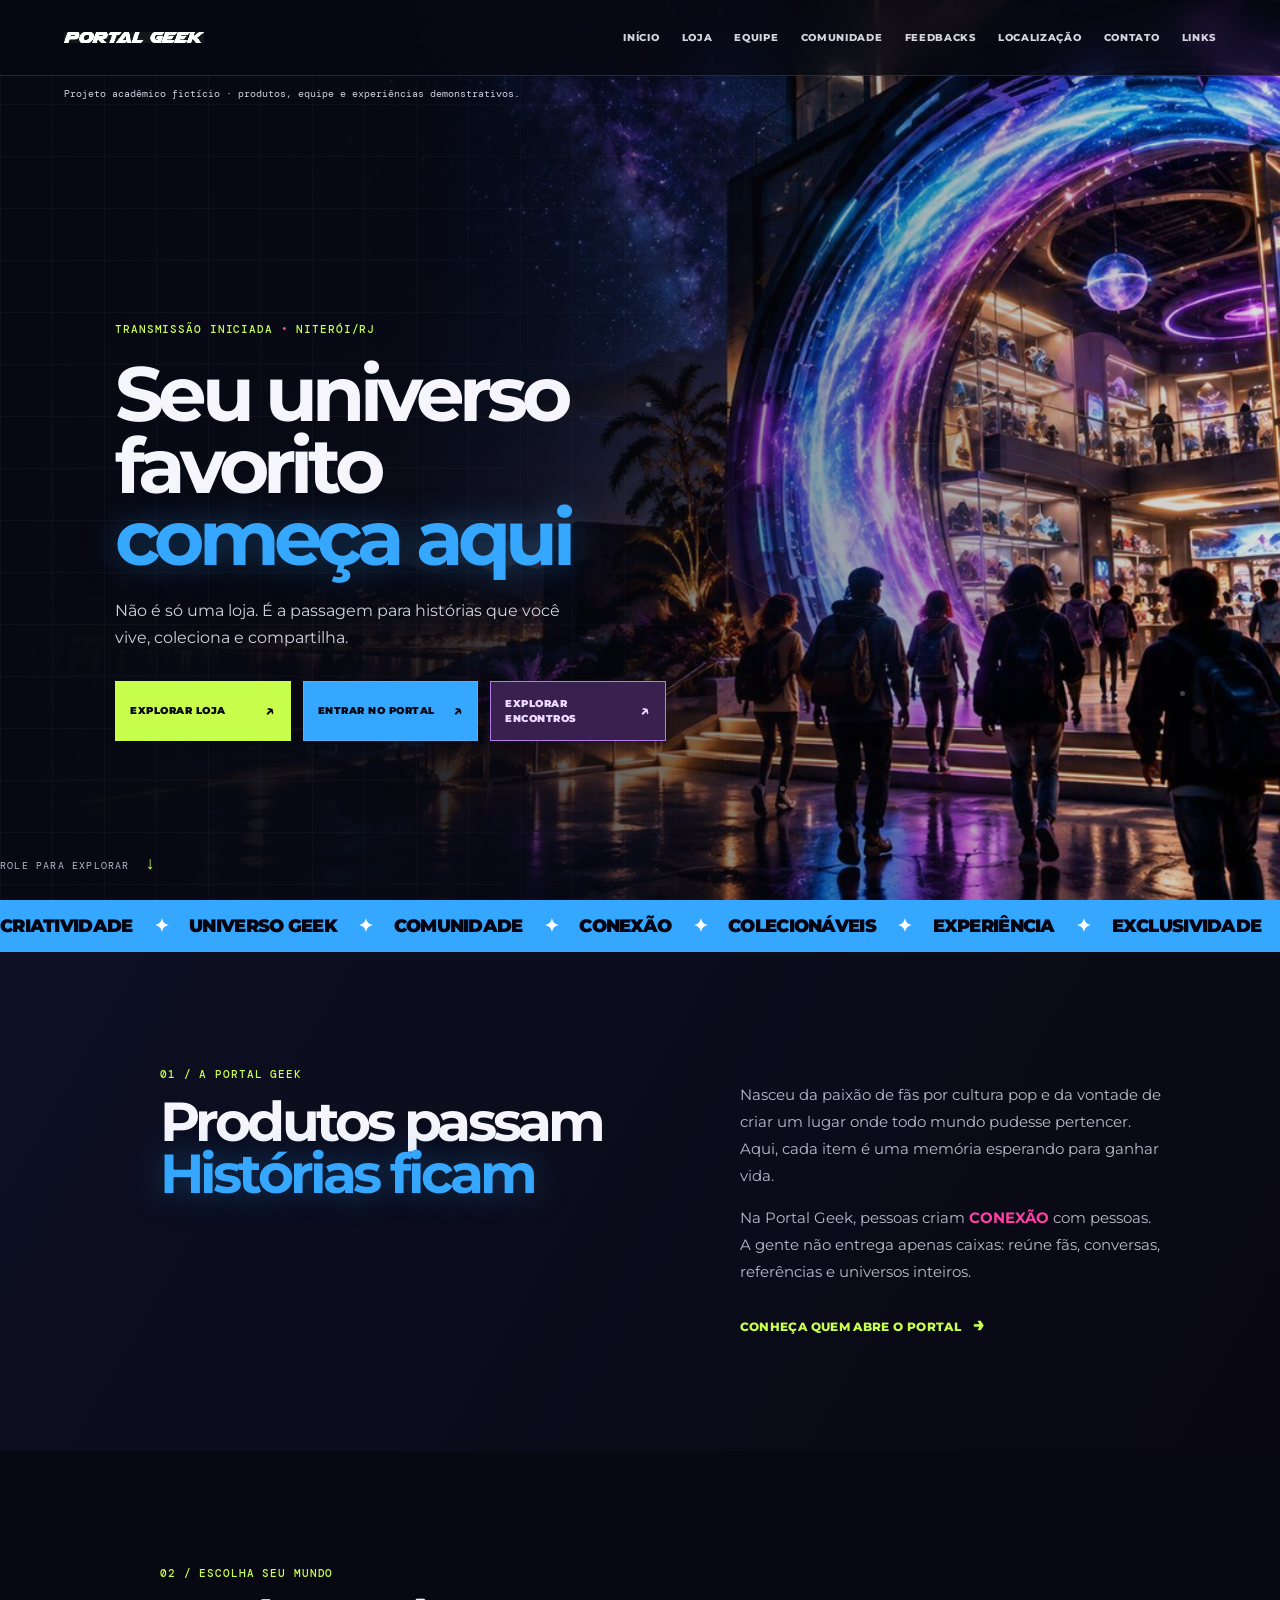
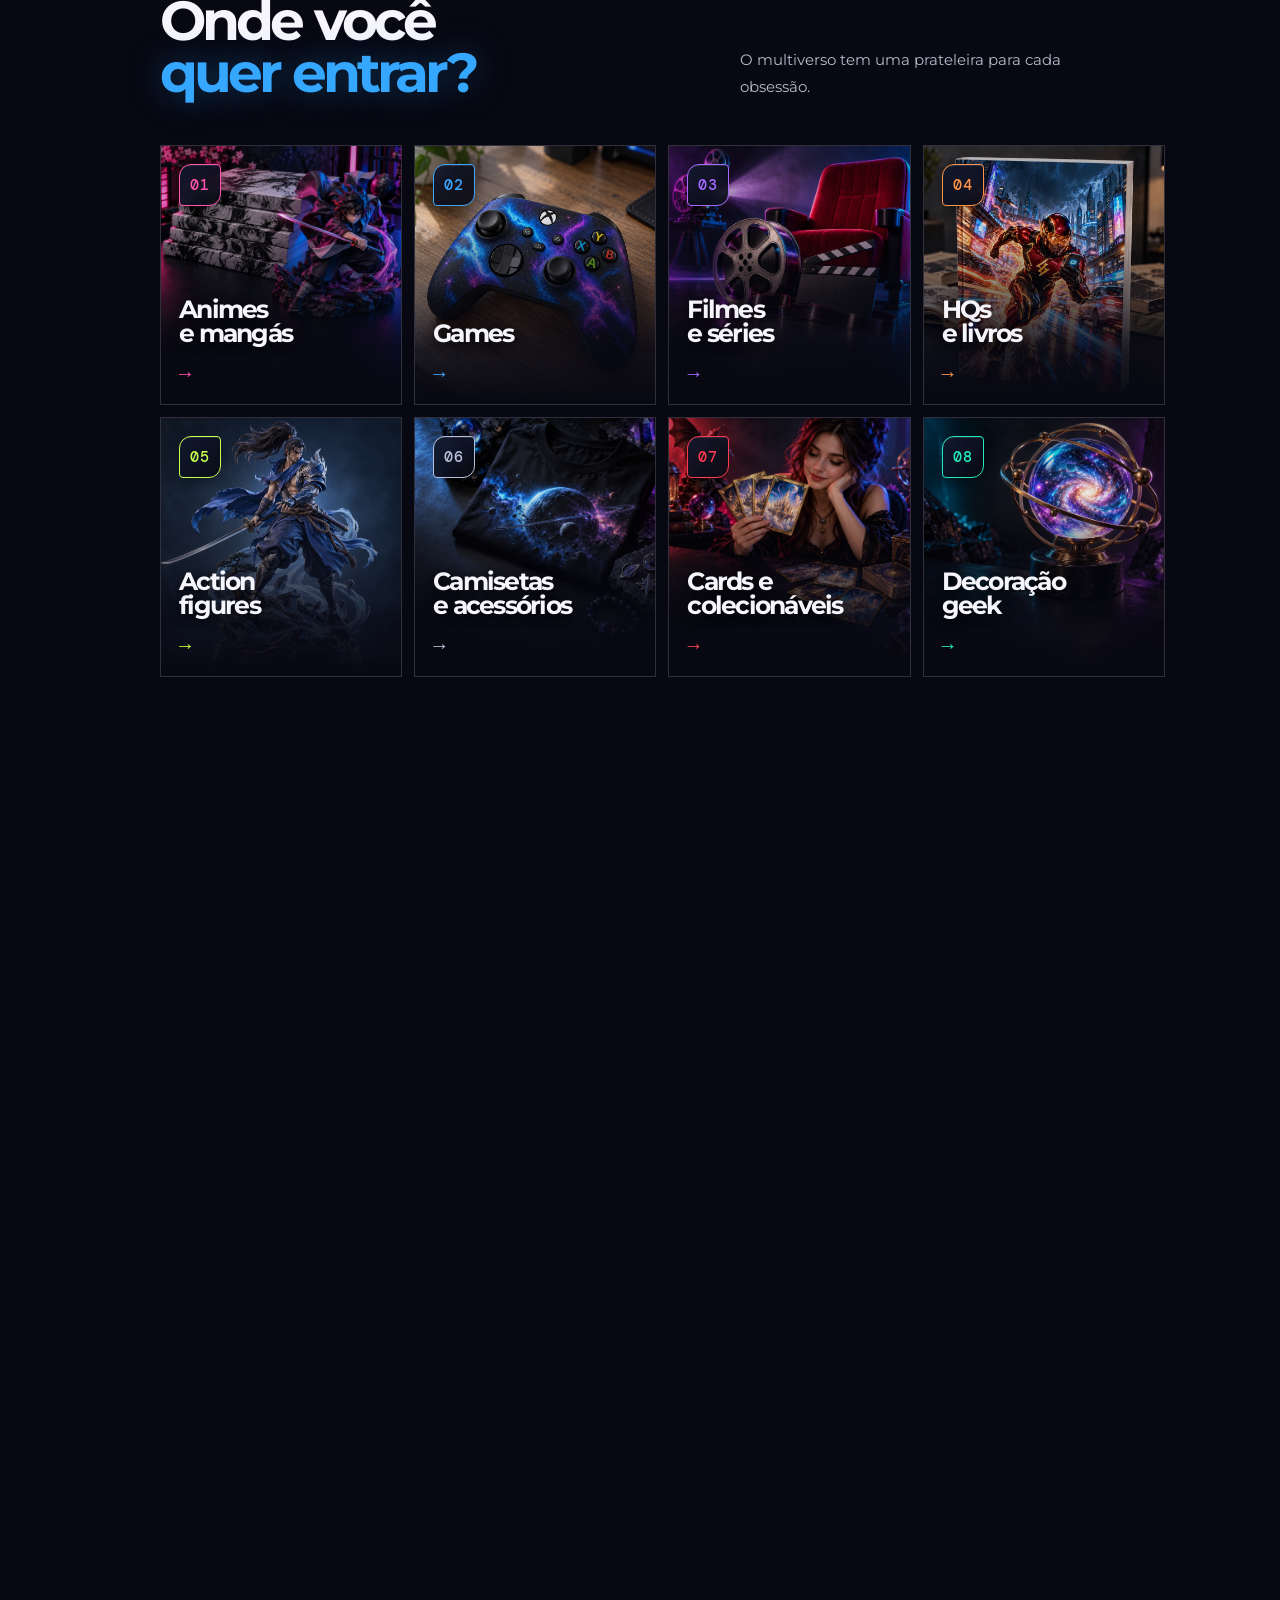
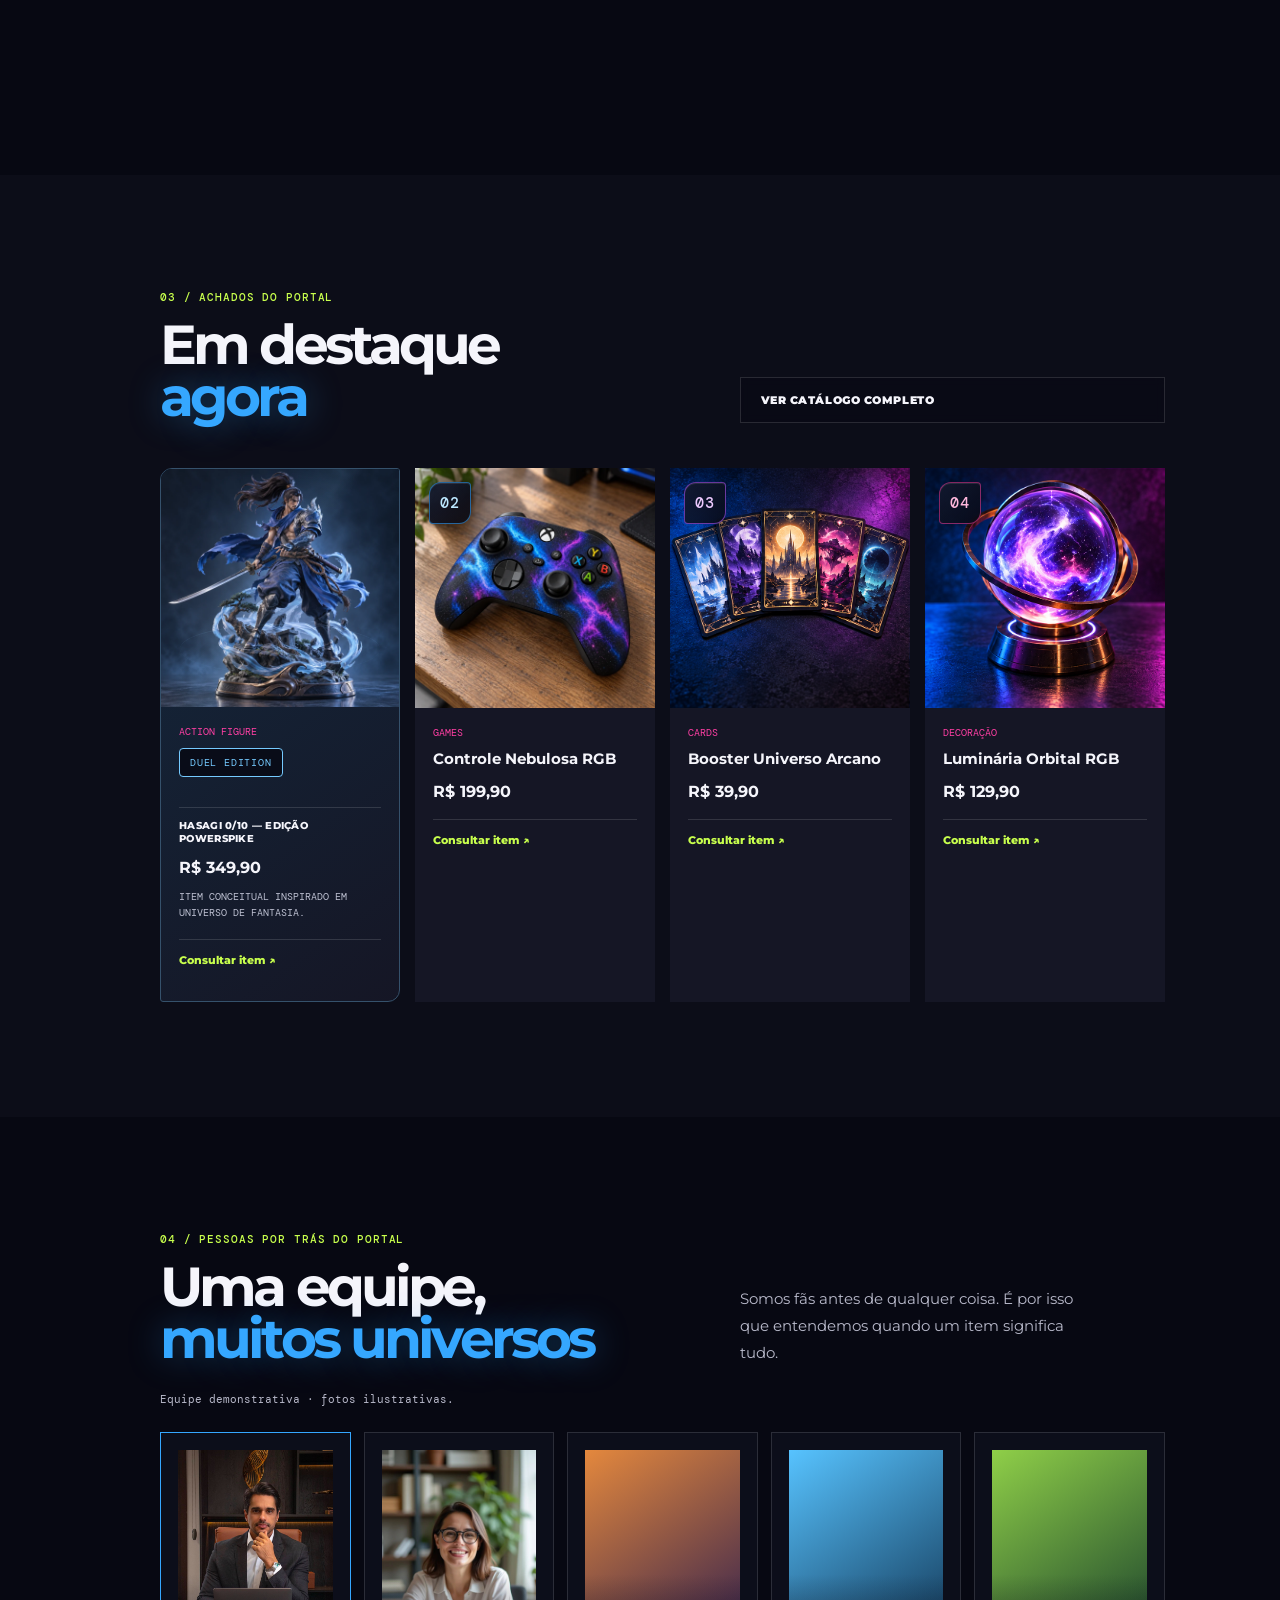
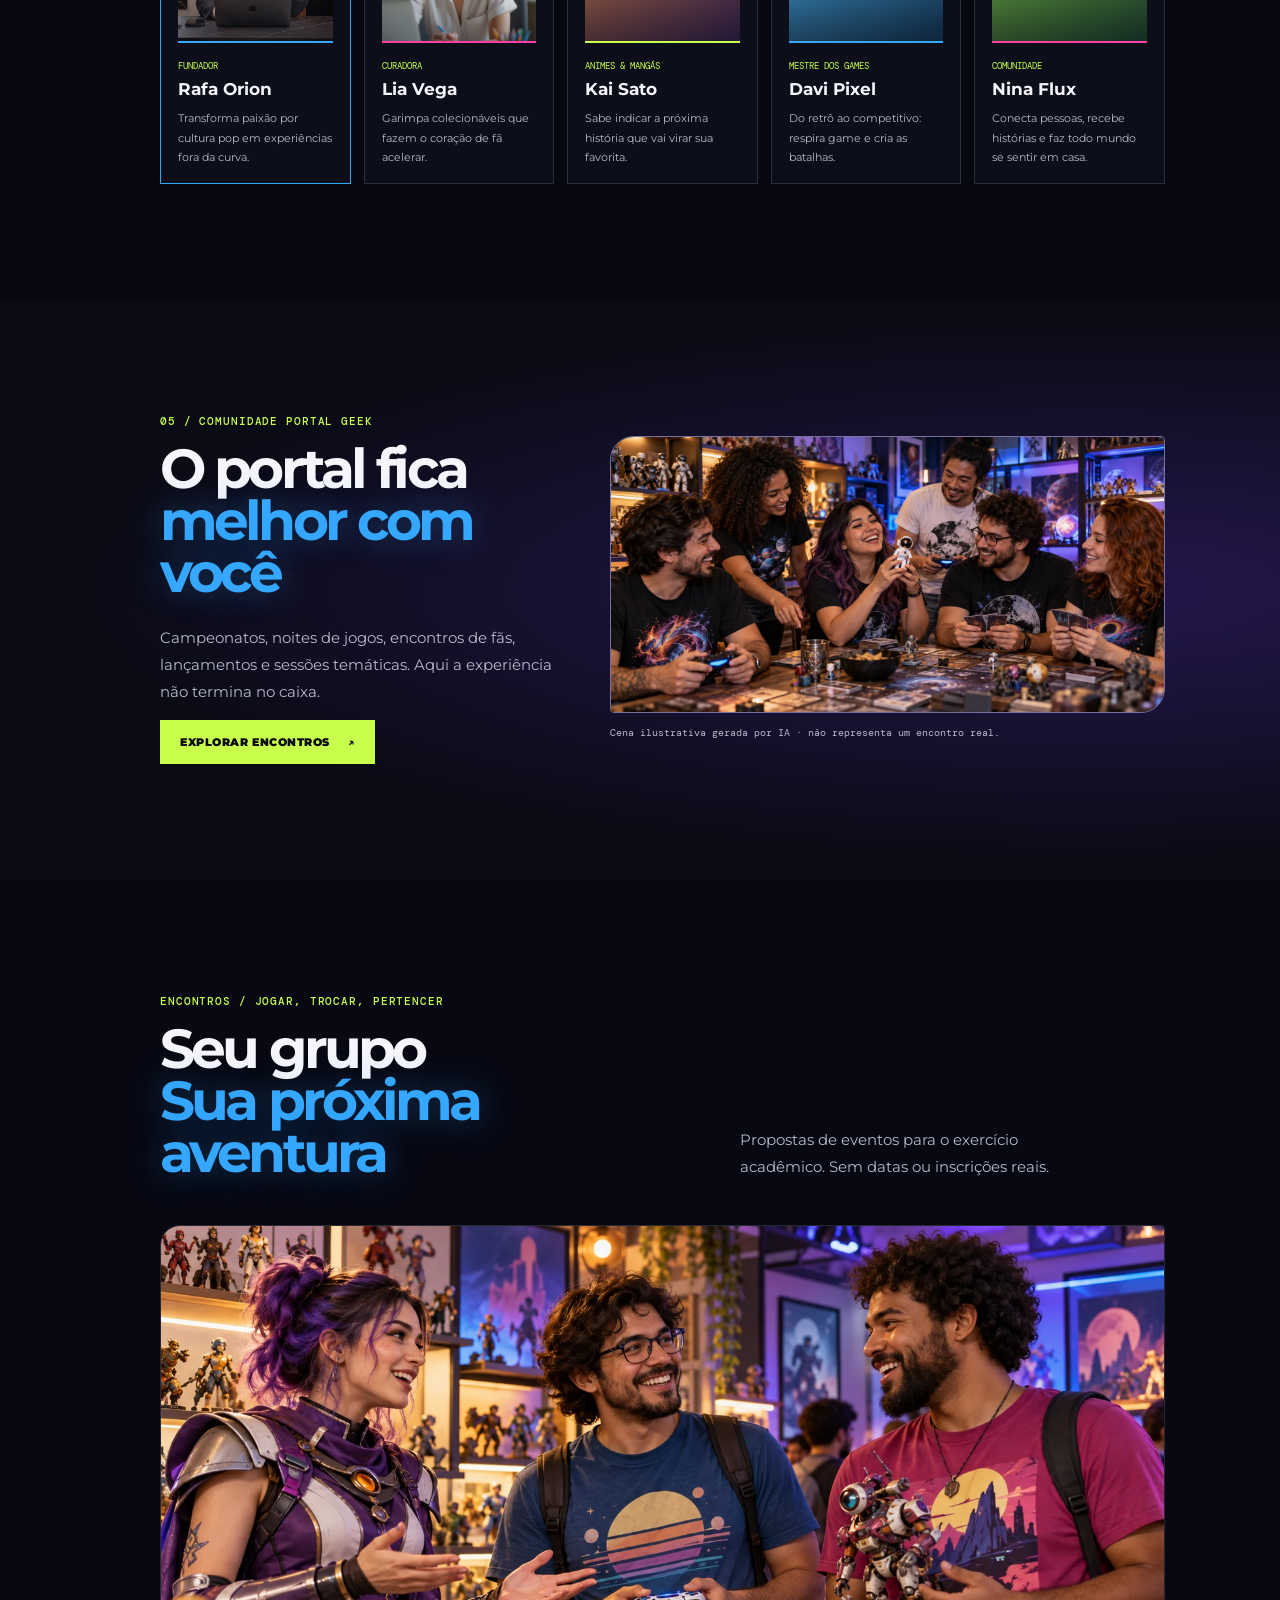
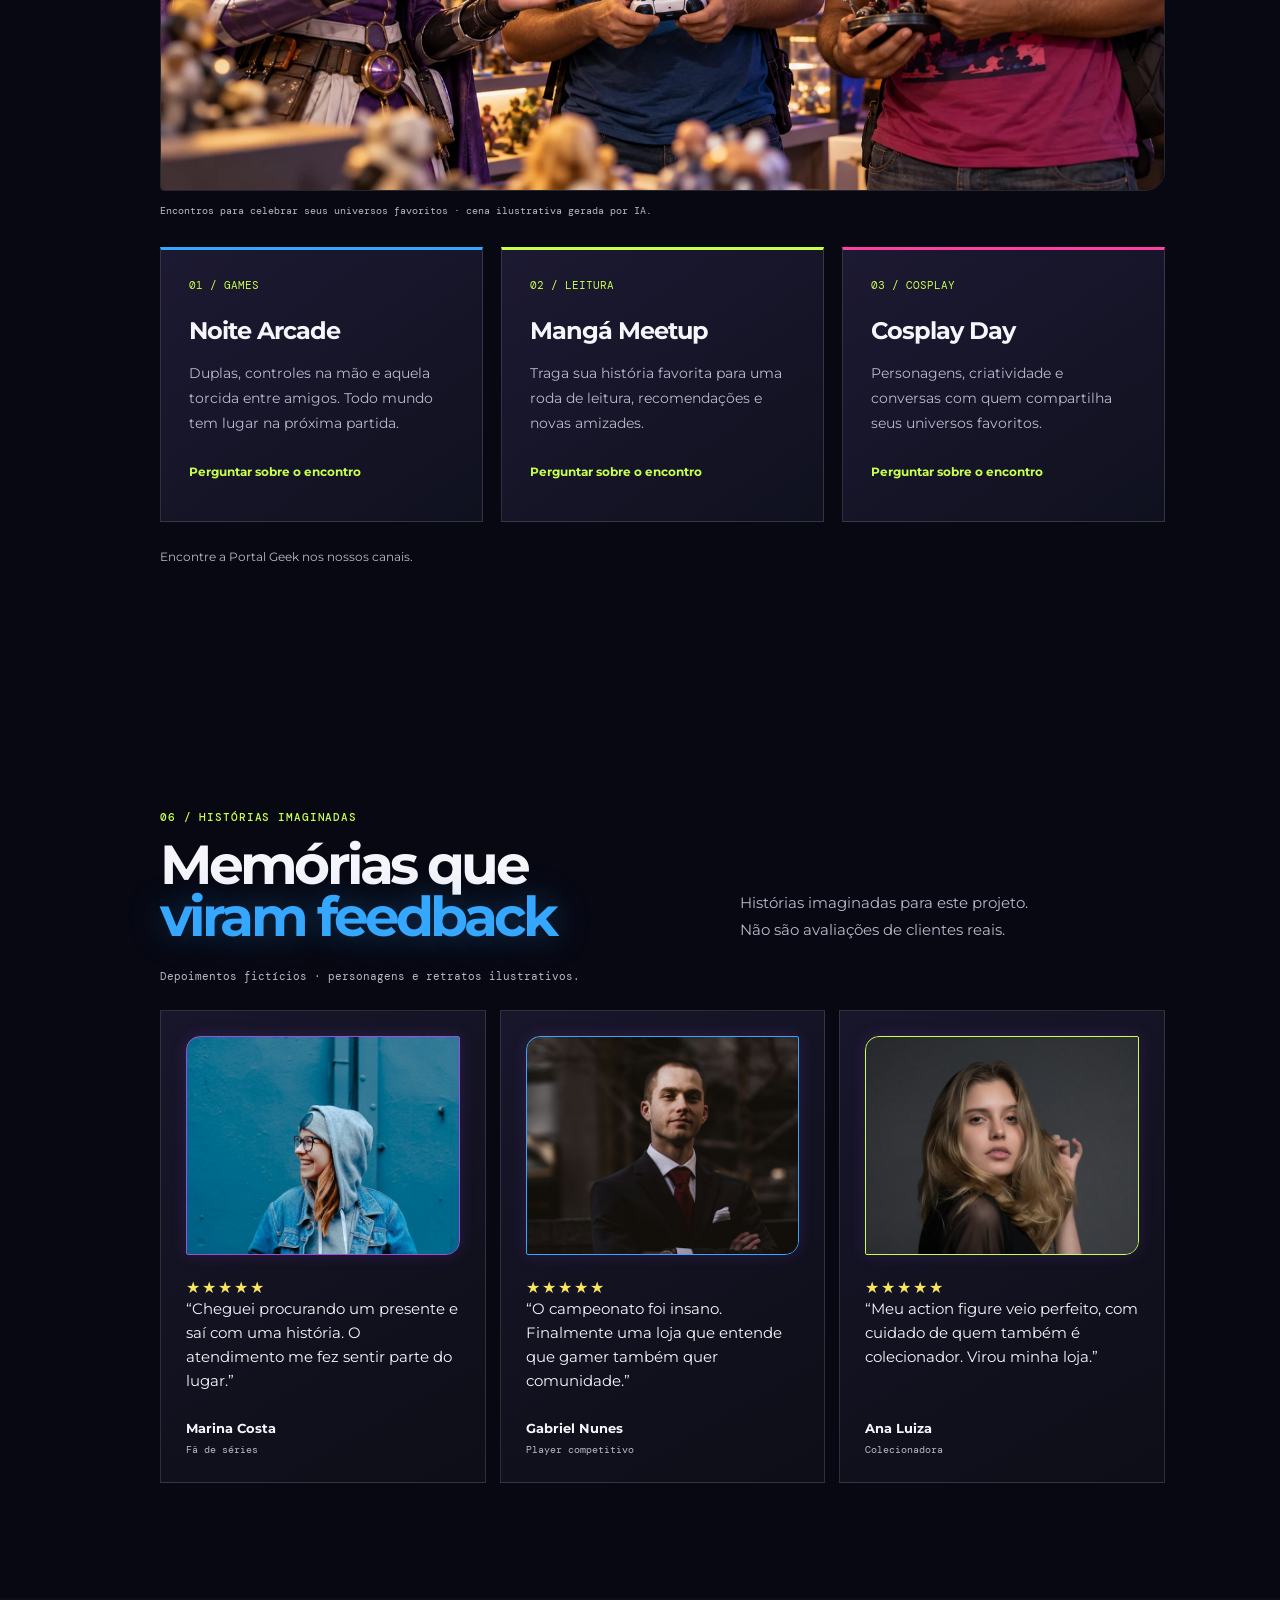
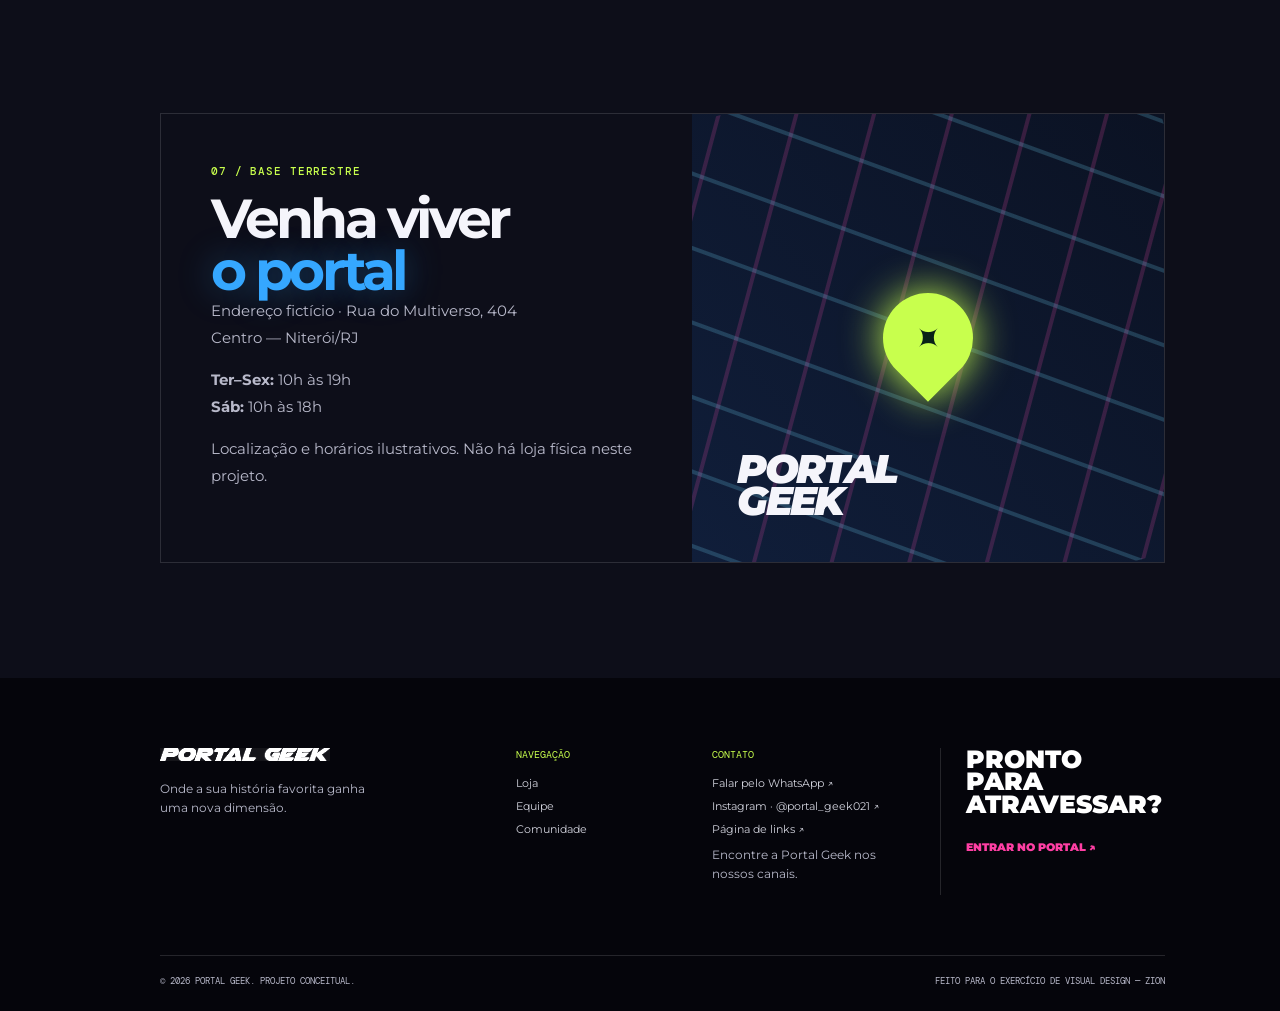
==== commit fc8e748e: "Atualiza catalogo, contatos e portal com transicao imersiva" ====
--- a/index.html
+++ b/index.html
@@ -41,7 +41,7 @@
         <p class="eyebrow">TRANSMISSÃO INICIADA <span>•</span> NITERÓI/RJ</p>
         <h1>Seu universo favorito<br><em>começa aqui</em></h1>
         <p class="hero-text">Não é só uma loja. É a passagem para histórias que você vive, coleciona e compartilha.</p>
-        <div class="hero-actions"><a class="btn btn-primary" href="#loja">Explorar loja <b aria-hidden="true">↗</b></a><a class="btn btn-ghost" href="pages/linktree.html">Entrar no Portal <b aria-hidden="true">↗</b></a><a class="btn btn-community" href="#comunidade">Explorar encontros <b aria-hidden="true">↗</b></a></div>
+        <div class="hero-actions"><a class="btn btn-primary" href="#loja">Explorar loja <b aria-hidden="true">↗</b></a><a class="btn btn-portal" href="pages/linktree.html">Entrar no Portal <b aria-hidden="true">↗</b></a><a class="btn btn-community" href="#comunidade">Explorar encontros <b aria-hidden="true">↗</b></a></div>
       </div>
       <div class="portal-visual" aria-label="Portal intergaláctico ilustrado"><div class="planet"></div><div class="ring r1"></div><div class="ring r2"></div><div class="ring r3"></div><i class="star s1"></i><i class="star s2"></i><i class="star s3"></i></div>
       <a href="#sobre" class="scroll-hint">ROLE PARA EXPLORAR <span>↓</span></a>
@@ -56,15 +56,15 @@
     </div></section>
 
     <section class="catalog section" id="catalogo" aria-labelledby="catalog-title">
-      <div class="section-heading"><div><div class="section-tag">CATÁLOGO / EXPLORE O MULTIVERSO</div><h2 id="catalog-title">Seu próximo<br><span>achado geek</span></h2></div><p>Dois achados para cada universo. Produtos, imagens e preços demonstrativos.</p></div>
       <div class="catalog-filters" id="catalog-filters" role="group" aria-label="Filtrar produtos por categoria"></div>
+      <div class="section-heading"><div><div class="section-tag">CATÁLOGO / EXPLORE O MULTIVERSO</div><h2 id="catalog-title">Seu próximo <span>achado geek</span></h2></div><p>Dois achados para cada universo. Produtos, imagens e preços demonstrativos.</p></div>
       <p id="catalog-count" class="catalog-count" role="status" aria-live="polite"></p>
       <div class="product-grid" id="catalog-grid"></div>
       <noscript><p>Ative o JavaScript para visualizar os 16 produtos do catálogo.</p></noscript>
     </section>
     <section class="products section"><div class="section-heading"><div><div class="section-tag">03 / ACHADOS DO PORTAL</div><h2>Em destaque<br><span>agora</span></h2></div><a class="btn btn-ghost" href="#catalogo" data-catalog-all>Ver catálogo completo</a></div><div class="product-grid">
-      <article class="product-card"><div class="product-art product-photo photo-figure" role="img" aria-label="Imagem ilustrativa: Guardião Neon — Edição Zero"><i>01</i></div><div class="product-info"><p>Action figure</p><h3>Guardião Neon — Edição Zero</h3><strong>R$ 249,90</strong><a class="catalog-interest" data-product-contact aria-disabled="true">Consultar item ↗</a></div></article>
-      <article class="product-card"><div class="product-art product-photo photo-game" role="img" aria-label="Imagem ilustrativa: Controle Nebulosa RGB"><i>02</i></div><div class="product-info"><p>Games</p><h3>Controle Nebulosa RGB</h3><strong>R$ 199,90</strong><a class="catalog-interest" data-product-contact aria-disabled="true">Consultar item ↗</a></div></article>
+      <article class="product-card" data-featured-figure><div class="catalog-art"><img src="assets/images/figure-yasuo.webp" alt="Action figure de Yasuo com katana metálica, traje azul ioniano e base com efeito de vento" loading="lazy" decoding="async"></div><div class="product-info"><p>Action figure</p><h3>Hasagi 0/10 — Edição Powerspike</h3><strong>R$ 349,90</strong><a class="catalog-interest" data-product-contact aria-disabled="true">Consultar item ↗</a></div></article>
+      <article class="product-card"><div class="product-art product-photo photo-game" role="img" aria-label="Imagem ilustrativa de controle com skin de galáxia azul e roxa no estilo Xbox, com analógicos assimétricos e botões coloridos, apoiado sobre uma mesa de madeira com luz natural"><i>02</i></div><div class="product-info"><p>Games</p><h3>Controle Nebulosa RGB</h3><strong>R$ 199,90</strong><a class="catalog-interest" data-product-contact aria-disabled="true">Consultar item ↗</a></div></article>
       <article class="product-card"><div class="product-art product-photo photo-cards" role="img" aria-label="Imagem ilustrativa: Booster Universo Arcano"><i>03</i></div><div class="product-info"><p>Cards</p><h3>Booster Universo Arcano</h3><strong>R$ 39,90</strong><a class="catalog-interest" data-product-contact aria-disabled="true">Consultar item ↗</a></div></article>
       <article class="product-card"><div class="product-art product-photo photo-lamp" role="img" aria-label="Imagem ilustrativa: Luminária Orbital RGB"><i>04</i></div><div class="product-info"><p>Decoração</p><h3>Luminária Orbital RGB</h3><strong>R$ 129,90</strong><a class="catalog-interest" data-product-contact aria-disabled="true">Consultar item ↗</a></div></article>
     </div></section>
@@ -80,7 +80,7 @@
 
     <section class="location section" id="localizacao"><div class="location-card"><div><div class="section-tag">07 / BASE TERRESTRE</div><h2>Venha viver<br><span>o portal</span></h2><p>Endereço fictício · Rua do Multiverso, 404<br>Centro — Niterói/RJ</p><p><b>Ter–Sex:</b> 10h às 19h<br><b>Sáb:</b> 10h às 18h</p><p>Localização e horários ilustrativos. Não há loja física neste projeto.</p></div><div class="map-art"><div class="map-lines"></div><div class="pin">✦</div><span>PORTAL<br>GEEK</span></div></div></section>
   </main>
-  <footer id="contato"><div class="footer-main"><div><img src="assets/images/portal-geek-logo.jpeg" alt="Portal Geek" /><p>Onde a sua história favorita ganha uma nova dimensão.</p></div><div><h4>NAVEGAÇÃO</h4><a href="#loja">Loja</a><a href="#equipe">Equipe</a><a href="#comunidade">Comunidade</a></div><div><h4>CONTATO</h4><a data-channel="whatsapp" data-active-label="Falar pelo WhatsApp ↗" aria-disabled="true">WhatsApp · em configuração</a><a data-channel="instagram" data-active-label="Instagram · @moretti_rj ↗" aria-disabled="true">Instagram · em configuração</a><a href="pages/linktree.html">Página de links ↗</a><p data-contact-status>Canais aguardam contatos autorizados.</p></div><div class="footer-cta"><p>PRONTO PARA<br>ATRAVESSAR?</p><a href="pages/linktree.html">ENTRAR NO PORTAL ↗</a></div></div><div class="footer-bottom"><span>© 2026 PORTAL GEEK. PROJETO CONCEITUAL.</span><span>FEITO PARA O EXERCÍCIO DE VISUAL DESIGN — ZION</span></div></footer>
+  <footer id="contato"><div class="footer-main"><div><img src="assets/images/portal-geek-logo.jpeg" alt="Portal Geek" /><p>Onde a sua história favorita ganha uma nova dimensão.</p></div><div><h4>NAVEGAÇÃO</h4><a href="#loja">Loja</a><a href="#equipe">Equipe</a><a href="#comunidade">Comunidade</a></div><div><h4>CONTATO</h4><a data-channel="whatsapp" data-active-label="Falar pelo WhatsApp ↗" aria-disabled="true">WhatsApp · em configuração</a><a data-channel="instagram" data-active-label="Instagram · @portal_geek021 ↗" aria-disabled="true">Instagram · em configuração</a><a href="pages/linktree.html">Página de links ↗</a><p data-contact-status>Canais aguardam contatos autorizados.</p></div><div class="footer-cta"><p>PRONTO PARA<br>ATRAVESSAR?</p><a href="pages/linktree.html">ENTRAR NO PORTAL ↗</a></div></div><div class="footer-bottom"><span>© 2026 PORTAL GEEK. PROJETO CONCEITUAL.</span><span>FEITO PARA O EXERCÍCIO DE VISUAL DESIGN — ZION</span></div></footer>
   <script src="js/contacts.js"></script>
   <script src="js/script.js"></script>
   <script src="js/catalog.js"></script>
--- a/css/style.css
+++ b/css/style.css
@@ -136,8 +136,8 @@
 .linktree-page{min-height:100vh;background:radial-gradient(circle at 50% 35%,#242061,transparent 35%),#080814}
 .linktree{position:relative;z-index:1;width:min(100% - 32px,490px);margin:auto;padding:35px 0 30px;text-align:center}
 .back{display:block;text-align:left;font:10px var(--mono);color:var(--muted);margin-bottom:45px}
-.linktree>img{width:190px;filter:invert(1) brightness(2);mix-blend-mode:screen;position:relative}
-.linktree>p{font:10px var(--mono);letter-spacing:.12em;color:var(--lime);position:relative;margin:18px 0}
+.linktree-copy>img{width:190px;filter:invert(1) brightness(2);mix-blend-mode:screen;position:relative}
+.linktree-copy>p{font:10px var(--mono);letter-spacing:.12em;color:var(--lime);position:relative;margin:18px 0}
 .linktree h1{font-size:55px;position:relative}
 .linktree h1 span{color:var(--pink)}
 .linktree-orb{position:absolute;width:270px;height:270px;border-radius:50%;left:50%;top:80px;transform:translateX(-50%);background:radial-gradient(circle,rgba(101,230,255,.4),rgba(123,59,255,.15) 35%,transparent 68%);filter:blur(8px);z-index:-1}
@@ -208,7 +208,7 @@
 .product-photo{height:auto;aspect-ratio:1;background:#121020 url('../assets/images/catalogo-neon.png') no-repeat;background-size:200% 200%}
 .product-photo:before{content:none}
 .photo-figure{background-position:left top}
-.photo-game{background-position:right top}
+.photo-game{background-image:url('../assets/images/controller-xbox-realista.webp');background-size:contain;background-position:center}
 .photo-cards{background-position:left bottom}
 .photo-lamp{background-position:right bottom}
 .community{position:relative;overflow:hidden;background:linear-gradient(90deg,#0b0b16 15%,rgba(11,11,22,.88) 55%,rgba(11,11,22,.7)),url('../assets/images/hero-portal-geek.jpg') right center/cover}
@@ -223,10 +223,11 @@
 .category-card>span{align-self:flex-start;width:42px;height:42px;display:grid;place-items:center;padding:0;border:1px solid var(--accent);border-radius:12px 4px 12px 4px;background:linear-gradient(135deg,rgba(18,25,46,.94),rgba(7,8,18,.85));color:var(--accent);font:500 15px var(--mono);letter-spacing:.04em;box-shadow:0 4px 14px rgba(0,0,0,.3),inset 0 1px 0 rgba(255,255,255,.1);backdrop-filter:blur(8px)}
 .category-card>b{color:var(--accent);font-size:20px}
 .category-card.anime{--category-image:url('../assets/images/category-anime.png')}
-.category-card.games{--category-image:url('../assets/images/category-games.png')}
+.category-card.games{--category-image:url('../assets/images/controller-xbox-realista.webp')}
 .category-card.cinema{--category-image:url('../assets/images/category-cinema.png')}
-.category-card.hqs{--category-image:url('../assets/images/category-hqs.png')}
-.category-card.figures{--category-image:url('../assets/images/category-figures.png')}
+.category-card.hqs{--category-image:url('../assets/images/hq-velocista-mesa-natural.webp')}
+.category-card.figures{--category-image:url('../assets/images/figure-yasuo.webp')}
+.category-card.hqs:before,.category-card.figures:before{background-position:center top}
 .category-card.apparel{--category-image:url('../assets/images/category-apparel.png')}
 .category-card.cards{--category-image:url('../assets/images/category-cards.png')}
 .category-card.decor{--category-image:url('../assets/images/category-decor.png')}
@@ -263,6 +264,13 @@
 
 /* Catalogo demonstrativo com filtros por categoria. */
 #catalogo{scroll-margin-top:90px}
+#catalog-count{scroll-margin-top:96px}
+.catalog.section{padding-top:24px}
+.catalog .section-heading{gap:24px;margin-bottom:14px;align-items:center}
+.catalog .section-heading h2{font-size:clamp(26px,2.5vw,38px);line-height:1.1;margin-top:8px}
+.catalog .section-heading>p{font-size:12px;line-height:1.5}
+.catalog .catalog-filters{margin-bottom:18px}
+@media(max-width:600px){.catalog .catalog-filters{flex-wrap:nowrap;overflow-x:auto;padding-bottom:6px}.catalog-filters button{flex-shrink:0}.catalog .section-heading{gap:10px}.catalog .section-heading>p{margin:0}}
 .category-card:focus-visible{outline:3px solid var(--lime);outline-offset:4px}
 .catalog{background:#0c0d18}
 .catalog-filters{display:flex;flex-wrap:wrap;gap:8px;margin-bottom:20px}
@@ -278,6 +286,7 @@
 .catalog-crop-cards{background-position:left bottom}
 .catalog-crop-lamp{background-position:right bottom}
 .catalog-product{display:flex;flex-direction:column}
+.catalog-product .catalog-art{aspect-ratio:auto;height:clamp(140px,27dvh,230px);flex-shrink:0}
 .catalog-product .product-info{display:flex;flex:1;flex-direction:column}
 .catalog-description{font-size:12px;line-height:1.6;color:var(--muted);margin-bottom:18px}
 .catalog-product strong{margin-top:auto}
@@ -387,3 +396,80 @@
 @media(prefers-reduced-motion:reduce){
   .catalog-art:hover img,.catalog-crop:hover::after,.product-photo:hover::after{transform:none}
 }
+.btn-portal{background:var(--blue);color:var(--bg);border:1px solid var(--blue)}
+.btn-portal:hover{background:#72c1ff;box-shadow:0 0 24px #35a7ff55;transform:translateY(-3px)}
+/* Preserve faces and complete figures at every viewport width. */
+.avatar img,.review-avatar img{object-position:center top}
+.catalog-art img{object-fit:contain}
+.event-feature img{max-height:none;object-fit:contain}
+.premium-card{--edition-glow:#75caff;border:1px solid #35516b;border-radius:12px 3px 12px 3px;overflow:hidden;background:linear-gradient(145deg,#14283d,#151625)}
+.premium-yone{--edition-glow:#ef536c;border-color:#683343;background:linear-gradient(145deg,#24121f,#101a2b)}
+.premium-card .catalog-art{background:radial-gradient(ellipse at bottom,#234b70,#091426 75%)}
+.premium-yone .catalog-art{background:radial-gradient(ellipse at bottom,#49192b,#080d18 75%)}
+.premium-image-button{display:block;width:100%;height:100%;padding:0;border:0;background:transparent;cursor:pointer;position:relative}
+.premium-card .catalog-art img{object-fit:contain;transform:none!important}
+.premium-image-button::after{content:'';position:absolute;inset:0;pointer-events:none;opacity:.22;background:linear-gradient(120deg,transparent 35%,#94d8ff55 49%,transparent 54%);transition:opacity .4s,transform .6s}
+.premium-yone .premium-image-button::after{background:radial-gradient(ellipse at 50% 95%,#a8204255,transparent 50%),radial-gradient(circle at 50% 26%,#54c4ff33,transparent 18%)}
+.premium-image-button::before{content:'';position:absolute;z-index:1;left:8%;right:8%;bottom:14%;height:20%;border-top:1px solid #93d6ff70;border-bottom:1px solid #93d6ff35;border-radius:50%;pointer-events:none;opacity:.2;transition:transform .6s,opacity .6s}
+.premium-yone .premium-image-button::before{border:0;background:radial-gradient(ellipse,#c12b4950,transparent 70%);filter:blur(8px);bottom:0;height:30%}
+.premium-card:hover .premium-image-button::before,.premium-card:focus-within .premium-image-button::before{opacity:.65;transform:translateX(6px)}
+.premium-badge{display:inline-block;margin:0 0 12px;font:10px var(--mono);letter-spacing:.08em;padding:7px 10px;border:1px solid var(--edition-glow);color:var(--edition-glow);background:#070812cc;border-radius:4px}
+.premium-title-button{font:inherit;color:inherit;letter-spacing:inherit;text-align:left;padding:0;border:0;background:none;cursor:pointer}
+.premium-title-button:hover{color:var(--edition-glow)}
+.premium-card .concept-note{font:10px/1.6 var(--mono);color:#bec1d2;margin:12px 0}
+.premium-card:hover,.premium-card:focus-within{box-shadow:0 16px 30px #0006,0 0 20px #35a7ff18}
+.premium-yone:hover,.premium-yone:focus-within{box-shadow:0 16px 30px #0006,0 0 20px #e43b531a}
+.premium-card:hover .premium-image-button::after,.premium-card:focus-within .premium-image-button::after{opacity:.65;transform:translateY(-4px)}
+.premium-image-button:focus-visible,.premium-title-button:focus-visible,.dialog-close:focus-visible{outline:3px solid var(--blue);outline-offset:-3px}
+.product-dialog-open{overflow:hidden}
+.product-dialog{position:fixed;width:min(900px,calc(100% - 28px));max-height:calc(100dvh - 32px);padding:24px;border:1px solid #52799b;border-radius:16px;background:#10111f;color:var(--text);overflow:auto;box-shadow:0 24px 100px #0009}
+.product-dialog[open]{display:grid;grid-template-columns:1fr 1fr;gap:24px}
+.product-dialog::backdrop{background:#030610dd;backdrop-filter:blur(6px)}
+.dialog-close{grid-column:1/-1;justify-self:end;position:sticky;top:0;z-index:1;background:#20344d;color:#fff;border:1px solid #75caff;border-radius:6px;padding:12px 18px;font:700 13px var(--font);cursor:pointer}
+.product-dialog>img{width:100%;max-height:65dvh;object-fit:contain;border-radius:8px;align-self:start}
+.dialog-details{min-width:0}
+.dialog-details h2{font-size:clamp(22px,3vw,32px);line-height:1.2;letter-spacing:-.03em}
+.dialog-details p,.dialog-details li{font-size:13px;line-height:1.8;color:#c8cad7}
+.dialog-details ul{padding-left:20px}
+.dialog-details .concept-note{font:11px/1.7 var(--mono)}
+@media(min-width:901px){.avatar{height:auto;aspect-ratio:4/5}.review-avatar{height:auto;aspect-ratio:5/4}}
+@media(max-width:600px){.product-dialog[open]{grid-template-columns:1fr;gap:16px;padding:16px}.product-dialog>img{max-height:42dvh}.premium-badge{font-size:9px}}
+@media(prefers-reduced-motion:reduce){.premium-image-button::after,.premium-image-button::before{transform:none!important}}
+.linktree-page{background:radial-gradient(ellipse at 78% 45%,#17143d,transparent 55%),#080814}
+.linktree{width:min(100% - 64px,1280px);min-height:100dvh;display:grid;grid-template-columns:minmax(0,480px) minmax(0,1fr);gap:clamp(36px,6vw,100px);align-items:center;text-align:left;padding:36px 0}
+.linktree-copy{min-width:0}
+.linktree .back{margin-bottom:28px}
+.linktree .link-intro{margin:18px 0;max-width:440px}
+.linktree h1{font-size:clamp(48px,5vw,72px);margin:22px 0}
+.linktree h1 span{color:var(--blue)}
+.linktree .link-buttons{margin:24px 0}
+.links-portal{position:sticky;top:calc(50dvh - 280px);align-self:center;width:100%;aspect-ratio:1;max-width:650px;pointer-events:none;isolation:isolate}
+.links-portal-halo{position:absolute;inset:-10%;background:radial-gradient(circle,#35a7ff20,#9d4edd20 35%,transparent 66%);filter:blur(18px)}
+.links-portal-core{position:absolute;inset:16%;border-radius:50%;background:radial-gradient(ellipse at 45% 48%,#020310 24%,#131442 54%,#254a99 66%,#81dcff 69%,#35a7ff 71%,#582e9d 74%,transparent 77%);box-shadow:inset 0 0 60px #35a7ff44,0 0 70px #9d4edd55;animation:links-portal-breathe 6s ease-in-out infinite}
+.links-portal-ring{position:absolute;inset:12%;border-radius:50%;border:3px solid transparent;border-top-color:#a1e5ff;border-right-color:#35a7ff;border-bottom-color:#9d4edd;box-shadow:0 0 22px #35a7ff88,inset 0 0 24px #9d4edd66;animation:links-portal-turn 18s linear infinite}
+.links-portal-ring-secondary{inset:8%;border-width:1px;border-top-color:#9d4edd;border-right-color:transparent;border-left-color:#ff3fa4;animation-direction:reverse;animation-duration:27s;transform:rotate(-20deg)}
+.links-portal-stars{position:absolute;inset:0;background:radial-gradient(circle at 15% 25%,#a1e5ff 0 2px,transparent 3px),radial-gradient(circle at 80% 18%,#c199ff 0 2px,transparent 3px),radial-gradient(circle at 89% 62%,#35a7ff 0 2px,transparent 3px),radial-gradient(circle at 23% 83%,#ff3fa4 0 2px,transparent 3px);filter:drop-shadow(0 0 5px #35a7ff)}
+@keyframes links-portal-turn{to{transform:rotate(360deg)}}
+@keyframes links-portal-breathe{50%{transform:scale(1.035);filter:brightness(1.2)}}
+.links-portal-core{background:radial-gradient(ellipse at 48% 48%,#dcf9ff 0%,#69cfff 2%,#35489d 5%,#100e32 14%,#08091d 42%,#202263 58%,#578ee0 66%,#b8f2ff 69%,#35a7ff 71%,#582e9d 74%,transparent 77%)}
+.links-portal-tunnel{position:absolute;inset:18%;border-radius:50%;overflow:hidden;background:repeating-conic-gradient(from 20deg at 48% 48%,transparent 0deg 14deg,#6ebcff15 16deg,transparent 18deg 32deg);box-shadow:inset 0 0 40px #35a7ff77}
+.links-portal-tunnel i{position:absolute;inset:8%;border-radius:50%;border:2px solid #82d4ff88;box-shadow:0 0 12px #35a7ff77,inset 0 0 12px #9d4edd55;animation:portal-depth 7s linear infinite;opacity:0}
+.links-portal-tunnel i:nth-child(2){animation-delay:-1.4s}
+.links-portal-tunnel i:nth-child(3){animation-delay:-2.8s}
+.links-portal-tunnel i:nth-child(4){animation-delay:-4.2s}
+.links-portal-tunnel i:nth-child(5){animation-delay:-5.6s}
+.links-portal-vortex{position:absolute;inset:13%;border-radius:50%;background:repeating-conic-gradient(from 0deg,transparent 0deg 25deg,#8adfff88 28deg,#b699ff33 31deg,transparent 35deg 45deg);mask-image:radial-gradient(circle,transparent 58%,#000 66%,transparent 73%);filter:drop-shadow(0 0 8px #35a7ff);animation:links-portal-turn 12s linear infinite}
+.links-portal-stars{background:radial-gradient(circle at 15% 25%,#a1e5ff 0 2px,transparent 3px),radial-gradient(circle at 80% 18%,#c199ff 0 2px,transparent 3px),radial-gradient(circle at 89% 62%,#35a7ff 0 2px,transparent 3px),radial-gradient(circle at 23% 83%,#ff3fa4 0 2px,transparent 3px),radial-gradient(circle at 35% 35%,#c8ecff 0 1px,transparent 2px),radial-gradient(circle at 61% 57%,#c8ecff 0 1px,transparent 2px),radial-gradient(circle at 42% 65%,#b79cff 0 2px,transparent 3px),radial-gradient(circle at 70% 37%,#8adfff 0 1px,transparent 2px)}
+@keyframes portal-depth{0%{transform:scale(.08);opacity:0}20%{opacity:.8}85%{opacity:.65}100%{transform:scale(1.25);opacity:0}}
+.links-portal-core{inset:17%;background:radial-gradient(ellipse at 48% 48%,#e5fcff 0%,#72e3ff 3%,#7344cb 9%,#1d124e 22%,#070a1c 48%,#251354 59%,#5869da 65%,#b8f2ff 69%,#35a7ff 71%,#9d4edd 74%,transparent 77%);box-shadow:inset 0 0 70px #8d56ff77,0 0 90px #35a7ff55}
+.links-portal-vortex{inset:9%;background:conic-gradient(from 0deg,transparent,#35a7ff 12%,#c5f7ff 17%,transparent 23%,#9d4edd 35%,#ff3fa4 42%,transparent 48%,#35a7ff 60%,#c5f7ff 66%,transparent 73%,#9d4edd 85%,#cc90ff 91%,transparent);mask-image:radial-gradient(ellipse,transparent 52%,#000 61% 65%,transparent 73%);filter:drop-shadow(0 0 15px #35a7ff);border-radius:46% 54% 49% 51%;animation:links-portal-turn 8s linear infinite;opacity:.95}
+.links-portal-flare{position:absolute;inset:5%;border-radius:51% 49% 55% 45%;background:repeating-conic-gradient(from 18deg,transparent 0deg 20deg,#98e9ff 22deg,transparent 25deg 35deg,#b28aff 39deg,transparent 42deg 60deg);mask-image:radial-gradient(ellipse,transparent 57%,#000 65%,transparent 73%);filter:blur(1px) drop-shadow(0 0 10px #9d4edd);animation:links-portal-turn 13s linear infinite reverse}
+.links-portal-tunnel{background:conic-gradient(from 35deg at 48% 48%,#35a7ff11,transparent,#9d4edd66,transparent,#35a7ff55,transparent,#ff3fa433,transparent,#35a7ff11);transform:rotate(-15deg);box-shadow:inset 0 0 65px #9d4edd99}
+.links-portal-tunnel i{border-color:#87cfff55;border-radius:42% 58% 47% 53%;box-shadow:0 0 18px #35a7ff88,inset 0 0 20px #9d4edd99}
+.links-portal-ring{border-width:2px;border-style:dashed;opacity:.55;box-shadow:0 0 18px #35a7ff66}
+.links-portal-ring-secondary{border-style:solid;opacity:.4}
+.links-portal-floor{position:absolute;left:15%;right:15%;bottom:-1%;height:8%;border-radius:50%;background:radial-gradient(ellipse,#75dcff88,#9d4edd44 35%,transparent 70%);filter:blur(12px);transform:rotate(-5deg)}
+.links-portal-stars{animation:links-stars-pulse 3s ease-in-out infinite alternate}
+@keyframes links-stars-pulse{from{opacity:.45;transform:scale(.95)}to{opacity:1;transform:scale(1.04)}}
+@media(prefers-reduced-motion:reduce){.links-portal-tunnel i{animation:none;opacity:.6}.links-portal-tunnel i:nth-child(1){transform:scale(.2)}.links-portal-tunnel i:nth-child(2){transform:scale(.36)}.links-portal-tunnel i:nth-child(3){transform:scale(.52)}.links-portal-tunnel i:nth-child(4){transform:scale(.7)}.links-portal-tunnel i:nth-child(5){transform:scale(.9)}}
+@media(max-width:800px){.linktree{width:min(100% - 40px,520px);grid-template-columns:1fr;gap:20px;padding:28px 0}.links-portal{position:relative;top:auto;width:min(80%,320px);justify-self:center;grid-row:2}.linktree h1{font-size:52px}}
